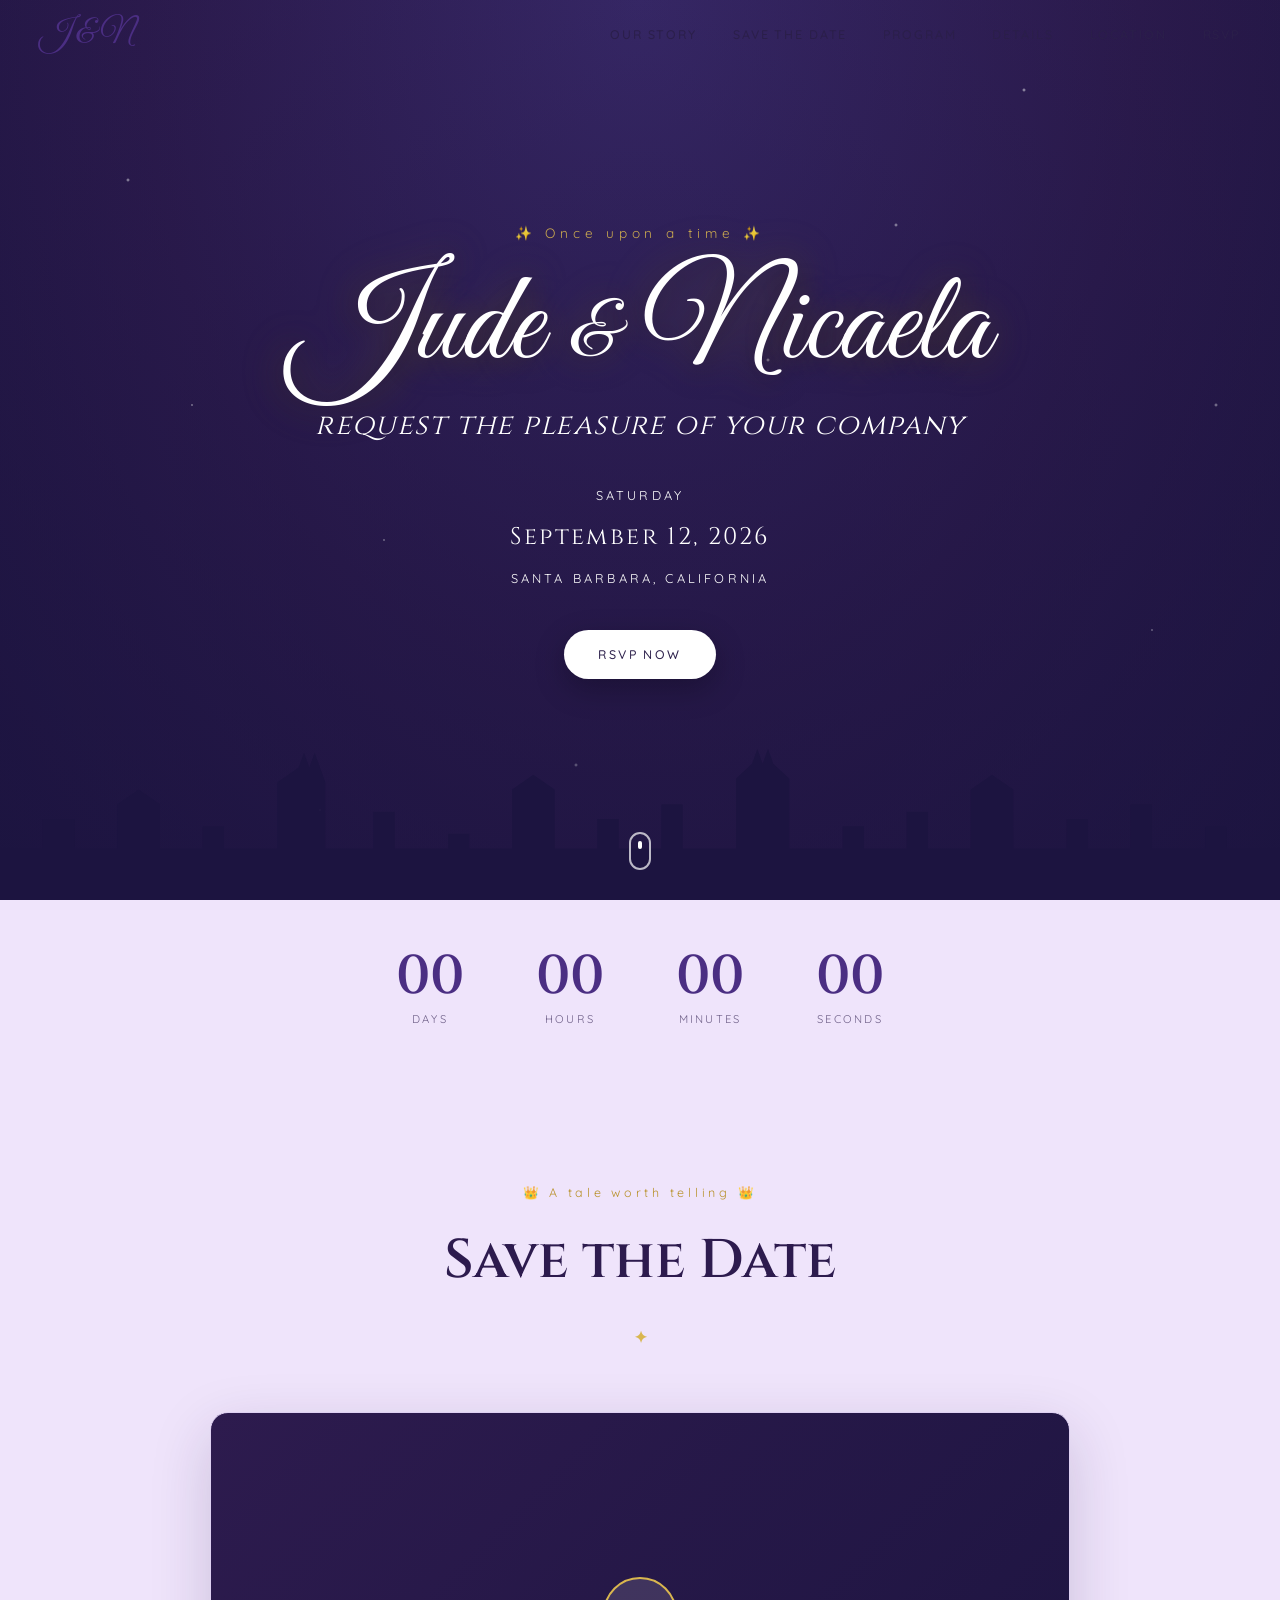
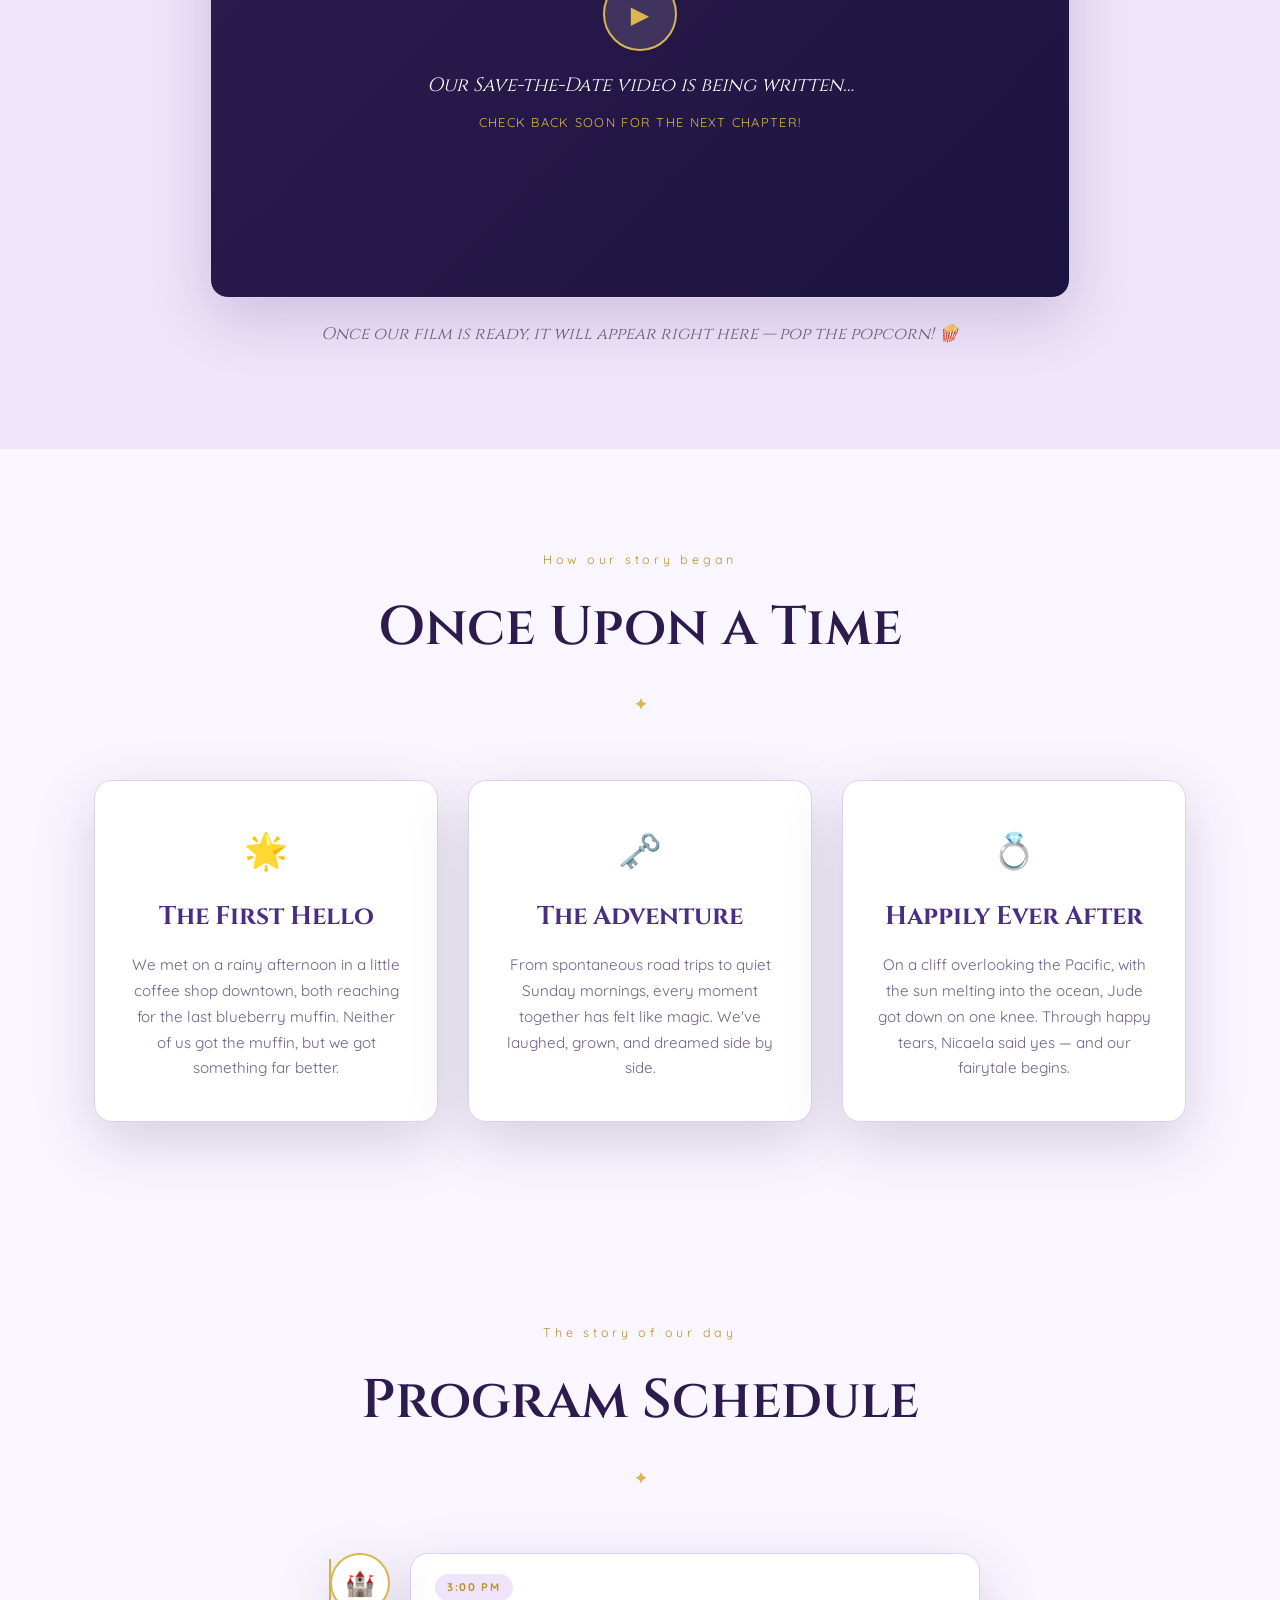
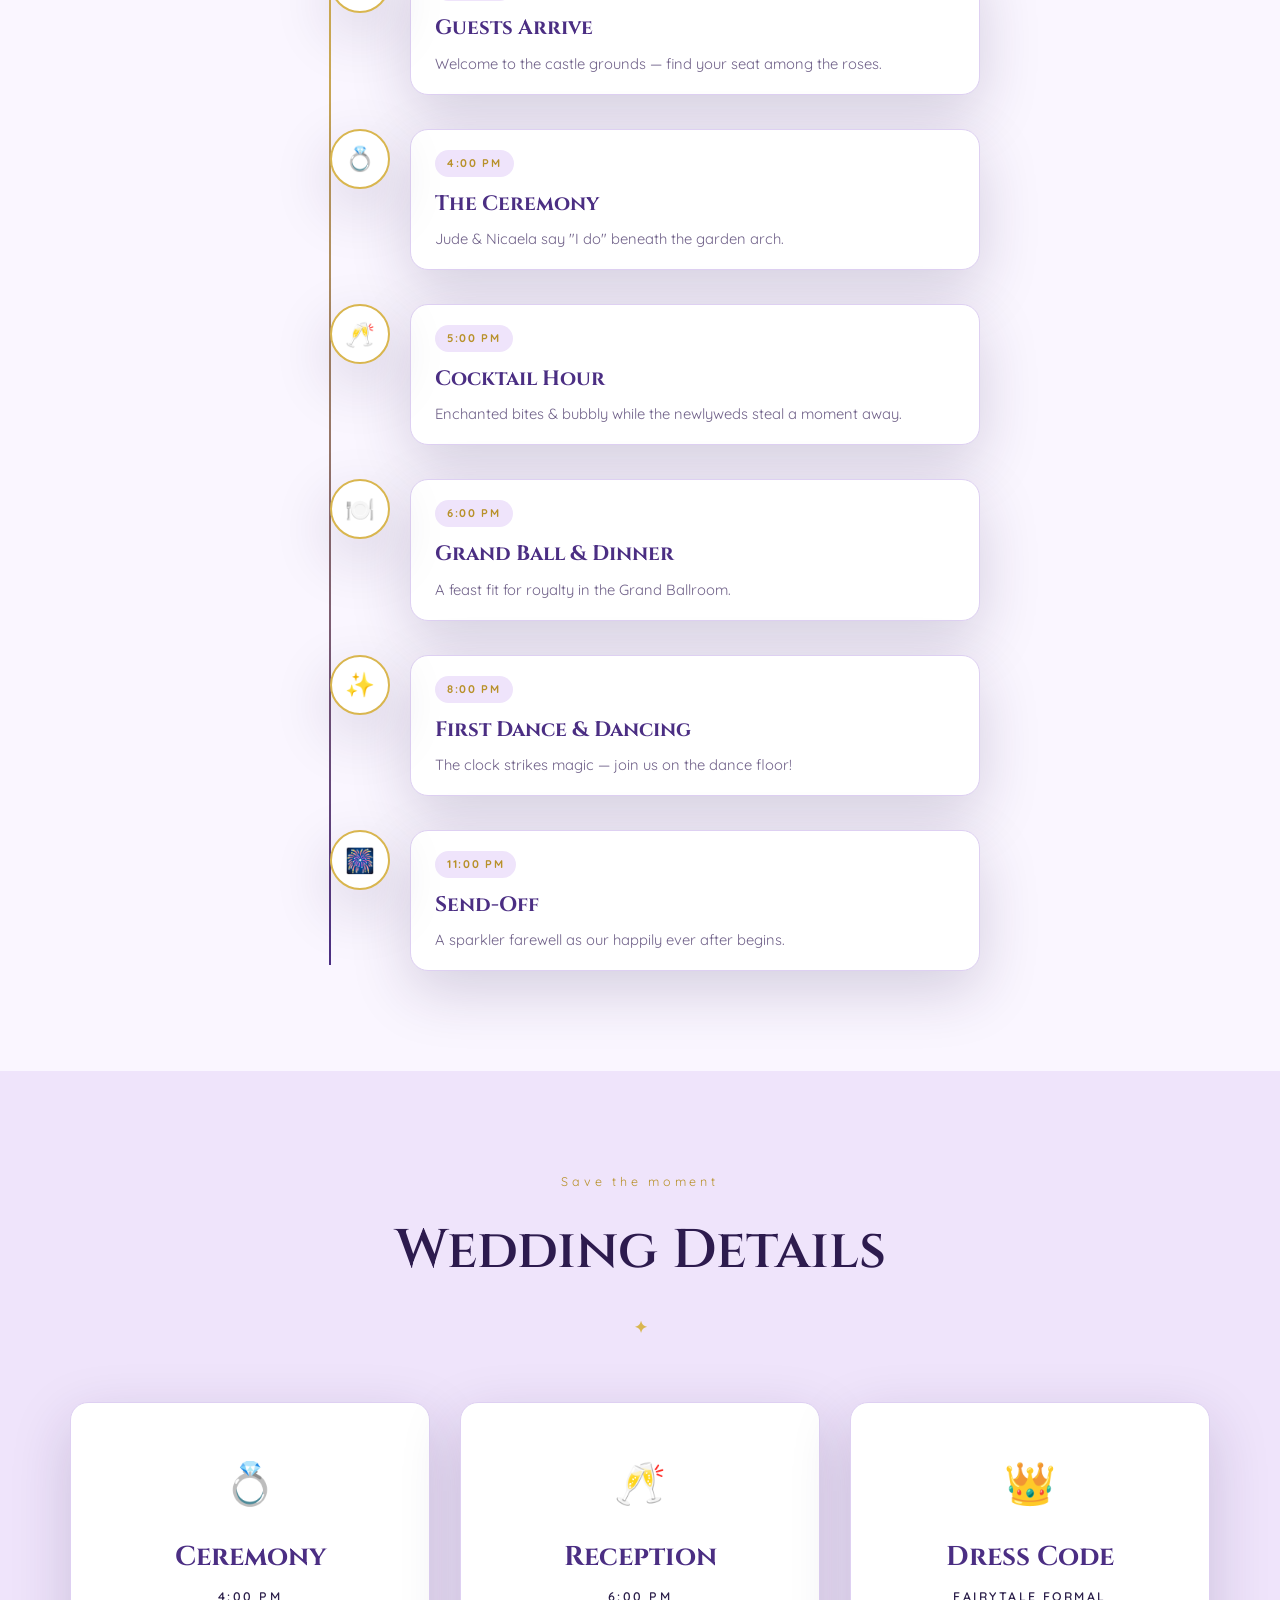
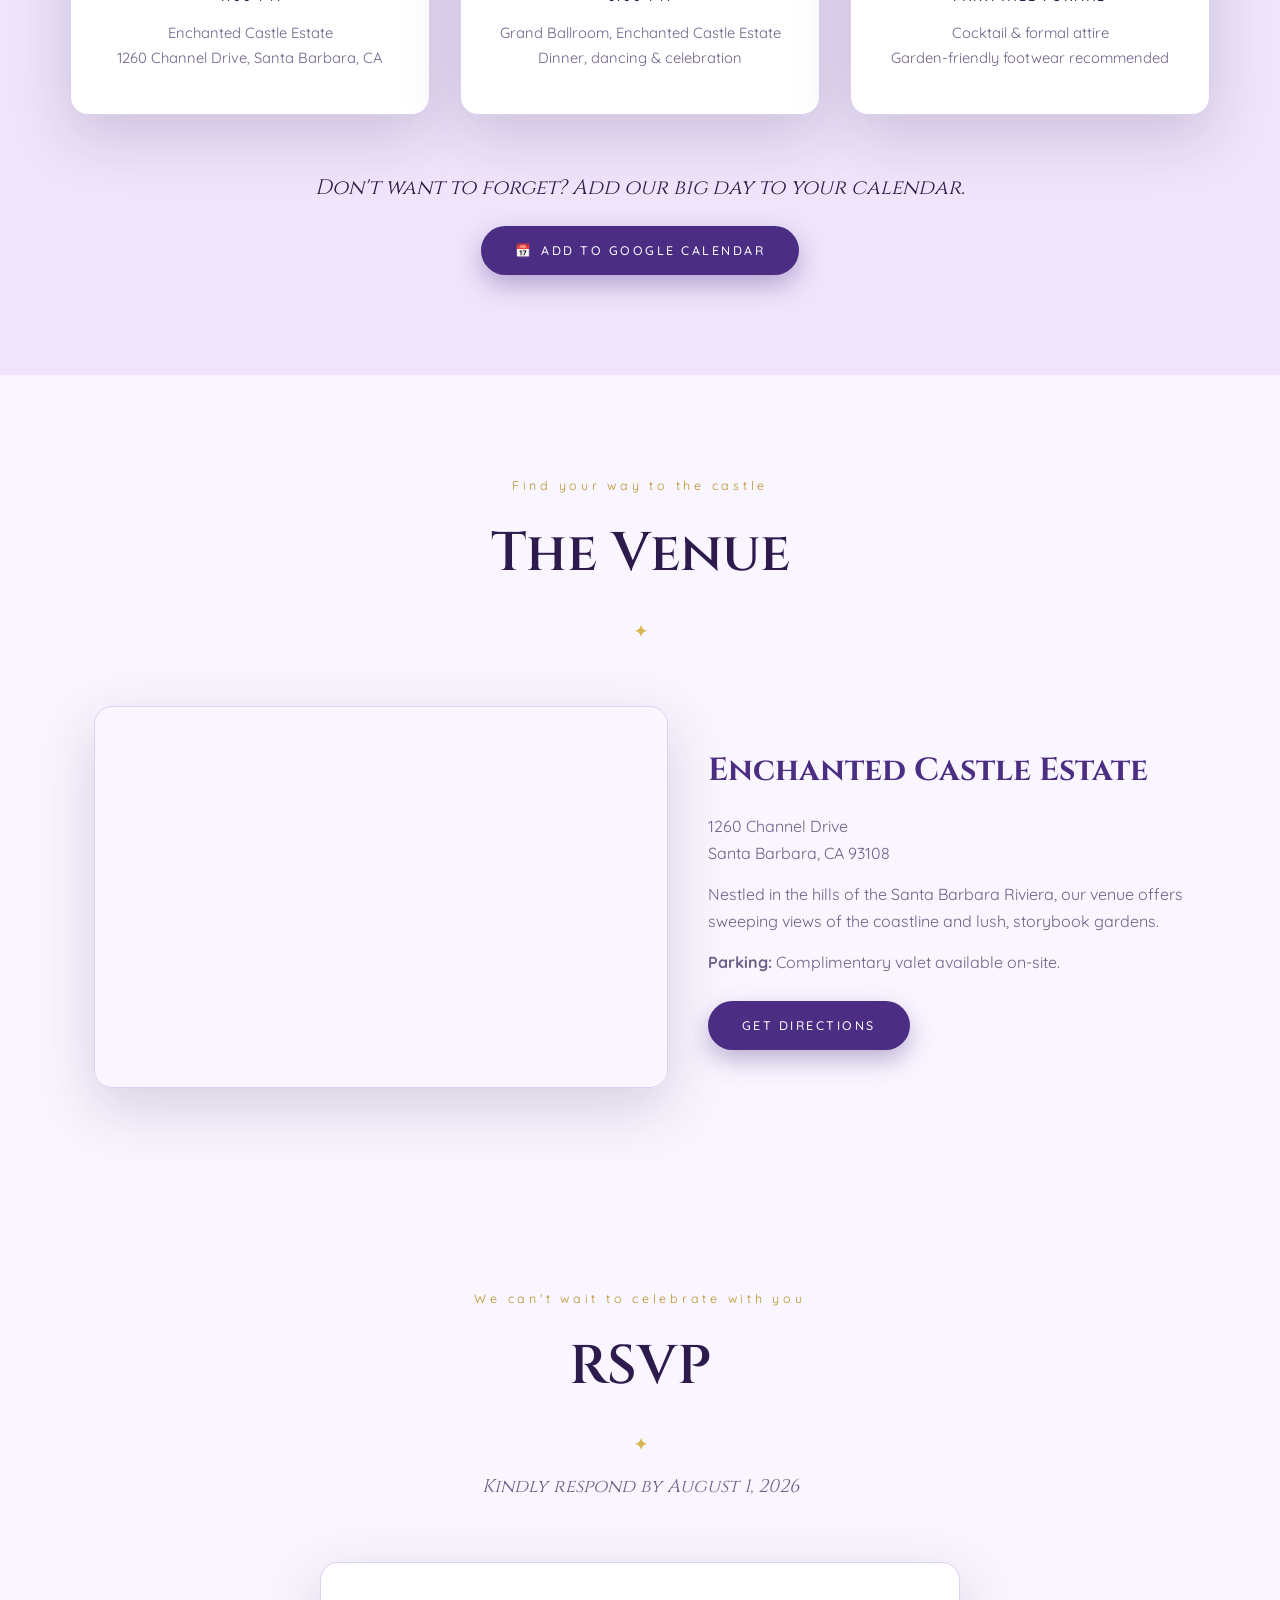
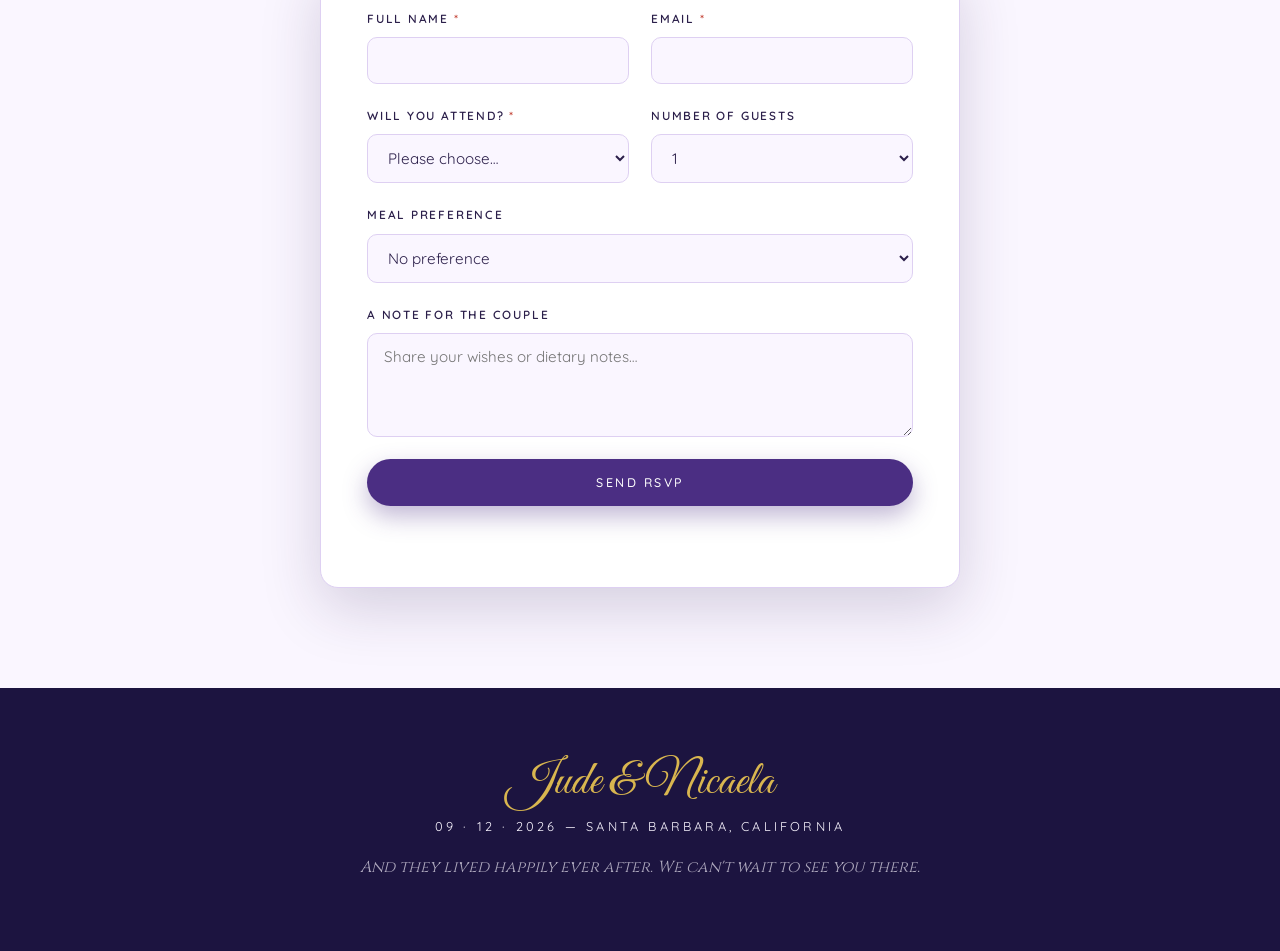
==== index.html @ 2d13038d "Add Jude & Nicaela fairytale wedding invitation site" ====
<!DOCTYPE html>
<html lang="en">
<head>
    <meta charset="UTF-8" />
    <meta name="viewport" content="width=device-width, initial-scale=1.0" />
    <meta name="description" content="Join us for the fairytale wedding of Jude & Nicaela." />
    <title>Jude &amp; Nicaela — A Fairytale Wedding</title>

    <!-- Google Fonts -->
    <link rel="preconnect" href="https://fonts.googleapis.com" />
    <link rel="preconnect" href="https://fonts.gstatic.com" crossorigin />
    <link
        href="https://fonts.googleapis.com/css2?family=Cinzel+Decorative:wght@400;700;900&family=Cinzel:wght@400;500;600&family=Great+Vibes&family=Quicksand:wght@300;400;500;600;700&display=swap"
        rel="stylesheet"
    />

    <link rel="stylesheet" href="css/style.css" />
</head>
<body>
    <!-- Navigation -->
    <nav class="nav" id="nav">
        <a href="#top" class="nav__brand">J &amp; N</a>
        <button class="nav__toggle" id="navToggle" aria-label="Toggle menu">
            <span></span><span></span><span></span>
        </button>
        <ul class="nav__links" id="navLinks">
            <li><a href="#story">Our Story</a></li>
            <li><a href="#savethedate">Save the Date</a></li>
            <li><a href="#program">Program</a></li>
            <li><a href="#details">Details</a></li>
            <li><a href="#location">Location</a></li>
            <li><a href="#rsvp">RSVP</a></li>
        </ul>
    </nav>

    <!-- Hero -->
    <header class="hero" id="top">
        <div class="hero__stars" aria-hidden="true"></div>
        <div class="hero__overlay"></div>
        <div class="hero__content">
            <p class="hero__eyebrow">✨ Once upon a time ✨</p>
            <h1 class="hero__names">Jude <span>&amp;</span> Nicaela</h1>
            <p class="hero__tagline">request the pleasure of your company</p>
            <div class="hero__date">
                <span>Saturday</span>
                <span class="hero__date-main">September 12, 2026</span>
                <span>Santa Barbara, California</span>
            </div>
            <a href="#rsvp" class="btn btn--light">RSVP Now</a>
        </div>
        <svg class="hero__castle" viewBox="0 0 1200 220" preserveAspectRatio="none" aria-hidden="true">
            <path
                fill="#1c1440"
                d="M0,220 L0,150 L40,150 L40,110 L70,110 L70,150 L110,150 L110,90 L130,70 L150,90 L150,150 L190,150
                   L190,120 L210,120 L210,150 L260,150 L260,60 L280,40 L285,20 L290,40 L295,20 L300,40 L305,60
                   L305,150 L350,150 L350,100 L370,100 L370,150 L420,150 L420,130 L440,130 L440,150 L480,150
                   L480,70 L500,50 L520,70 L520,150 L560,150 L560,110 L580,110 L580,150 L620,150 L620,90 L640,90
                   L640,150 L690,150 L690,55 L705,35 L710,15 L715,35 L720,15 L725,35 L740,55 L740,150 L790,150
                   L790,120 L810,120 L810,150 L850,150 L850,100 L870,100 L870,150 L910,150 L910,70 L930,50
                   L950,70 L950,150 L1000,150 L1000,110 L1020,110 L1020,150 L1060,150 L1060,90 L1080,90 L1080,150
                   L1130,150 L1130,120 L1150,120 L1150,150 L1200,150 L1200,220 Z"
            ></path>
        </svg>
        <div class="hero__scroll" aria-hidden="true">
            <span></span>
        </div>
    </header>

    <!-- Countdown -->
    <section class="countdown" aria-label="Countdown to the wedding">
        <div class="countdown__item"><span id="cd-days">00</span><small>Days</small></div>
        <div class="countdown__item"><span id="cd-hours">00</span><small>Hours</small></div>
        <div class="countdown__item"><span id="cd-mins">00</span><small>Minutes</small></div>
        <div class="countdown__item"><span id="cd-secs">00</span><small>Seconds</small></div>
    </section>

    <!-- Save the Date Video -->
    <section class="section savethedate" id="savethedate">
        <div class="section__head reveal">
            <p class="section__eyebrow">👑 A tale worth telling 👑</p>
            <h2 class="section__title">Save the Date</h2>
        </div>
        <div class="savethedate__wrap reveal">
            <div class="savethedate__frame" id="videoFrame">
                <!-- Placeholder shown until js/config.js#saveTheDateVideoUrl is set -->
                <div class="savethedate__placeholder" id="videoPlaceholder">
                    <div class="savethedate__play">▶</div>
                    <p>Our Save-the-Date video is being written…</p>
                    <span>Check back soon for the next chapter!</span>
                </div>
            </div>
            <p class="savethedate__caption">
                Once our film is ready, it will appear right here — pop the popcorn! 🍿
            </p>
        </div>
    </section>

    <!-- Story -->
    <section class="section story" id="story">
        <div class="section__head reveal">
            <p class="section__eyebrow">How our story began</p>
            <h2 class="section__title">Once Upon a Time</h2>
        </div>
        <div class="story__grid">
            <div class="story__card reveal">
                <div class="story__icon">🌟</div>
                <h3>The First Hello</h3>
                <p>
                    We met on a rainy afternoon in a little coffee shop downtown, both
                    reaching for the last blueberry muffin. Neither of us got the muffin,
                    but we got something far better.
                </p>
            </div>
            <div class="story__card reveal">
                <div class="story__icon">🗝️</div>
                <h3>The Adventure</h3>
                <p>
                    From spontaneous road trips to quiet Sunday mornings, every moment
                    together has felt like magic. We've laughed, grown, and dreamed side
                    by side.
                </p>
            </div>
            <div class="story__card reveal">
                <div class="story__icon">💍</div>
                <h3>Happily Ever After</h3>
                <p>
                    On a cliff overlooking the Pacific, with the sun melting into the
                    ocean, Jude got down on one knee. Through happy tears, Nicaela said
                    yes — and our fairytale begins.
                </p>
            </div>
        </div>
    </section>

    <!-- Program Schedule -->
    <section class="section program" id="program">
        <div class="section__head reveal">
            <p class="section__eyebrow">The story of our day</p>
            <h2 class="section__title">Program Schedule</h2>
        </div>
        <div class="program__timeline">
            <div class="program__item reveal">
                <div class="program__dot" aria-hidden="true">🏰</div>
                <div class="program__body">
                    <span class="program__time">3:00 PM</span>
                    <h3>Guests Arrive</h3>
                    <p>Welcome to the castle grounds — find your seat among the roses.</p>
                </div>
            </div>
            <div class="program__item reveal">
                <div class="program__dot" aria-hidden="true">💍</div>
                <div class="program__body">
                    <span class="program__time">4:00 PM</span>
                    <h3>The Ceremony</h3>
                    <p>Jude &amp; Nicaela say "I do" beneath the garden arch.</p>
                </div>
            </div>
            <div class="program__item reveal">
                <div class="program__dot" aria-hidden="true">🥂</div>
                <div class="program__body">
                    <span class="program__time">5:00 PM</span>
                    <h3>Cocktail Hour</h3>
                    <p>Enchanted bites &amp; bubbly while the newlyweds steal a moment away.</p>
                </div>
            </div>
            <div class="program__item reveal">
                <div class="program__dot" aria-hidden="true">🍽️</div>
                <div class="program__body">
                    <span class="program__time">6:00 PM</span>
                    <h3>Grand Ball &amp; Dinner</h3>
                    <p>A feast fit for royalty in the Grand Ballroom.</p>
                </div>
            </div>
            <div class="program__item reveal">
                <div class="program__dot" aria-hidden="true">✨</div>
                <div class="program__body">
                    <span class="program__time">8:00 PM</span>
                    <h3>First Dance &amp; Dancing</h3>
                    <p>The clock strikes magic — join us on the dance floor!</p>
                </div>
            </div>
            <div class="program__item reveal">
                <div class="program__dot" aria-hidden="true">🎆</div>
                <div class="program__body">
                    <span class="program__time">11:00 PM</span>
                    <h3>Send-Off</h3>
                    <p>A sparkler farewell as our happily ever after begins.</p>
                </div>
            </div>
        </div>
    </section>

    <!-- Details -->
    <section class="section details" id="details">
        <div class="section__head reveal">
            <p class="section__eyebrow">Save the moment</p>
            <h2 class="section__title">Wedding Details</h2>
        </div>
        <div class="details__grid">
            <div class="details__card reveal">
                <div class="details__icon">💍</div>
                <h3>Ceremony</h3>
                <p class="details__time">4:00 PM</p>
                <p>Enchanted Castle Estate<br />1260 Channel Drive, Santa Barbara, CA</p>
            </div>
            <div class="details__card reveal">
                <div class="details__icon">🥂</div>
                <h3>Reception</h3>
                <p class="details__time">6:00 PM</p>
                <p>Grand Ballroom, Enchanted Castle Estate<br />Dinner, dancing &amp; celebration</p>
            </div>
            <div class="details__card reveal">
                <div class="details__icon">👑</div>
                <h3>Dress Code</h3>
                <p class="details__time">Fairytale Formal</p>
                <p>Cocktail &amp; formal attire<br />Garden-friendly footwear recommended</p>
            </div>
        </div>

        <div class="details__calendar reveal">
            <p>Don't want to forget? Add our big day to your calendar.</p>
            <a href="#" id="addToCalendar" class="btn btn--dark" target="_blank" rel="noopener">
                <span class="btn__gcal">📅</span> Add to Google Calendar
            </a>
        </div>
    </section>

    <!-- Location / Google Maps -->
    <section class="section location" id="location">
        <div class="section__head reveal">
            <p class="section__eyebrow">Find your way to the castle</p>
            <h2 class="section__title">The Venue</h2>
        </div>
        <div class="location__wrap reveal">
            <div class="location__map">
                <!-- Google Maps embed. Replace the query with your exact venue. -->
                <iframe
                    title="Wedding venue map"
                    src="https://www.google.com/maps?q=Santa+Barbara+Riviera,+Santa+Barbara,+CA&output=embed"
                    width="100%"
                    height="100%"
                    style="border:0;"
                    allowfullscreen=""
                    loading="lazy"
                    referrerpolicy="no-referrer-when-downgrade"
                ></iframe>
            </div>
            <div class="location__info">
                <h3>Enchanted Castle Estate</h3>
                <p>1260 Channel Drive<br />Santa Barbara, CA 93108</p>
                <p>
                    Nestled in the hills of the Santa Barbara Riviera, our venue offers
                    sweeping views of the coastline and lush, storybook gardens.
                </p>
                <p><strong>Parking:</strong> Complimentary valet available on-site.</p>
                <a
                    href="https://www.google.com/maps/dir/?api=1&destination=Santa+Barbara+Riviera+Santa+Barbara+CA"
                    class="btn btn--dark"
                    target="_blank"
                    rel="noopener"
                >
                    Get Directions
                </a>
            </div>
        </div>
    </section>

    <!-- RSVP -->
    <section class="section rsvp" id="rsvp">
        <div class="section__head reveal">
            <p class="section__eyebrow">We can't wait to celebrate with you</p>
            <h2 class="section__title">RSVP</h2>
            <p class="rsvp__deadline">Kindly respond by August 1, 2026</p>
        </div>

        <form class="rsvp__form reveal" id="rsvpForm" novalidate>
            <div class="form__row">
                <div class="form__group">
                    <label for="name">Full Name <span>*</span></label>
                    <input type="text" id="name" name="name" required autocomplete="name" />
                </div>
                <div class="form__group">
                    <label for="email">Email <span>*</span></label>
                    <input type="email" id="email" name="email" required autocomplete="email" />
                </div>
            </div>

            <div class="form__row">
                <div class="form__group">
                    <label for="attending">Will you attend? <span>*</span></label>
                    <select id="attending" name="attending" required>
                        <option value="" disabled selected>Please choose…</option>
                        <option value="Joyfully accepts">Joyfully accepts</option>
                        <option value="Regretfully declines">Regretfully declines</option>
                    </select>
                </div>
                <div class="form__group">
                    <label for="guests">Number of Guests</label>
                    <select id="guests" name="guests">
                        <option value="1">1</option>
                        <option value="2">2</option>
                        <option value="3">3</option>
                        <option value="4">4</option>
                    </select>
                </div>
            </div>

            <div class="form__group">
                <label for="meal">Meal Preference</label>
                <select id="meal" name="meal">
                    <option value="No preference" selected>No preference</option>
                    <option value="Beef">Beef</option>
                    <option value="Chicken">Chicken</option>
                    <option value="Fish">Fish</option>
                    <option value="Vegetarian">Vegetarian</option>
                    <option value="Vegan">Vegan</option>
                </select>
            </div>

            <div class="form__group">
                <label for="message">A note for the couple</label>
                <textarea id="message" name="message" rows="4" placeholder="Share your wishes or dietary notes…"></textarea>
            </div>

            <button type="submit" class="btn btn--dark btn--full" id="rsvpSubmit">
                Send RSVP
            </button>

            <p class="form__status" id="formStatus" role="status" aria-live="polite"></p>
        </form>
    </section>

    <!-- Footer -->
    <footer class="footer">
        <p class="footer__names">Jude &amp; Nicaela</p>
        <p class="footer__date">09 · 12 · 2026 — Santa Barbara, California</p>
        <p class="footer__note">And they lived happily ever after. We can't wait to see you there.</p>
    </footer>

    <script src="js/config.js"></script>
    <script src="js/main.js"></script>
</body>
</html>
---- css/style.css ----
:root {
    --bg: #faf6ff;
    --bg-alt: #efe4fb;
    --ink: #2b1f4a;
    --muted: #6f6088;
    --gold: #d9b64f;
    --gold-dark: #b8912a;
    --royal: #4b2e83;
    --royal-dark: #2d1b4e;
    --midnight: #1c1440;
    --rose: #d88ca0;
    --line: #ded0f2;
    --white: #ffffff;
    --shadow: 0 20px 60px rgba(45, 27, 78, 0.18);
    --radius: 18px;
    --serif: "Cinzel", Georgia, serif;
    --script: "Great Vibes", cursive;
    --sans: "Quicksand", system-ui, sans-serif;
}

* {
    margin: 0;
    padding: 0;
    box-sizing: border-box;
}

html {
    scroll-behavior: smooth;
}

body {
    font-family: var(--sans);
    color: var(--ink);
    background: var(--bg);
    line-height: 1.7;
    -webkit-font-smoothing: antialiased;
}

img {
    max-width: 100%;
    display: block;
}

/* ---------- Navigation ---------- */
.nav {
    position: fixed;
    top: 0;
    left: 0;
    right: 0;
    z-index: 100;
    display: flex;
    align-items: center;
    justify-content: space-between;
    padding: 18px 40px;
    transition: background 0.4s ease, box-shadow 0.4s ease, padding 0.4s ease;
}

.nav.scrolled {
    background: rgba(250, 247, 242, 0.95);
    backdrop-filter: blur(8px);
    box-shadow: 0 2px 20px rgba(80, 66, 45, 0.08);
    padding: 12px 40px;
}

.nav__brand {
    font-family: var(--script);
    font-size: 2rem;
    color: var(--royal);
    text-decoration: none;
    line-height: 1;
}

.nav__links {
    list-style: none;
    display: flex;
    gap: 36px;
}

.nav__links a {
    text-decoration: none;
    color: var(--ink);
    font-size: 0.78rem;
    letter-spacing: 0.15em;
    text-transform: uppercase;
    font-weight: 500;
    transition: color 0.25s ease;
}

.nav.scrolled .nav__links a {
    color: var(--ink);
}

.nav__links a:hover {
    color: var(--gold-dark);
}

.nav__toggle {
    display: none;
    flex-direction: column;
    gap: 5px;
    background: none;
    border: none;
    cursor: pointer;
    padding: 6px;
}

.nav__toggle span {
    width: 26px;
    height: 2px;
    background: var(--ink);
    transition: 0.3s ease;
}

/* ---------- Hero ---------- */
.hero {
    position: relative;
    min-height: 100vh;
    display: flex;
    align-items: center;
    justify-content: center;
    text-align: center;
    color: var(--white);
    overflow: hidden;
    background: radial-gradient(ellipse at top, #3a2a6b 0%, var(--royal-dark) 55%, var(--midnight) 100%);
}

.hero__stars {
    position: absolute;
    inset: 0;
    background-image:
        radial-gradient(2px 2px at 10% 20%, #fff, transparent),
        radial-gradient(2px 2px at 80% 10%, #fff, transparent),
        radial-gradient(1.5px 1.5px at 30% 60%, #fff, transparent),
        radial-gradient(2px 2px at 60% 40%, #fff, transparent),
        radial-gradient(1.5px 1.5px at 90% 70%, #fff, transparent),
        radial-gradient(2px 2px at 45% 85%, #fff, transparent),
        radial-gradient(1.5px 1.5px at 15% 45%, #fff, transparent),
        radial-gradient(2px 2px at 70% 25%, #fff, transparent),
        radial-gradient(1.5px 1.5px at 25% 90%, #fff, transparent),
        radial-gradient(2px 2px at 95% 45%, #fff, transparent);
    background-repeat: repeat;
    opacity: 0.85;
    animation: twinkle 4s ease-in-out infinite alternate;
}

.hero__overlay {
    position: absolute;
    inset: 0;
    background: linear-gradient(
        to bottom,
        rgba(28, 20, 64, 0.15),
        rgba(28, 20, 64, 0.6)
    );
}

.hero__castle {
    position: absolute;
    bottom: 0;
    left: 0;
    width: 100%;
    height: 18vh;
    min-height: 130px;
    z-index: 1;
    opacity: 0.9;
}

.hero__content {
    position: relative;
    z-index: 2;
    padding: 0 20px;
    animation: fadeUp 1.2s ease both;
}

.hero__eyebrow {
    letter-spacing: 0.35em;
    font-size: 0.85rem;
    margin-bottom: 20px;
    opacity: 0.9;
    color: var(--gold);
}

.hero__names {
    font-family: var(--script);
    font-size: clamp(3.5rem, 12vw, 8rem);
    font-weight: 400;
    line-height: 1;
    margin-bottom: 10px;
    color: var(--white);
    text-shadow: 0 4px 30px rgba(0, 0, 0, 0.45), 0 0 40px rgba(217, 182, 79, 0.35);
}

.hero__names span {
    display: inline-block;
    margin: 0 6px;
    font-size: 0.6em;
    vertical-align: middle;
}

.hero__tagline {
    font-family: var(--serif);
    font-size: clamp(1.2rem, 3vw, 1.8rem);
    font-style: italic;
    letter-spacing: 0.05em;
    margin-bottom: 34px;
}

.hero__date {
    display: flex;
    flex-direction: column;
    gap: 4px;
    margin-bottom: 40px;
    font-size: 0.8rem;
    letter-spacing: 0.25em;
    text-transform: uppercase;
}

.hero__date-main {
    font-family: var(--serif);
    font-size: 1.5rem;
    letter-spacing: 0.1em;
    text-transform: none;
    margin: 6px 0;
}

.hero__scroll {
    position: absolute;
    bottom: 30px;
    left: 50%;
    transform: translateX(-50%);
    z-index: 2;
}

.hero__scroll span {
    display: block;
    width: 22px;
    height: 38px;
    border: 2px solid rgba(255, 255, 255, 0.7);
    border-radius: 12px;
    position: relative;
}

.hero__scroll span::after {
    content: "";
    position: absolute;
    top: 7px;
    left: 50%;
    transform: translateX(-50%);
    width: 4px;
    height: 8px;
    background: var(--white);
    border-radius: 2px;
    animation: scrollDot 1.6s infinite;
}

/* ---------- Buttons ---------- */
.btn {
    display: inline-flex;
    align-items: center;
    gap: 8px;
    padding: 14px 34px;
    font-family: var(--sans);
    font-size: 0.78rem;
    letter-spacing: 0.2em;
    text-transform: uppercase;
    font-weight: 500;
    text-decoration: none;
    border: none;
    border-radius: 40px;
    cursor: pointer;
    transition: transform 0.25s ease, box-shadow 0.25s ease, background 0.25s ease;
}

.btn:hover {
    transform: translateY(-3px);
}

.btn--light {
    background: var(--white);
    color: var(--ink);
    box-shadow: 0 10px 30px rgba(0, 0, 0, 0.25);
}

.btn--dark {
    background: var(--royal);
    color: var(--white);
    box-shadow: 0 10px 25px rgba(75, 46, 131, 0.35);
}

.btn--dark:hover {
    background: var(--royal-dark);
}

.btn--full {
    width: 100%;
    justify-content: center;
    padding: 16px;
}

/* ---------- Countdown ---------- */
.countdown {
    display: flex;
    justify-content: center;
    gap: clamp(20px, 6vw, 70px);
    padding: 50px 20px;
    background: var(--bg-alt);
    flex-wrap: wrap;
}

.countdown__item {
    text-align: center;
    min-width: 70px;
}

.countdown__item span {
    display: block;
    font-family: var(--serif);
    font-size: clamp(2.2rem, 6vw, 3.4rem);
    font-weight: 600;
    color: var(--royal);
    line-height: 1;
}

.countdown__item small {
    text-transform: uppercase;
    letter-spacing: 0.2em;
    font-size: 0.7rem;
    color: var(--muted);
}

/* ---------- Sections ---------- */
.section {
    padding: 100px 24px;
    max-width: 1140px;
    margin: 0 auto;
}

.section__head {
    text-align: center;
    margin-bottom: 60px;
}

.section__eyebrow {
    letter-spacing: 0.3em;
    font-size: 0.78rem;
    color: var(--gold-dark);
    margin-bottom: 12px;
}

.section__title {
    font-family: var(--serif);
    font-size: clamp(2.2rem, 6vw, 3.4rem);
    font-weight: 600;
    color: var(--royal-dark);
    position: relative;
    display: inline-block;
}

.section__title::after {
    content: "✦";
    display: block;
    font-size: 1rem;
    color: var(--gold);
    margin: 18px auto 0;
}

/* ---------- Story ---------- */
.story {
    background: var(--bg);
}

.story__grid {
    display: grid;
    grid-template-columns: repeat(auto-fit, minmax(260px, 1fr));
    gap: 30px;
}

.story__card {
    background: var(--white);
    padding: 40px 34px;
    border-radius: var(--radius);
    box-shadow: var(--shadow);
    border: 1px solid var(--line);
    text-align: center;
    transition: transform 0.3s ease;
}

.story__card:hover {
    transform: translateY(-6px);
}

.story__icon {
    font-size: 2.2rem;
    margin-bottom: 14px;
}

.story__card h3 {
    font-family: var(--serif);
    font-size: 1.6rem;
    margin-bottom: 14px;
    color: var(--royal);
}

.story__card p {
    color: var(--muted);
    font-size: 0.95rem;
}

/* ---------- Save the Date video ---------- */
.savethedate {
    background: var(--bg-alt);
    max-width: none;
}

.savethedate__wrap {
    max-width: 860px;
    margin: 0 auto;
    text-align: center;
}

.savethedate__frame {
    position: relative;
    width: 100%;
    padding-top: 56.25%;
    border-radius: var(--radius);
    overflow: hidden;
    box-shadow: var(--shadow);
    border: 1px solid var(--line);
    background: linear-gradient(135deg, var(--royal-dark), var(--midnight));
}

.savethedate__frame iframe {
    position: absolute;
    inset: 0;
    width: 100%;
    height: 100%;
    border: 0;
}

.savethedate__placeholder {
    position: absolute;
    inset: 0;
    display: flex;
    flex-direction: column;
    align-items: center;
    justify-content: center;
    color: var(--white);
    gap: 10px;
    padding: 20px;
    text-align: center;
}

.savethedate__play {
    width: 74px;
    height: 74px;
    border-radius: 50%;
    background: rgba(255, 255, 255, 0.12);
    border: 2px solid var(--gold);
    display: flex;
    align-items: center;
    justify-content: center;
    font-size: 1.5rem;
    color: var(--gold);
    margin-bottom: 8px;
}

.savethedate__placeholder p {
    font-family: var(--serif);
    font-size: 1.2rem;
    font-style: italic;
}

.savethedate__placeholder span {
    font-size: 0.8rem;
    letter-spacing: 0.1em;
    text-transform: uppercase;
    color: var(--gold);
}

.savethedate__caption {
    margin-top: 22px;
    color: var(--muted);
    font-family: var(--serif);
    font-style: italic;
    font-size: 1.05rem;
}

/* ---------- Program Schedule ---------- */
.program {
    background: var(--bg);
}

.program__timeline {
    position: relative;
    max-width: 680px;
    margin: 0 auto;
    padding-left: 30px;
}

.program__timeline::before {
    content: "";
    position: absolute;
    left: 29px;
    top: 6px;
    bottom: 6px;
    width: 2px;
    background: linear-gradient(to bottom, var(--gold), var(--royal));
}

.program__item {
    position: relative;
    display: grid;
    grid-template-columns: 60px 1fr;
    gap: 20px;
    align-items: start;
    margin-bottom: 34px;
}

.program__item:last-child {
    margin-bottom: 0;
}

.program__dot {
    position: relative;
    flex-shrink: 0;
    width: 60px;
    height: 60px;
    border-radius: 50%;
    background: var(--white);
    border: 2px solid var(--gold);
    display: flex;
    align-items: center;
    justify-content: center;
    font-size: 1.5rem;
    box-shadow: var(--shadow);
    z-index: 1;
}

.program__body {
    background: var(--white);
    border: 1px solid var(--line);
    border-radius: var(--radius);
    padding: 18px 24px;
    box-shadow: var(--shadow);
}

.program__time {
    display: inline-block;
    font-family: var(--sans);
    font-size: 0.7rem;
    font-weight: 700;
    letter-spacing: 0.15em;
    text-transform: uppercase;
    color: var(--gold-dark);
    background: var(--bg-alt);
    padding: 4px 12px;
    border-radius: 20px;
    margin-bottom: 10px;
}

.program__body h3 {
    font-family: var(--serif);
    color: var(--royal);
    font-size: 1.3rem;
    margin-bottom: 4px;
}

.program__body p {
    color: var(--muted);
    font-size: 0.92rem;
}

/* ---------- Details ---------- */
.details {
    background: var(--bg-alt);
    max-width: none;
    border-radius: 0;
}

.details__grid {
    display: grid;
    grid-template-columns: repeat(auto-fit, minmax(240px, 1fr));
    gap: 30px;
    max-width: 1140px;
    margin: 0 auto;
}

.details__card {
    background: var(--white);
    text-align: center;
    padding: 44px 30px;
    border-radius: var(--radius);
    box-shadow: var(--shadow);
    border: 1px solid var(--line);
}

.details__icon {
    font-size: 2.6rem;
    margin-bottom: 16px;
}

.details__card h3 {
    font-family: var(--serif);
    font-size: 1.7rem;
    color: var(--royal);
    margin-bottom: 6px;
}

.details__time {
    text-transform: uppercase;
    letter-spacing: 0.2em;
    font-size: 0.78rem;
    color: var(--ink);
    font-weight: 600;
    margin-bottom: 12px;
}

.details__card p:last-child {
    color: var(--muted);
    font-size: 0.92rem;
}

.details__calendar {
    text-align: center;
    margin-top: 56px;
}

.details__calendar p {
    font-family: var(--serif);
    font-size: 1.3rem;
    font-style: italic;
    margin-bottom: 20px;
    color: var(--ink);
}

/* ---------- Location ---------- */
.location__wrap {
    display: grid;
    grid-template-columns: 1.2fr 1fr;
    gap: 40px;
    align-items: stretch;
}

.location__map {
    min-height: 380px;
    border-radius: var(--radius);
    overflow: hidden;
    box-shadow: var(--shadow);
    border: 1px solid var(--line);
}

.location__map iframe {
    display: block;
    width: 100%;
    height: 100%;
    min-height: 380px;
}

.location__info {
    display: flex;
    flex-direction: column;
    justify-content: center;
    gap: 14px;
}

.location__info h3 {
    font-family: var(--serif);
    font-size: 2rem;
    color: var(--royal);
}

.location__info p {
    color: var(--muted);
}

.location__info .btn {
    align-self: flex-start;
    margin-top: 10px;
}

/* ---------- RSVP ---------- */
.rsvp {
    background: var(--bg);
}

.rsvp__deadline {
    font-family: var(--serif);
    font-style: italic;
    font-size: 1.15rem;
    color: var(--muted);
    margin-top: 12px;
}

.rsvp__form {
    max-width: 640px;
    margin: 0 auto;
    background: var(--white);
    padding: 46px;
    border-radius: var(--radius);
    box-shadow: var(--shadow);
    border: 1px solid var(--line);
}

.form__row {
    display: grid;
    grid-template-columns: 1fr 1fr;
    gap: 22px;
}

.form__group {
    margin-bottom: 22px;
    display: flex;
    flex-direction: column;
}

.form__group label {
    font-size: 0.74rem;
    letter-spacing: 0.15em;
    text-transform: uppercase;
    font-weight: 600;
    margin-bottom: 8px;
    color: var(--ink);
}

.form__group label span {
    color: #c0392b;
}

.form__group input,
.form__group select,
.form__group textarea {
    font-family: var(--sans);
    font-size: 0.95rem;
    padding: 13px 16px;
    border: 1px solid var(--line);
    border-radius: 10px;
    background: var(--bg);
    color: var(--ink);
    transition: border-color 0.25s ease, box-shadow 0.25s ease;
    resize: vertical;
}

.form__group input:focus,
.form__group select:focus,
.form__group textarea:focus {
    outline: none;
    border-color: var(--gold);
    box-shadow: 0 0 0 3px rgba(183, 154, 107, 0.18);
}

.form__status {
    text-align: center;
    margin-top: 18px;
    font-size: 0.92rem;
    min-height: 1.2em;
    font-weight: 500;
}

.form__status.success {
    color: #2e7d32;
}

.form__status.error {
    color: #c0392b;
}

/* ---------- Footer ---------- */
.footer {
    text-align: center;
    padding: 70px 24px;
    background: var(--midnight);
    color: var(--bg);
}

.footer__names {
    font-family: var(--script);
    font-size: 3rem;
    color: var(--gold);
    line-height: 1;
    margin-bottom: 10px;
}

.footer__date {
    letter-spacing: 0.25em;
    font-size: 0.8rem;
    text-transform: uppercase;
    margin-bottom: 16px;
}

.footer__note {
    font-family: var(--serif);
    font-style: italic;
    color: rgba(250, 246, 255, 0.65);
}

/* ---------- Reveal animation ---------- */
.reveal {
    opacity: 0;
    transform: translateY(40px);
    transition: opacity 0.8s ease, transform 0.8s ease;
}

.reveal.visible {
    opacity: 1;
    transform: translateY(0);
}

/* ---------- Keyframes ---------- */
@keyframes fadeUp {
    from {
        opacity: 0;
        transform: translateY(40px);
    }
    to {
        opacity: 1;
        transform: translateY(0);
    }
}

@keyframes scrollDot {
    0% {
        opacity: 0;
        transform: translate(-50%, 0);
    }
    50% {
        opacity: 1;
    }
    100% {
        opacity: 0;
        transform: translate(-50%, 14px);
    }
}

@keyframes twinkle {
    0% {
        opacity: 0.5;
    }
    50% {
        opacity: 1;
    }
    100% {
        opacity: 0.6;
    }
}

/* ---------- Responsive ---------- */
@media (max-width: 860px) {
    .location__wrap {
        grid-template-columns: 1fr;
    }
}

@media (max-width: 680px) {
    .nav {
        padding: 16px 22px;
    }

    .nav.scrolled {
        padding: 12px 22px;
    }

    .nav__toggle {
        display: flex;
        z-index: 101;
    }

    .nav__links {
        position: fixed;
        inset: 0;
        background: rgba(250, 246, 255, 0.98);
        backdrop-filter: blur(10px);
        flex-direction: column;
        align-items: center;
        justify-content: center;
        gap: 30px;
        transform: translateX(100%);
        transition: transform 0.4s ease;
    }

    .nav__links.open {
        transform: translateX(0);
    }

    .nav__links a {
        font-size: 1rem;
    }

    .nav__toggle.open span:nth-child(1) {
        transform: translateY(7px) rotate(45deg);
    }

    .nav__toggle.open span:nth-child(2) {
        opacity: 0;
    }

    .nav__toggle.open span:nth-child(3) {
        transform: translateY(-7px) rotate(-45deg);
    }

    .hero {
        background-attachment: scroll;
    }

    .form__row {
        grid-template-columns: 1fr;
        gap: 0;
    }

    .rsvp__form {
        padding: 32px 24px;
    }

    .section {
        padding: 70px 20px;
    }

    .program__item {
        grid-template-columns: 46px 1fr;
        gap: 14px;
    }

    .program__dot {
        width: 46px;
        height: 46px;
        font-size: 1.1rem;
    }

    .hero__castle {
        height: 12vh;
        min-height: 90px;
    }
}
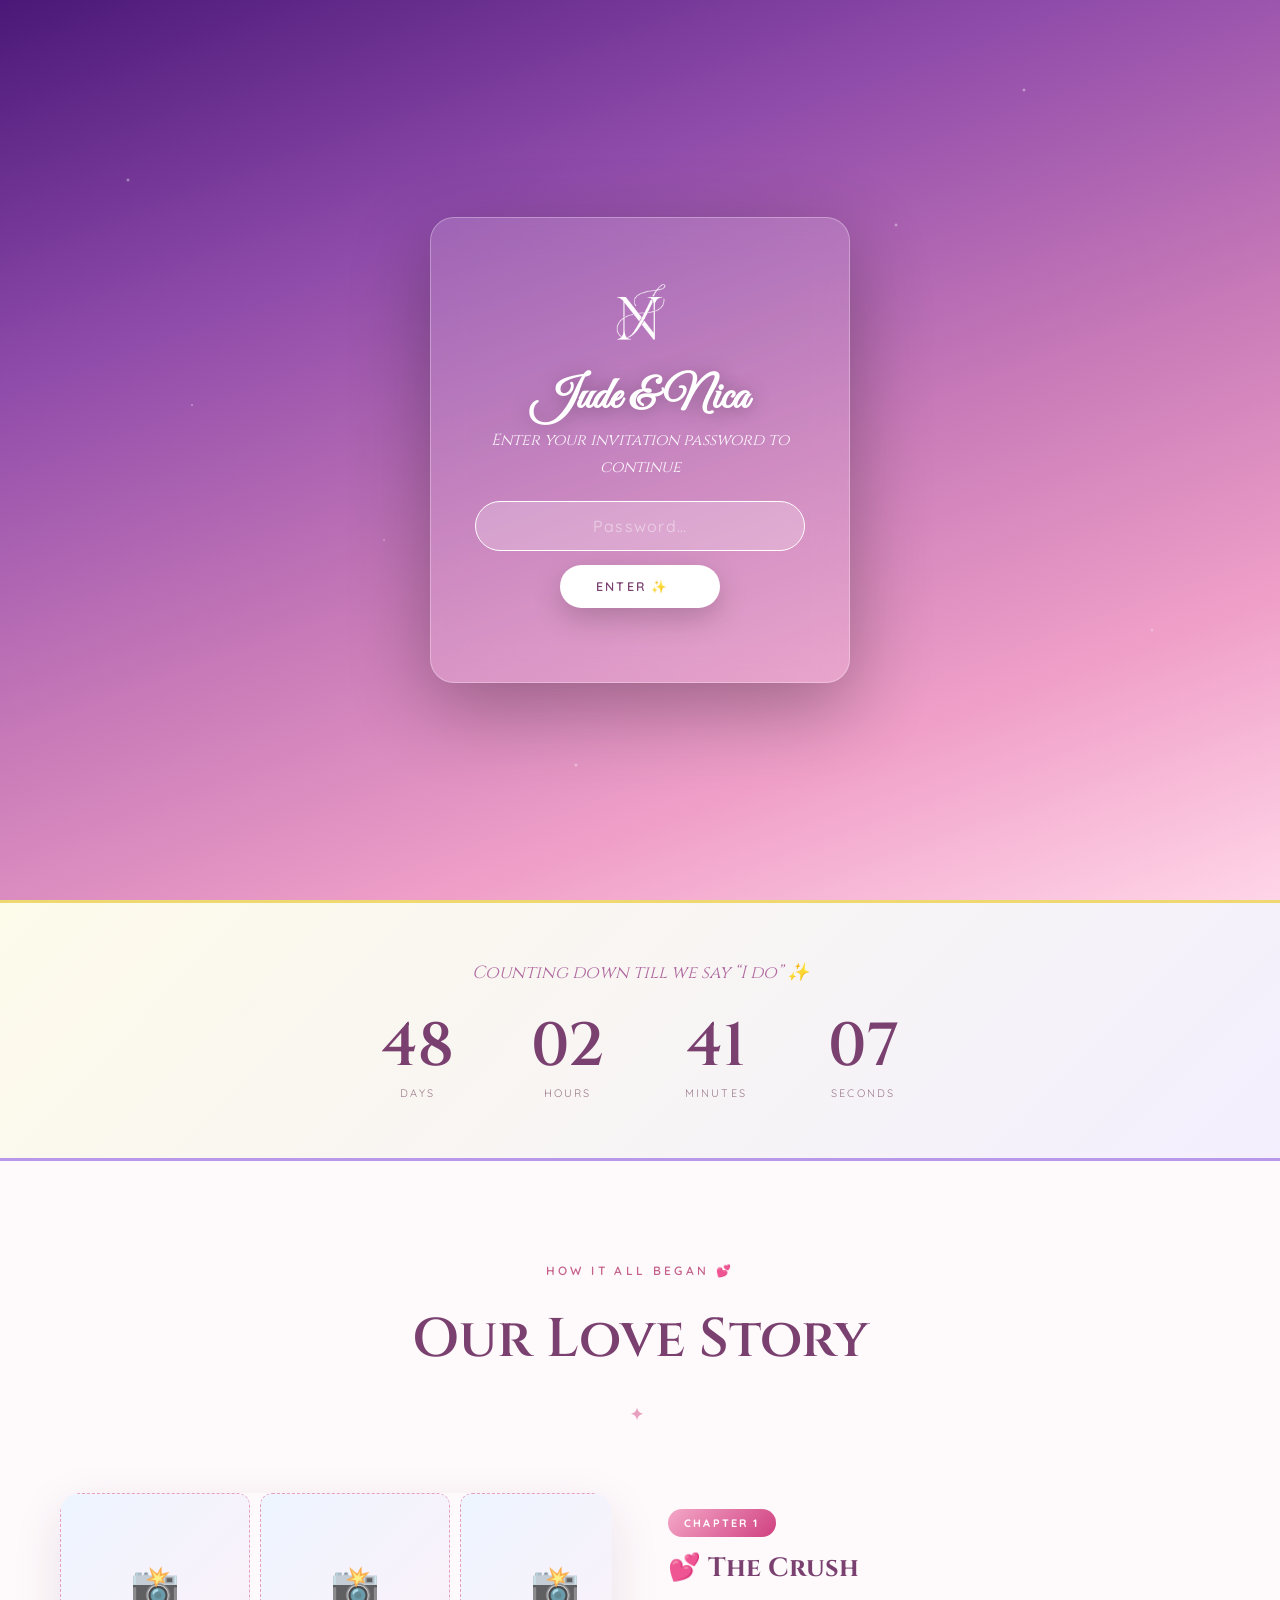
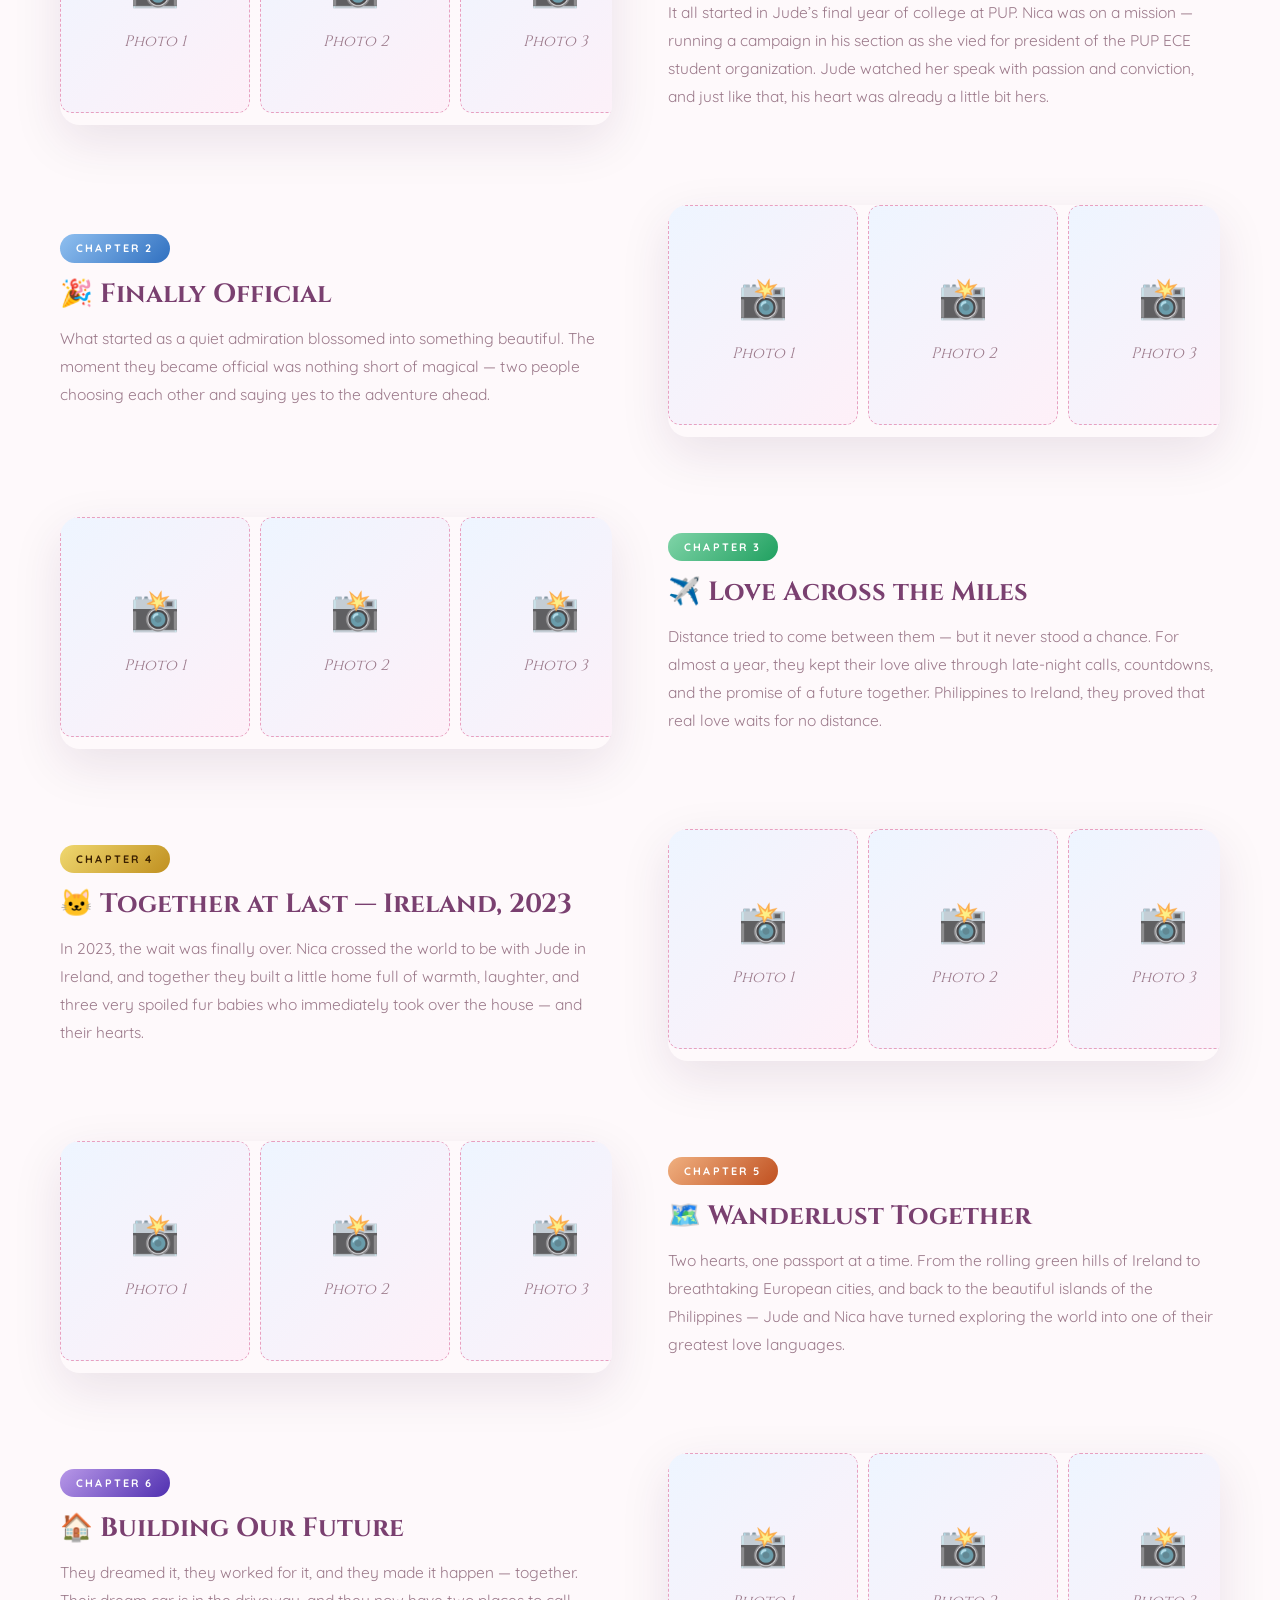
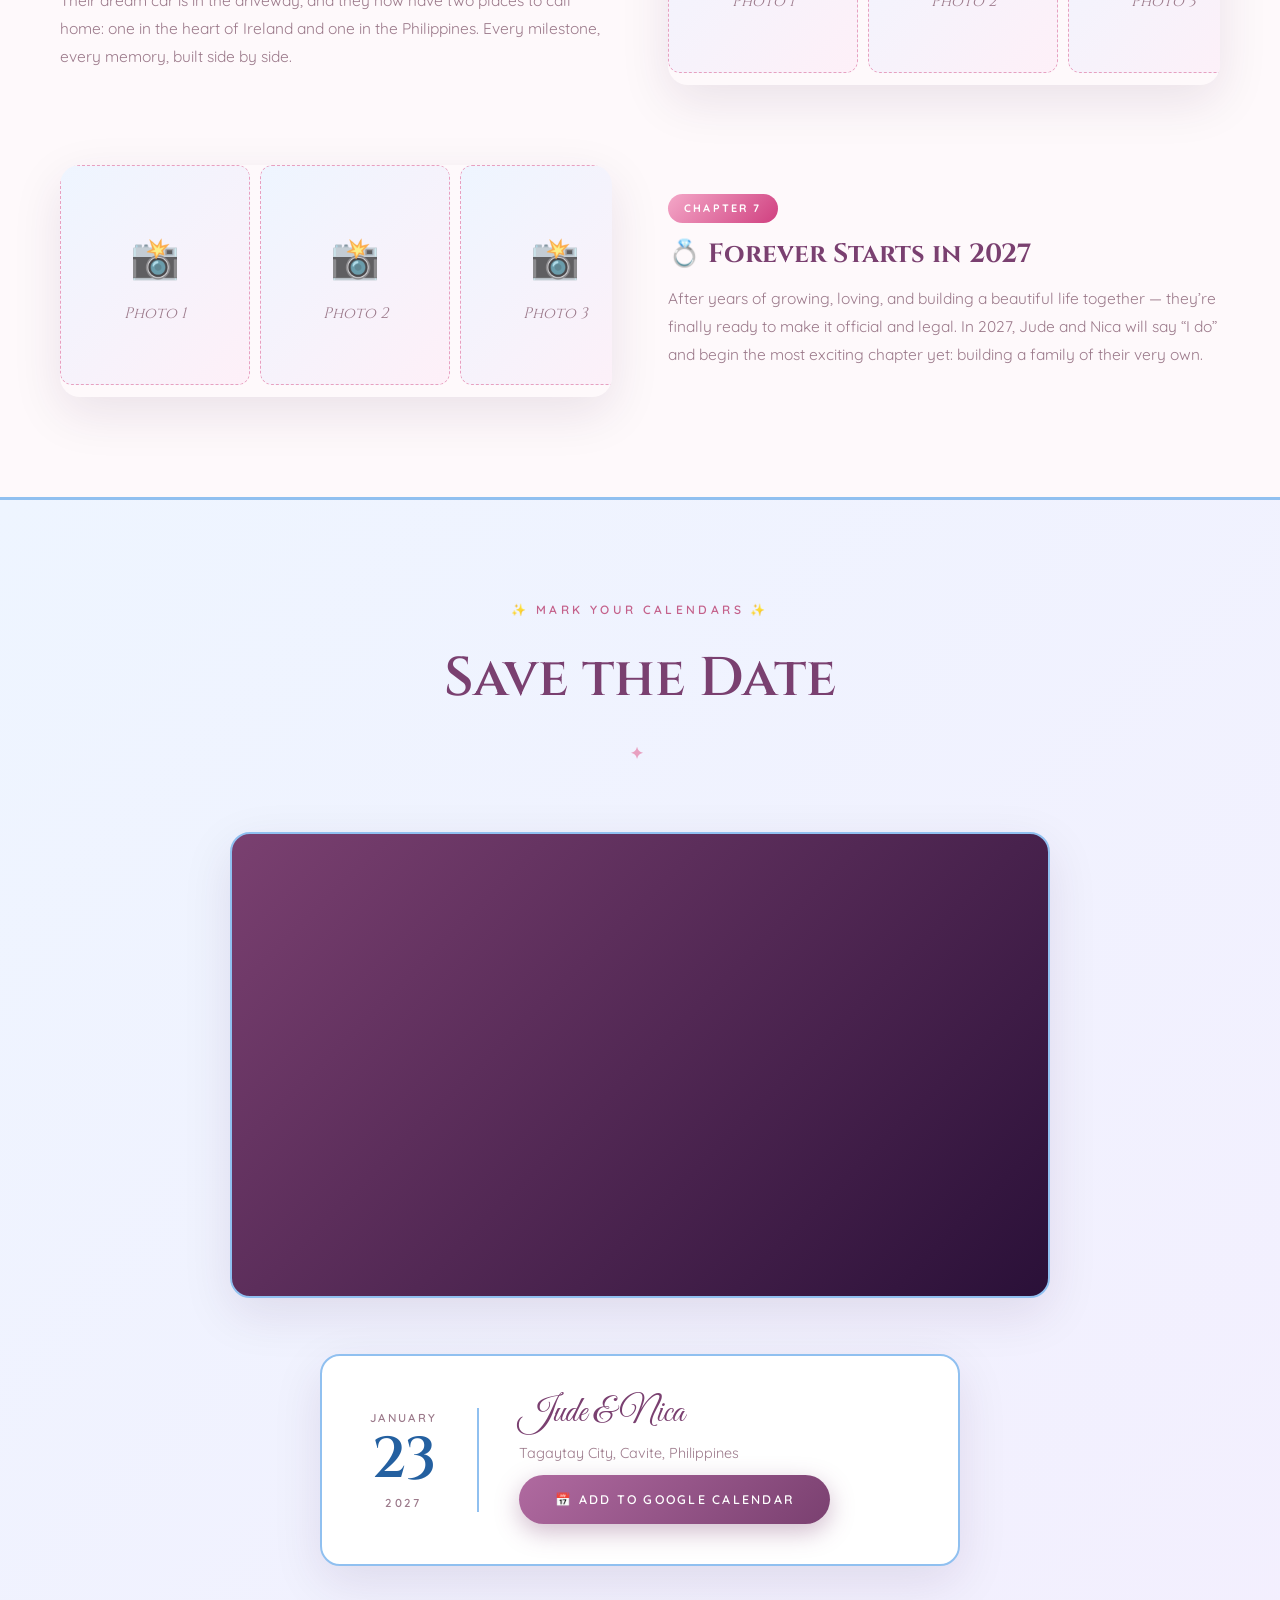
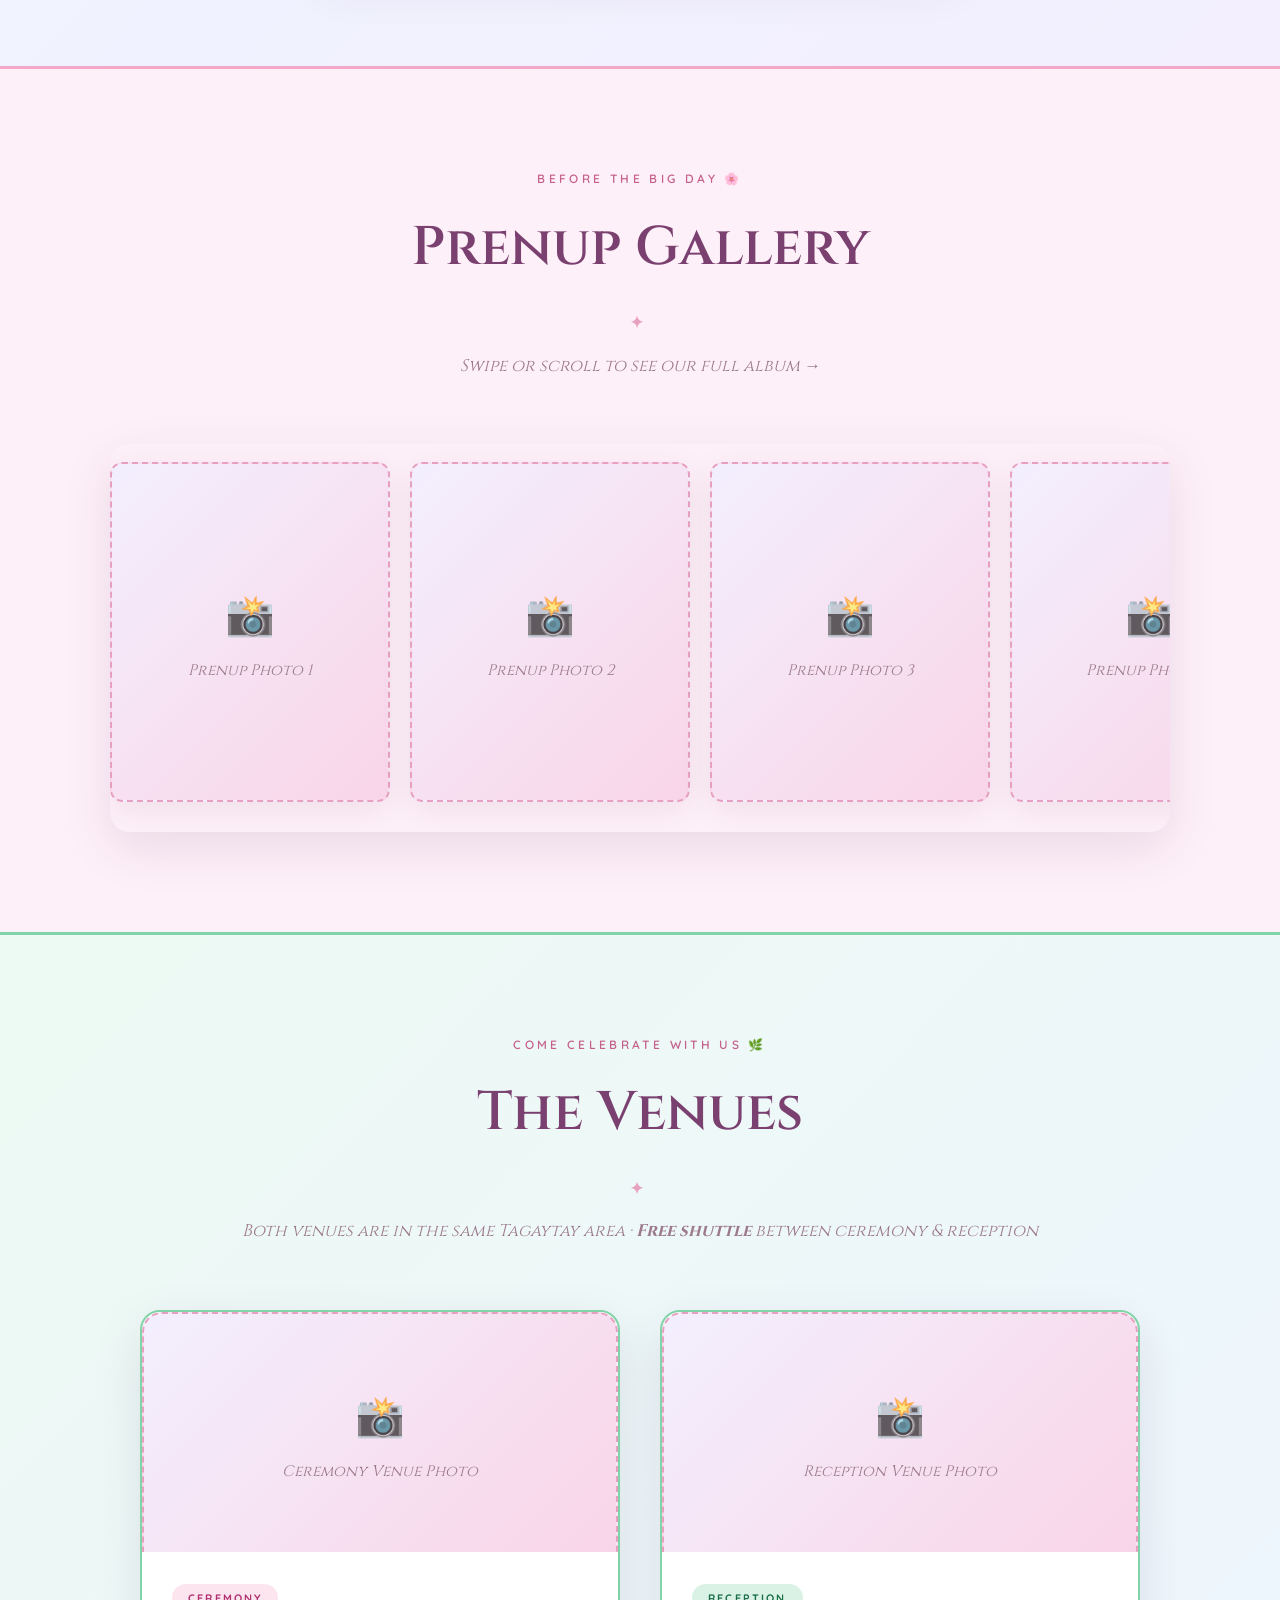
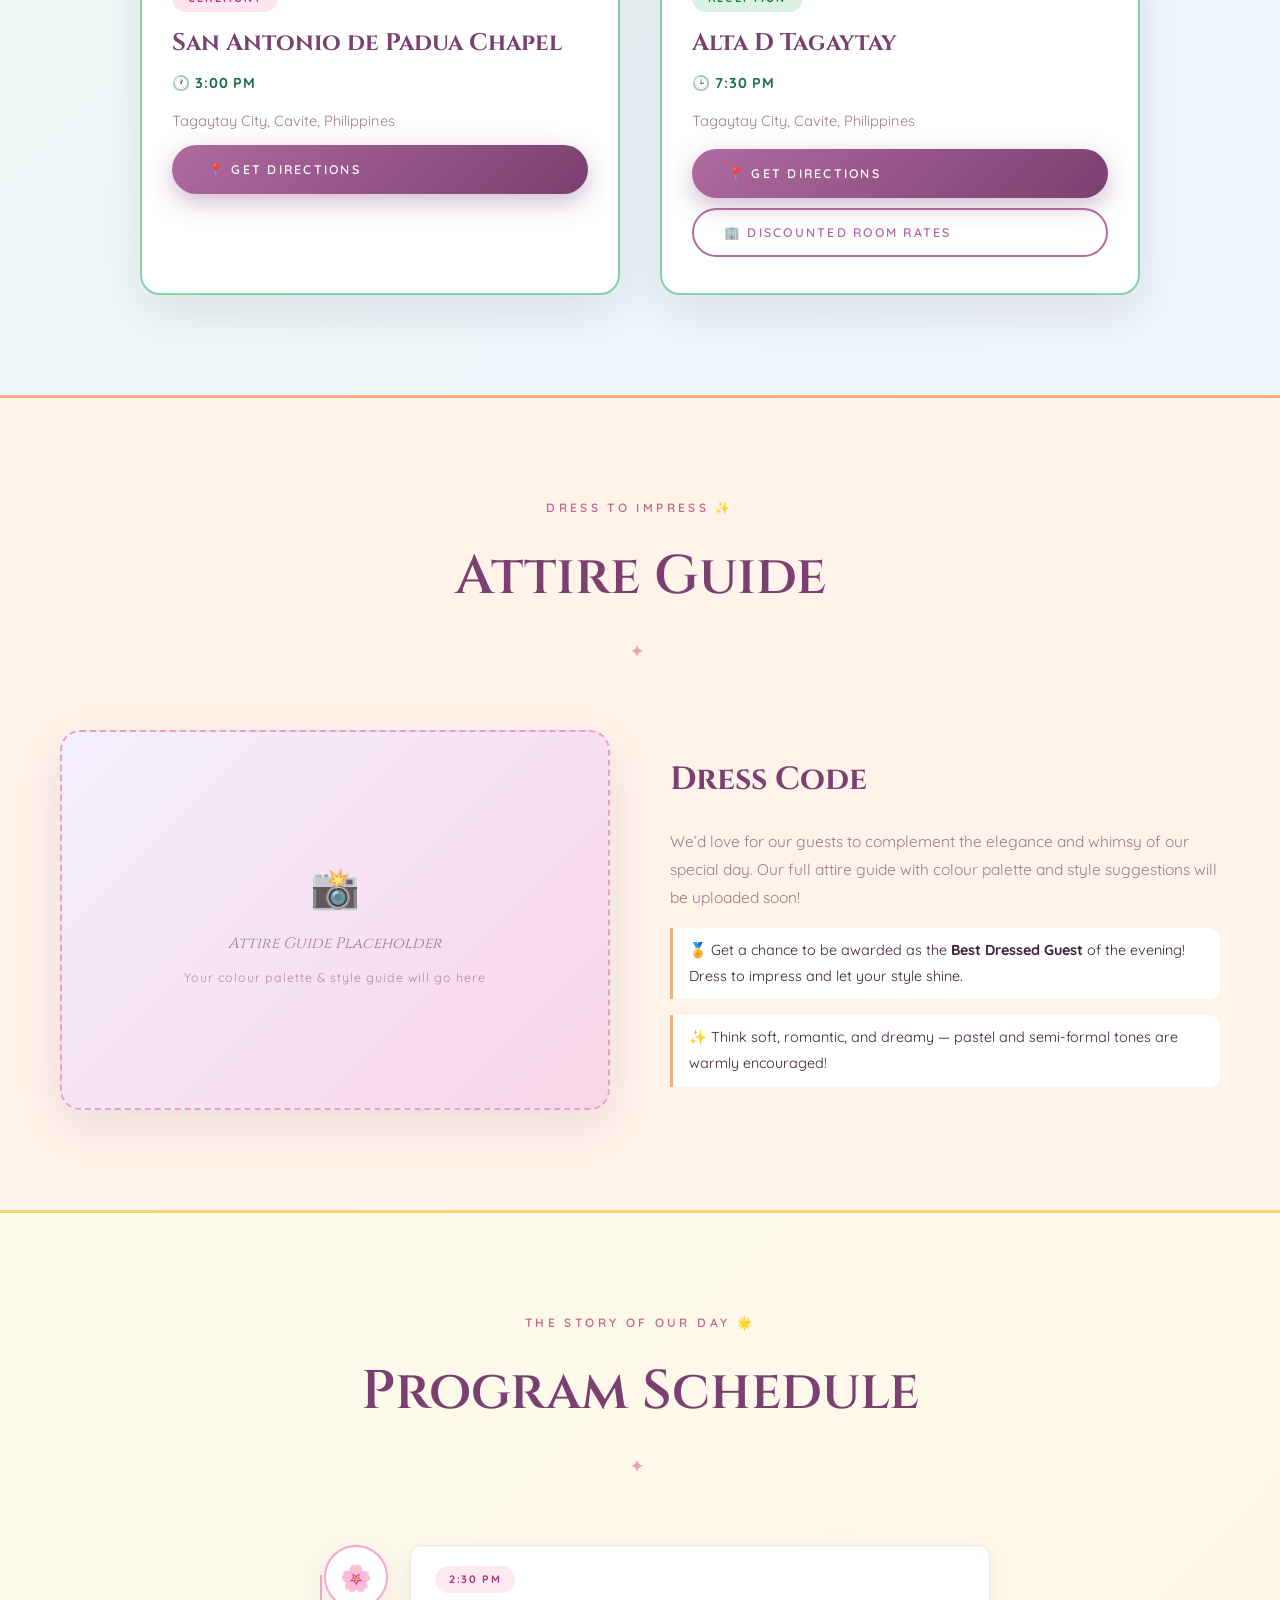
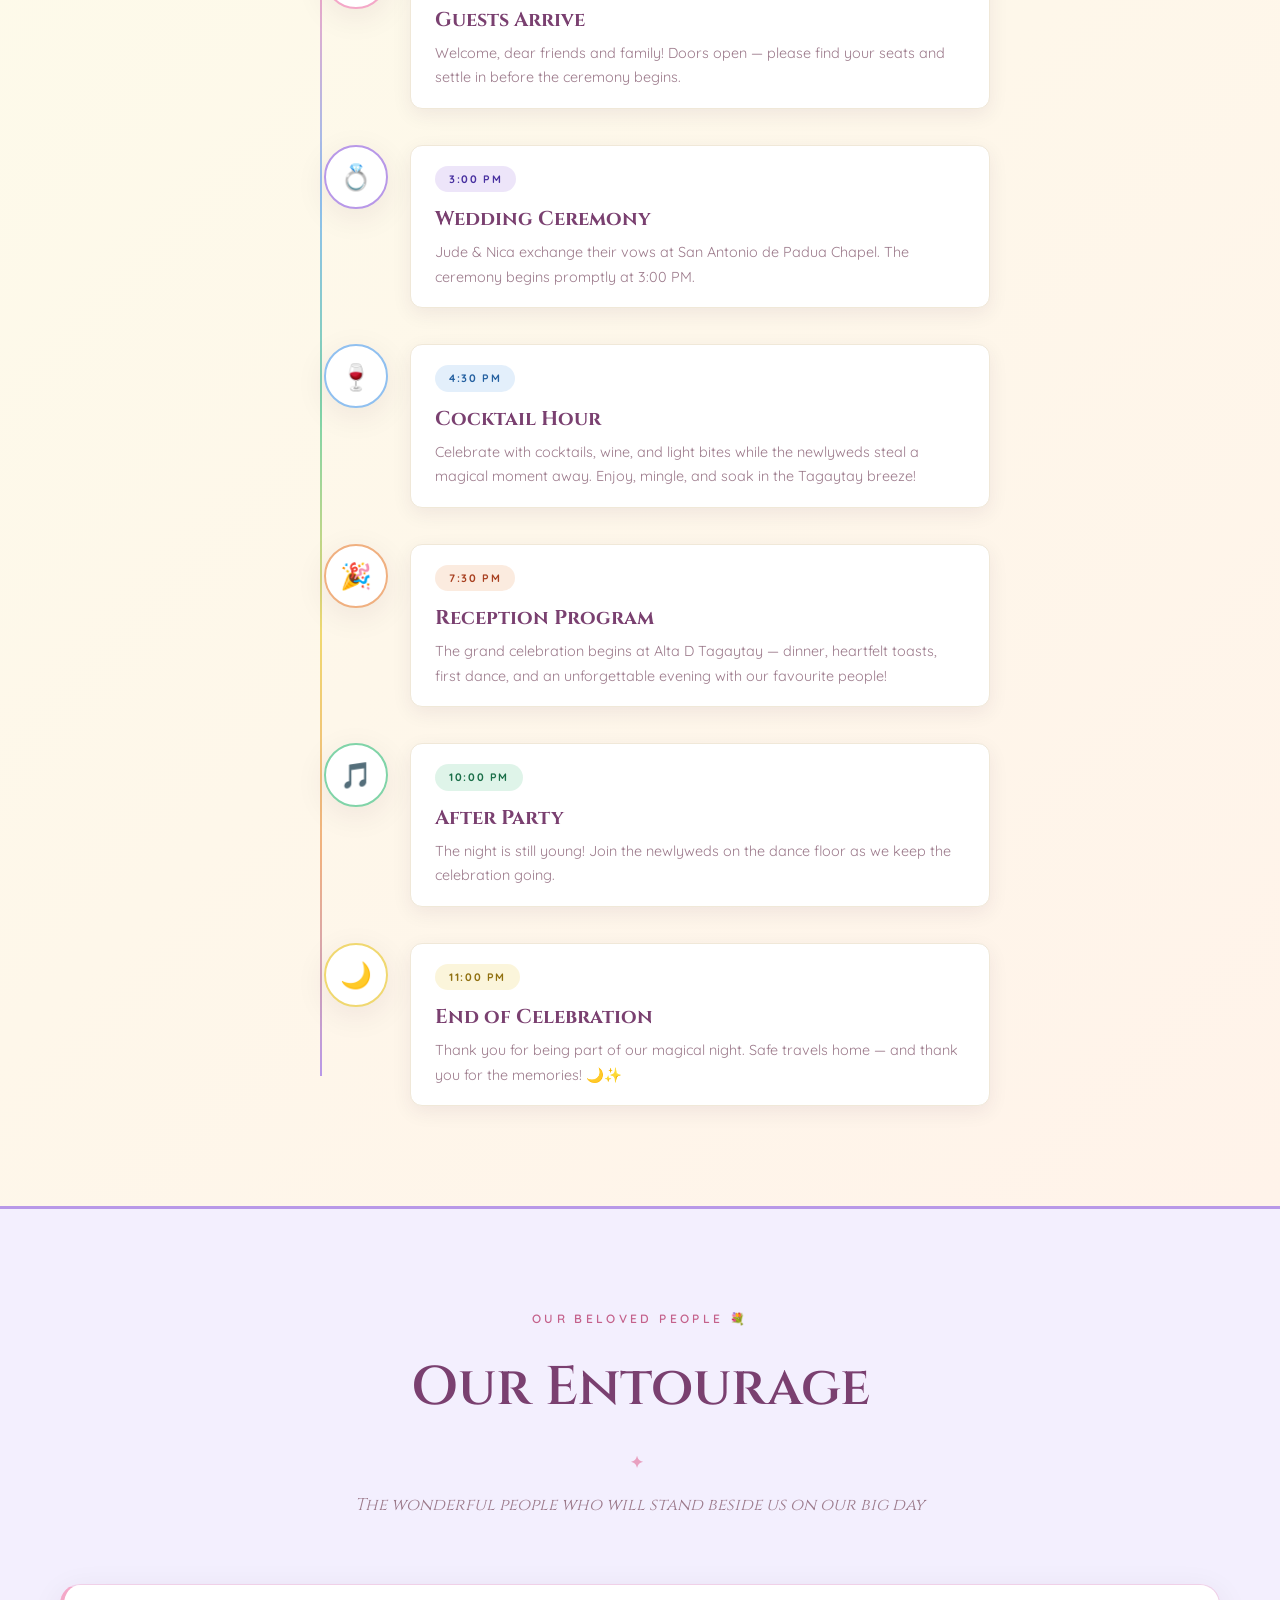
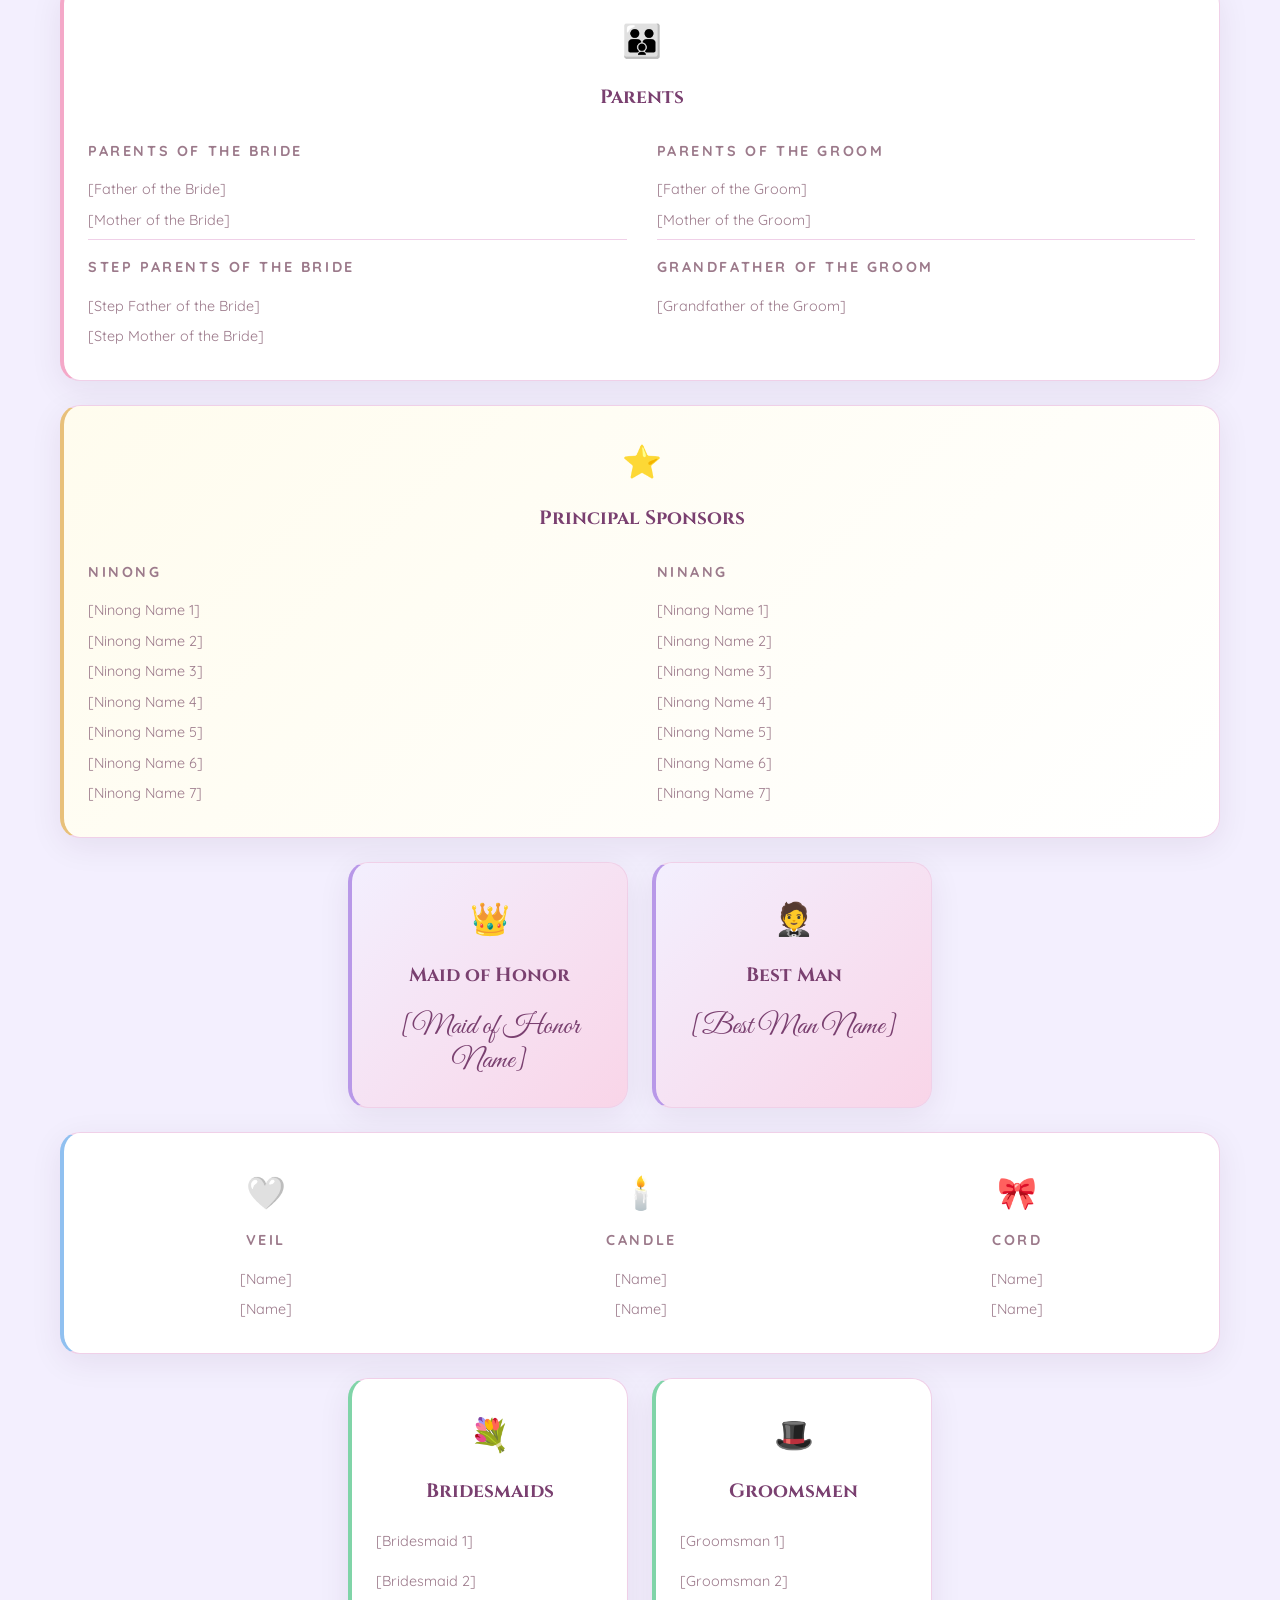
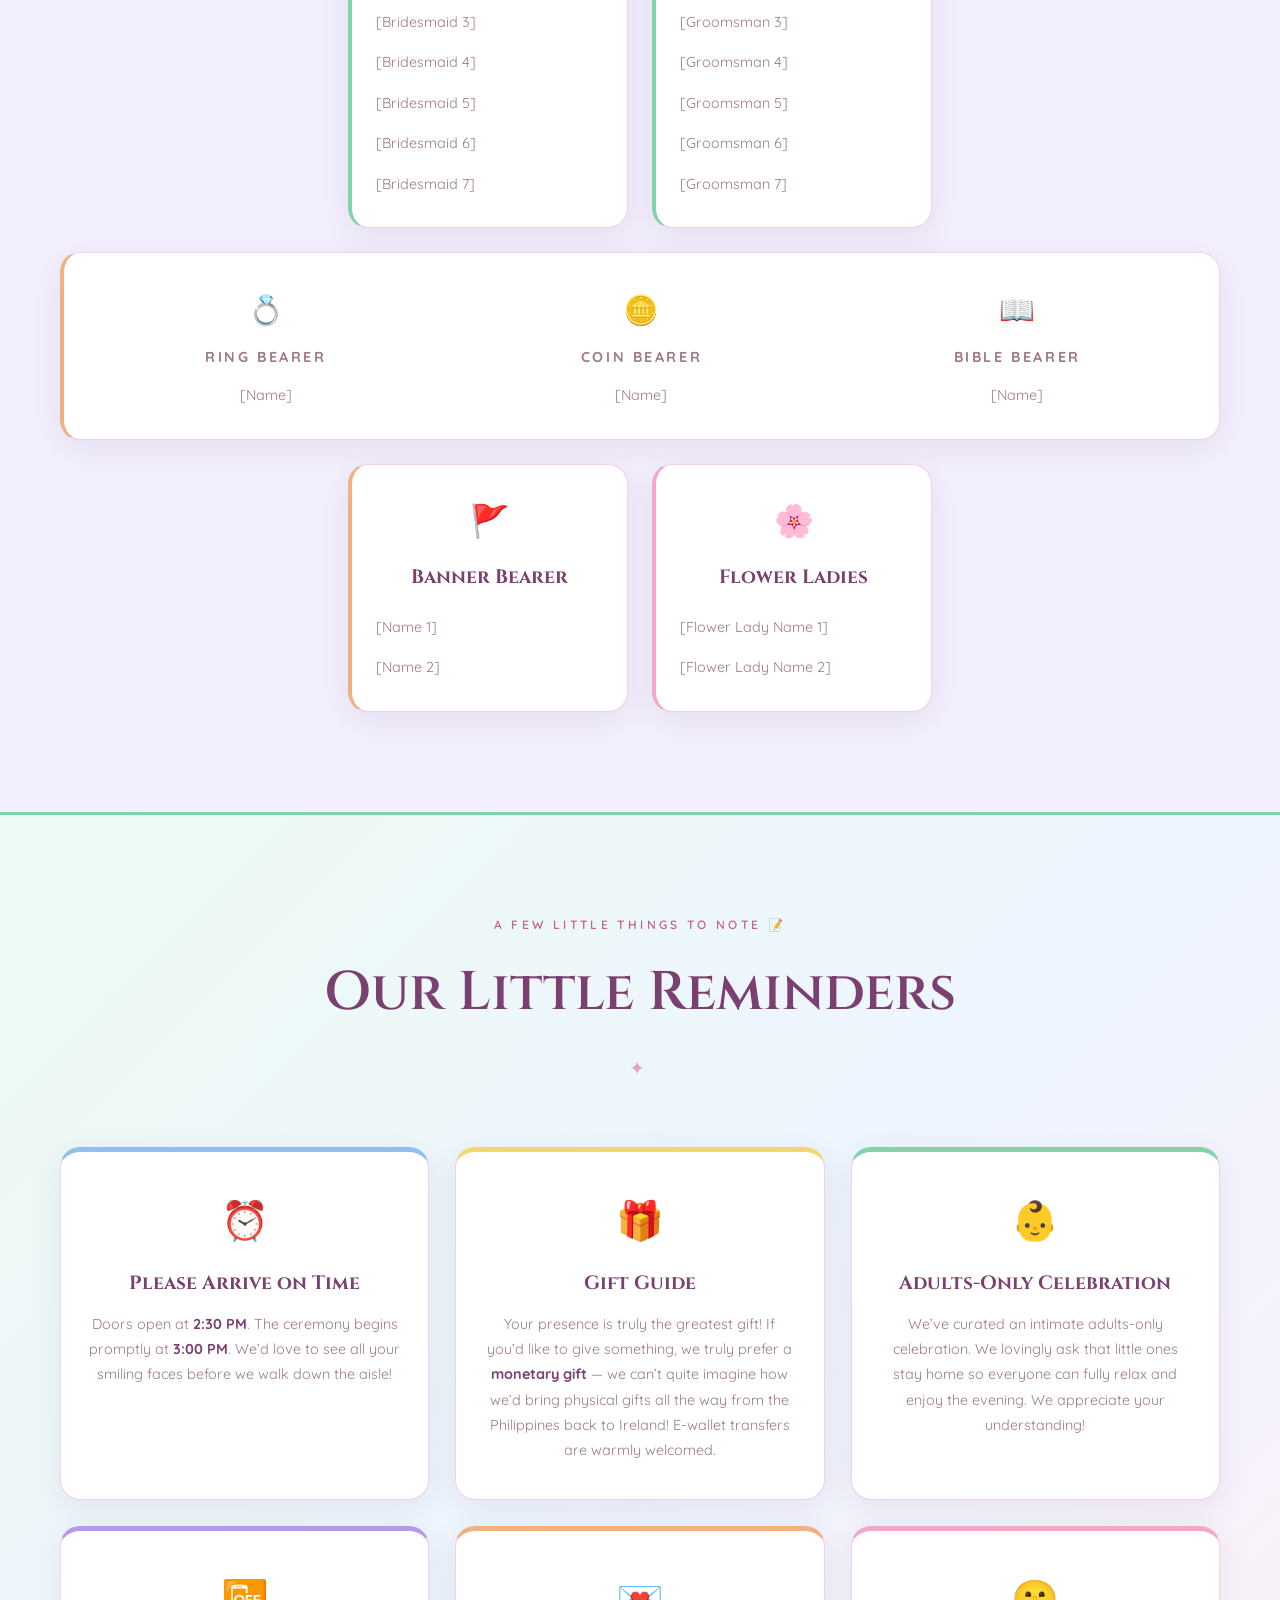
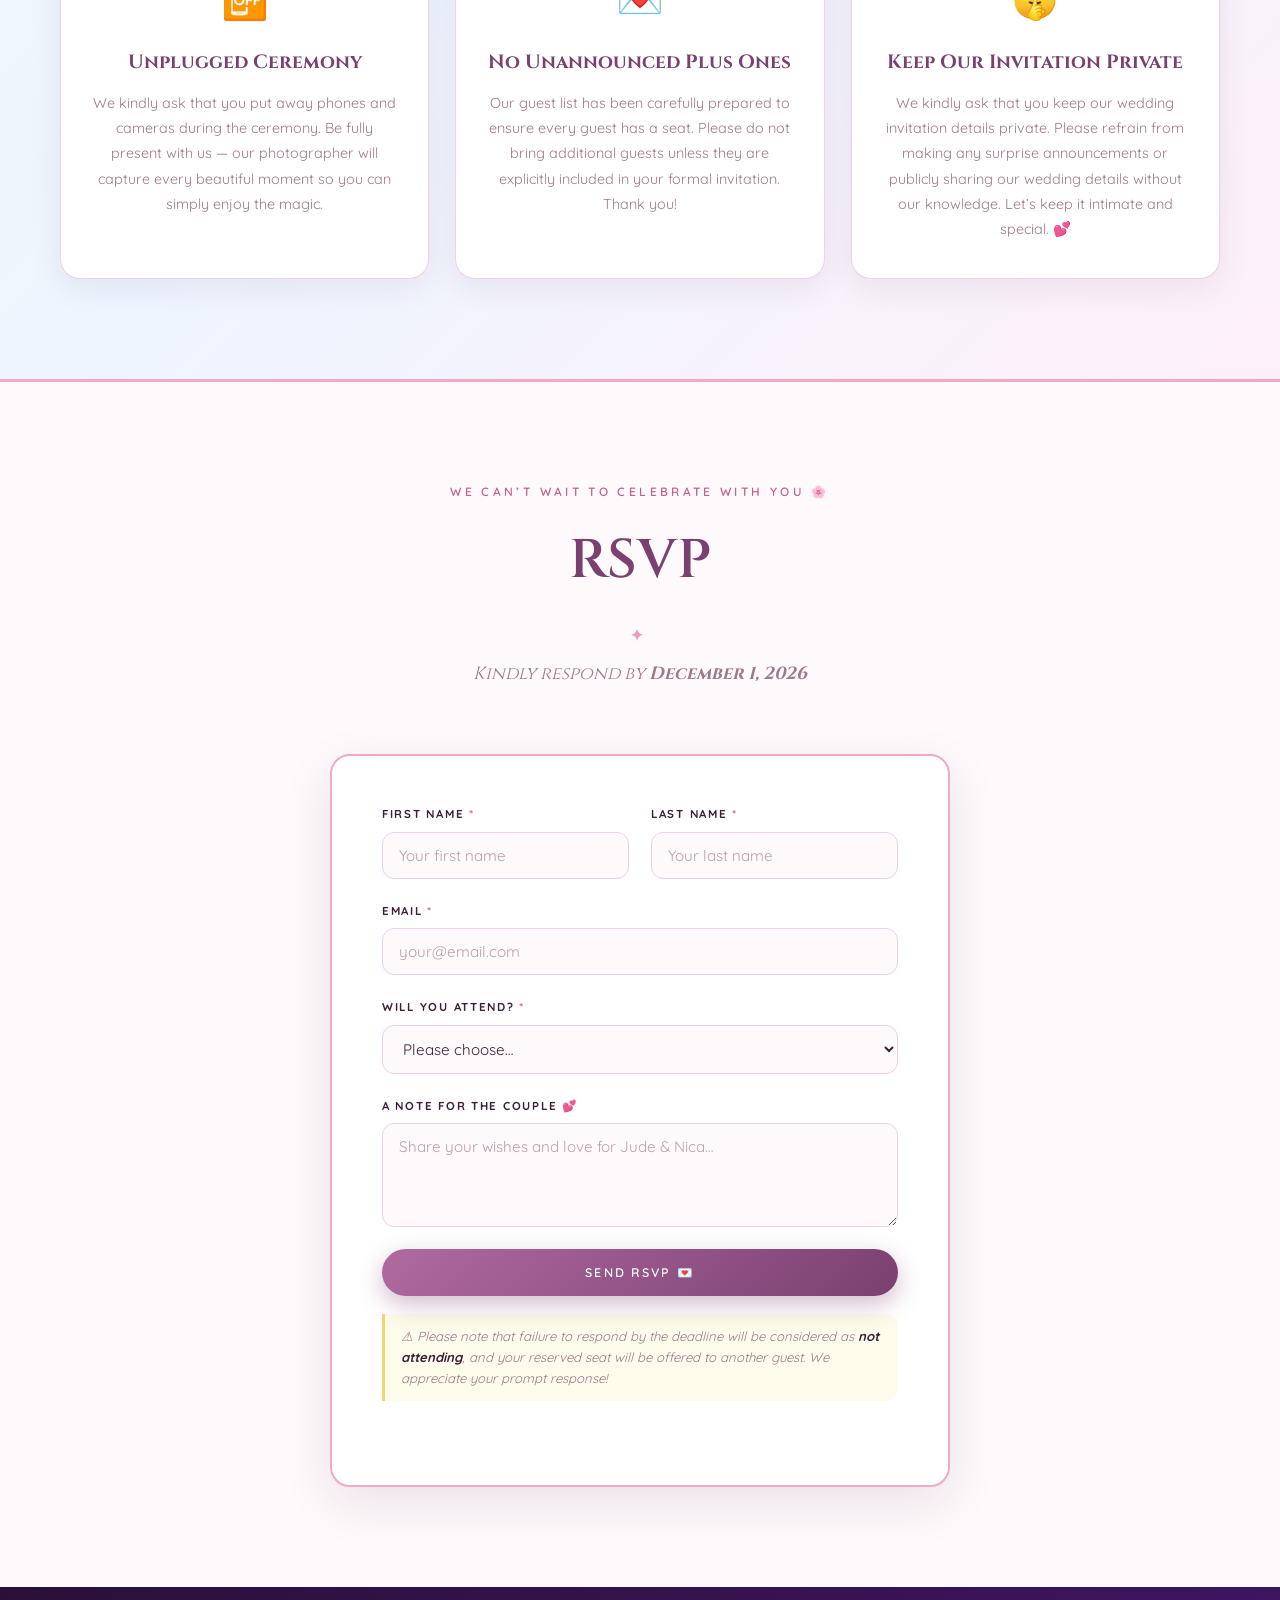
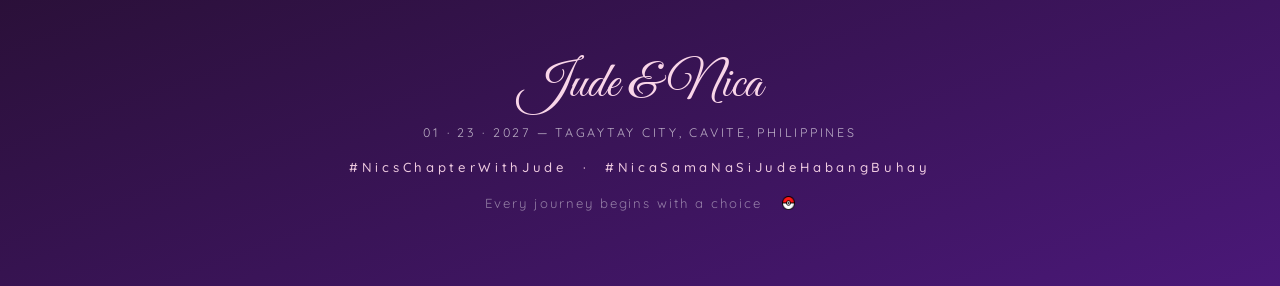
==== commit b7b6635a: "Add wedding assets and update site content/styles - Add logo images, pokeball icon, and background m" ====
--- a/index.html
+++ b/index.html
@@ -3,341 +3,697 @@
 <head>
     <meta charset="UTF-8" />
     <meta name="viewport" content="width=device-width, initial-scale=1.0" />
-    <meta name="description" content="Join us for the fairytale wedding of Jude & Nicaela." />
-    <title>Jude &amp; Nicaela — A Fairytale Wedding</title>
-
-    <!-- Google Fonts -->
+    <meta name="description" content="You are invited to the wedding of Jude &amp; Nica &#8212; January 23, 2027, Tagaytay City, Cavite, Philippines." />
+    <title>Jude &amp; Nica &#8212; January 23, 2027</title>
     <link rel="preconnect" href="https://fonts.googleapis.com" />
     <link rel="preconnect" href="https://fonts.gstatic.com" crossorigin />
-    <link
-        href="https://fonts.googleapis.com/css2?family=Cinzel+Decorative:wght@400;700;900&family=Cinzel:wght@400;500;600&family=Great+Vibes&family=Quicksand:wght@300;400;500;600;700&display=swap"
-        rel="stylesheet"
-    />
-
+    <link href="https://fonts.googleapis.com/css2?family=Cinzel+Decorative:wght@400;700&family=Cinzel:wght@400;500;600&family=Great+Vibes&family=Quicksand:wght@300;400;500;600;700&display=swap" rel="stylesheet" />
     <link rel="stylesheet" href="css/style.css" />
 </head>
 <body>
-    <!-- Navigation -->
-    <nav class="nav" id="nav">
-        <a href="#top" class="nav__brand">J &amp; N</a>
-        <button class="nav__toggle" id="navToggle" aria-label="Toggle menu">
-            <span></span><span></span><span></span>
-        </button>
-        <ul class="nav__links" id="navLinks">
-            <li><a href="#story">Our Story</a></li>
-            <li><a href="#savethedate">Save the Date</a></li>
-            <li><a href="#program">Program</a></li>
-            <li><a href="#details">Details</a></li>
-            <li><a href="#location">Location</a></li>
-            <li><a href="#rsvp">RSVP</a></li>
-        </ul>
-    </nav>
-
-    <!-- Hero -->
-    <header class="hero" id="top">
-        <div class="hero__stars" aria-hidden="true"></div>
-        <div class="hero__overlay"></div>
-        <div class="hero__content">
-            <p class="hero__eyebrow">✨ Once upon a time ✨</p>
-            <h1 class="hero__names">Jude <span>&amp;</span> Nicaela</h1>
-            <p class="hero__tagline">request the pleasure of your company</p>
-            <div class="hero__date">
-                <span>Saturday</span>
-                <span class="hero__date-main">September 12, 2026</span>
-                <span>Santa Barbara, California</span>
-            </div>
-            <a href="#rsvp" class="btn btn--light">RSVP Now</a>
-        </div>
-        <svg class="hero__castle" viewBox="0 0 1200 220" preserveAspectRatio="none" aria-hidden="true">
-            <path
-                fill="#1c1440"
-                d="M0,220 L0,150 L40,150 L40,110 L70,110 L70,150 L110,150 L110,90 L130,70 L150,90 L150,150 L190,150
-                   L190,120 L210,120 L210,150 L260,150 L260,60 L280,40 L285,20 L290,40 L295,20 L300,40 L305,60
-                   L305,150 L350,150 L350,100 L370,100 L370,150 L420,150 L420,130 L440,130 L440,150 L480,150
-                   L480,70 L500,50 L520,70 L520,150 L560,150 L560,110 L580,110 L580,150 L620,150 L620,90 L640,90
-                   L640,150 L690,150 L690,55 L705,35 L710,15 L715,35 L720,15 L725,35 L740,55 L740,150 L790,150
-                   L790,120 L810,120 L810,150 L850,150 L850,100 L870,100 L870,150 L910,150 L910,70 L930,50
-                   L950,70 L950,150 L1000,150 L1000,110 L1020,110 L1020,150 L1060,150 L1060,90 L1080,90 L1080,150
-                   L1130,150 L1130,120 L1150,120 L1150,150 L1200,150 L1200,220 Z"
-            ></path>
+
+<!-- PASSWORD GATE -->
+<div class="pw-gate" id="pwGate" role="dialog" aria-modal="true" aria-label="Invitation password required">
+    <div class="pw-gate__stars" aria-hidden="true"></div>
+    <div class="pw-gate__card">
+        <img src="wedding_logo_transparent.png" alt="Jude &amp; Nica" class="pw-gate__logo">
+        <h1 class="pw-gate__names">Jude &amp; Nica</h1>
+        <p class="pw-gate__label">Enter your invitation password to continue</p>
+        <form class="pw-gate__form" id="pwForm" novalidate>
+            <input
+                type="password"
+                id="pwInput"
+                class="pw-gate__input"
+                placeholder="Password&hellip;"
+                autocomplete="off"
+                required
+            />
+            <button type="submit" class="btn btn--light pw-gate__btn">Enter &#10024;</button>
+        </form>
+        <p class="pw-gate__error" id="pwError" role="alert" aria-live="polite"></p>
+    </div>
+</div>
+
+<!-- BACKGROUND MUSIC (source set via js/config.js → bgMusicUrl) -->
+<audio id="bgMusic" loop preload="none" aria-hidden="true"></audio>
+
+<!-- MUSIC TOGGLE BUTTON (shown only when bgMusicUrl is set) -->
+<button class="music-btn" id="musicBtn" aria-label="Play background music" title="Toggle music" hidden>
+    <span id="musicIcon">&#127925;</span>
+</button>
+
+<!-- NAVIGATION -->
+<nav class="nav" id="nav">
+    <a href="#top" class="nav__brand">
+        <img src="wedding_logo_transparent.png" alt="Jude &amp; Nica" class="nav__logo-img">
+    </a>
+    <button class="nav__toggle" id="navToggle" aria-label="Toggle menu">
+        <span></span><span></span><span></span>
+    </button>
+    <ul class="nav__links" id="navLinks">
+        <li><a href="#story">Our Story</a></li>
+        <li><a href="#savethedate">Save the Date</a></li>
+        <li><a href="#prenup">Prenup</a></li>
+        <li><a href="#venue">Venue</a></li>
+        <li><a href="#attire">Attire</a></li>
+        <li><a href="#program">Program</a></li>
+        <li><a href="#entourage">Entourage</a></li>
+        <li><a href="#reminders">Reminders</a></li>
+        <li><a href="#rsvp">RSVP</a></li>
+    </ul>
+</nav>
+
+<!-- HERO -->
+<header class="hero" id="top">
+    <div class="hero__stars" aria-hidden="true"></div>
+    <!-- COUPLE PHOTO PLACEHOLDER: Replace div.hero__bg-photo with <img src="img/couple-hero.jpg" alt="Jude &amp; Nica" class="hero__photo-img"> -->
+    <div class="hero__bg-photo">
+        <div class="hero__bg-placeholder">
+            <span>&#128248;</span>
+            <p>Your Couple Photo Here</p>
+        </div>
+    </div>
+    <div class="hero__overlay"></div>
+    <div class="hero__content">
+        <p class="hero__eyebrow">&#10024; You are invited! &#10024;</p>
+        <h1 class="hero__names">Jude <span>&amp;</span> Nica</h1>
+        <p class="hero__tagline">is getting married</p>
+        <div class="hero__date">
+            <span class="hero__date-main">January 23, 2027</span>
+            <span>Tagaytay City, Cavite, Philippines</span>
+        </div>
+        <a href="#rsvp" class="btn btn--light">RSVP Now &#128140;</a>
+    </div>
+    <div class="hero__floral" aria-hidden="true">
+        <svg viewBox="0 0 1200 80" preserveAspectRatio="none" xmlns="http://www.w3.org/2000/svg">
+            <path d="M0,80 L0,40 Q150,0 300,40 Q450,80 600,40 Q750,0 900,40 Q1050,80 1200,40 L1200,80 Z" fill="#fef9fb"/>
         </svg>
-        <div class="hero__scroll" aria-hidden="true">
-            <span></span>
-        </div>
-    </header>
-
-    <!-- Countdown -->
-    <section class="countdown" aria-label="Countdown to the wedding">
+    </div>
+</header>
+
+<!-- COUNTDOWN -->
+<section class="countdown" aria-label="Countdown to the wedding">
+    <p class="countdown__label">Counting down till we say &#8220;I do&#8221; &#10024;</p>
+    <div class="countdown__items">
         <div class="countdown__item"><span id="cd-days">00</span><small>Days</small></div>
         <div class="countdown__item"><span id="cd-hours">00</span><small>Hours</small></div>
         <div class="countdown__item"><span id="cd-mins">00</span><small>Minutes</small></div>
         <div class="countdown__item"><span id="cd-secs">00</span><small>Seconds</small></div>
-    </section>
-
-    <!-- Save the Date Video -->
-    <section class="section savethedate" id="savethedate">
-        <div class="section__head reveal">
-            <p class="section__eyebrow">👑 A tale worth telling 👑</p>
-            <h2 class="section__title">Save the Date</h2>
-        </div>
-        <div class="savethedate__wrap reveal">
-            <div class="savethedate__frame" id="videoFrame">
-                <!-- Placeholder shown until js/config.js#saveTheDateVideoUrl is set -->
-                <div class="savethedate__placeholder" id="videoPlaceholder">
-                    <div class="savethedate__play">▶</div>
-                    <p>Our Save-the-Date video is being written…</p>
-                    <span>Check back soon for the next chapter!</span>
-                </div>
-            </div>
-            <p class="savethedate__caption">
-                Once our film is ready, it will appear right here — pop the popcorn! 🍿
-            </p>
-        </div>
-    </section>
-
-    <!-- Story -->
-    <section class="section story" id="story">
-        <div class="section__head reveal">
-            <p class="section__eyebrow">How our story began</p>
-            <h2 class="section__title">Once Upon a Time</h2>
-        </div>
-        <div class="story__grid">
-            <div class="story__card reveal">
-                <div class="story__icon">🌟</div>
-                <h3>The First Hello</h3>
-                <p>
-                    We met on a rainy afternoon in a little coffee shop downtown, both
-                    reaching for the last blueberry muffin. Neither of us got the muffin,
-                    but we got something far better.
-                </p>
-            </div>
-            <div class="story__card reveal">
-                <div class="story__icon">🗝️</div>
-                <h3>The Adventure</h3>
-                <p>
-                    From spontaneous road trips to quiet Sunday mornings, every moment
-                    together has felt like magic. We've laughed, grown, and dreamed side
-                    by side.
-                </p>
-            </div>
-            <div class="story__card reveal">
-                <div class="story__icon">💍</div>
-                <h3>Happily Ever After</h3>
-                <p>
-                    On a cliff overlooking the Pacific, with the sun melting into the
-                    ocean, Jude got down on one knee. Through happy tears, Nicaela said
-                    yes — and our fairytale begins.
-                </p>
-            </div>
-        </div>
-    </section>
-
-    <!-- Program Schedule -->
-    <section class="section program" id="program">
-        <div class="section__head reveal">
-            <p class="section__eyebrow">The story of our day</p>
-            <h2 class="section__title">Program Schedule</h2>
-        </div>
-        <div class="program__timeline">
-            <div class="program__item reveal">
-                <div class="program__dot" aria-hidden="true">🏰</div>
-                <div class="program__body">
-                    <span class="program__time">3:00 PM</span>
-                    <h3>Guests Arrive</h3>
-                    <p>Welcome to the castle grounds — find your seat among the roses.</p>
-                </div>
-            </div>
-            <div class="program__item reveal">
-                <div class="program__dot" aria-hidden="true">💍</div>
-                <div class="program__body">
-                    <span class="program__time">4:00 PM</span>
-                    <h3>The Ceremony</h3>
-                    <p>Jude &amp; Nicaela say "I do" beneath the garden arch.</p>
-                </div>
-            </div>
-            <div class="program__item reveal">
-                <div class="program__dot" aria-hidden="true">🥂</div>
-                <div class="program__body">
-                    <span class="program__time">5:00 PM</span>
-                    <h3>Cocktail Hour</h3>
-                    <p>Enchanted bites &amp; bubbly while the newlyweds steal a moment away.</p>
-                </div>
-            </div>
-            <div class="program__item reveal">
-                <div class="program__dot" aria-hidden="true">🍽️</div>
-                <div class="program__body">
-                    <span class="program__time">6:00 PM</span>
-                    <h3>Grand Ball &amp; Dinner</h3>
-                    <p>A feast fit for royalty in the Grand Ballroom.</p>
-                </div>
-            </div>
-            <div class="program__item reveal">
-                <div class="program__dot" aria-hidden="true">✨</div>
-                <div class="program__body">
-                    <span class="program__time">8:00 PM</span>
-                    <h3>First Dance &amp; Dancing</h3>
-                    <p>The clock strikes magic — join us on the dance floor!</p>
-                </div>
-            </div>
-            <div class="program__item reveal">
-                <div class="program__dot" aria-hidden="true">🎆</div>
-                <div class="program__body">
-                    <span class="program__time">11:00 PM</span>
-                    <h3>Send-Off</h3>
-                    <p>A sparkler farewell as our happily ever after begins.</p>
-                </div>
-            </div>
-        </div>
-    </section>
-
-    <!-- Details -->
-    <section class="section details" id="details">
-        <div class="section__head reveal">
-            <p class="section__eyebrow">Save the moment</p>
-            <h2 class="section__title">Wedding Details</h2>
-        </div>
-        <div class="details__grid">
-            <div class="details__card reveal">
-                <div class="details__icon">💍</div>
-                <h3>Ceremony</h3>
-                <p class="details__time">4:00 PM</p>
-                <p>Enchanted Castle Estate<br />1260 Channel Drive, Santa Barbara, CA</p>
-            </div>
-            <div class="details__card reveal">
-                <div class="details__icon">🥂</div>
-                <h3>Reception</h3>
-                <p class="details__time">6:00 PM</p>
-                <p>Grand Ballroom, Enchanted Castle Estate<br />Dinner, dancing &amp; celebration</p>
-            </div>
-            <div class="details__card reveal">
-                <div class="details__icon">👑</div>
-                <h3>Dress Code</h3>
-                <p class="details__time">Fairytale Formal</p>
-                <p>Cocktail &amp; formal attire<br />Garden-friendly footwear recommended</p>
-            </div>
-        </div>
-
-        <div class="details__calendar reveal">
-            <p>Don't want to forget? Add our big day to your calendar.</p>
-            <a href="#" id="addToCalendar" class="btn btn--dark" target="_blank" rel="noopener">
-                <span class="btn__gcal">📅</span> Add to Google Calendar
-            </a>
-        </div>
-    </section>
-
-    <!-- Location / Google Maps -->
-    <section class="section location" id="location">
-        <div class="section__head reveal">
-            <p class="section__eyebrow">Find your way to the castle</p>
-            <h2 class="section__title">The Venue</h2>
-        </div>
-        <div class="location__wrap reveal">
-            <div class="location__map">
-                <!-- Google Maps embed. Replace the query with your exact venue. -->
-                <iframe
-                    title="Wedding venue map"
-                    src="https://www.google.com/maps?q=Santa+Barbara+Riviera,+Santa+Barbara,+CA&output=embed"
-                    width="100%"
-                    height="100%"
-                    style="border:0;"
-                    allowfullscreen=""
-                    loading="lazy"
-                    referrerpolicy="no-referrer-when-downgrade"
-                ></iframe>
-            </div>
-            <div class="location__info">
-                <h3>Enchanted Castle Estate</h3>
-                <p>1260 Channel Drive<br />Santa Barbara, CA 93108</p>
-                <p>
-                    Nestled in the hills of the Santa Barbara Riviera, our venue offers
-                    sweeping views of the coastline and lush, storybook gardens.
-                </p>
-                <p><strong>Parking:</strong> Complimentary valet available on-site.</p>
-                <a
-                    href="https://www.google.com/maps/dir/?api=1&destination=Santa+Barbara+Riviera+Santa+Barbara+CA"
-                    class="btn btn--dark"
-                    target="_blank"
-                    rel="noopener"
-                >
-                    Get Directions
-                </a>
-            </div>
-        </div>
-    </section>
-
-    <!-- RSVP -->
-    <section class="section rsvp" id="rsvp">
-        <div class="section__head reveal">
-            <p class="section__eyebrow">We can't wait to celebrate with you</p>
-            <h2 class="section__title">RSVP</h2>
-            <p class="rsvp__deadline">Kindly respond by August 1, 2026</p>
-        </div>
-
-        <form class="rsvp__form reveal" id="rsvpForm" novalidate>
-            <div class="form__row">
-                <div class="form__group">
-                    <label for="name">Full Name <span>*</span></label>
-                    <input type="text" id="name" name="name" required autocomplete="name" />
-                </div>
-                <div class="form__group">
-                    <label for="email">Email <span>*</span></label>
-                    <input type="email" id="email" name="email" required autocomplete="email" />
-                </div>
-            </div>
-
-            <div class="form__row">
-                <div class="form__group">
-                    <label for="attending">Will you attend? <span>*</span></label>
-                    <select id="attending" name="attending" required>
-                        <option value="" disabled selected>Please choose…</option>
-                        <option value="Joyfully accepts">Joyfully accepts</option>
-                        <option value="Regretfully declines">Regretfully declines</option>
-                    </select>
-                </div>
-                <div class="form__group">
-                    <label for="guests">Number of Guests</label>
-                    <select id="guests" name="guests">
-                        <option value="1">1</option>
-                        <option value="2">2</option>
-                        <option value="3">3</option>
-                        <option value="4">4</option>
-                    </select>
-                </div>
-            </div>
-
+    </div>
+</section>
+
+<!-- OUR LOVE STORY -->
+<section class="section story" id="story">
+    <div class="section__head reveal">
+        <p class="section__eyebrow">How it all began &#128149;</p>
+        <h2 class="section__title">Our Love Story</h2>
+    </div>
+    <div class="story__timeline">
+
+        <!-- Chapter 1: 4 photos -->
+        <div class="story__chapter reveal">
+            <div class="story__chapter-album">
+                <div class="story__album-track">
+                    <div class="story__album-photo"><div class="img-placeholder img-placeholder--mini"><span>&#128248;</span><p>Photo 1</p></div></div>
+                    <div class="story__album-photo"><div class="img-placeholder img-placeholder--mini"><span>&#128248;</span><p>Photo 2</p></div></div>
+                    <div class="story__album-photo"><div class="img-placeholder img-placeholder--mini"><span>&#128248;</span><p>Photo 3</p></div></div>
+                    <div class="story__album-photo"><div class="img-placeholder img-placeholder--mini"><span>&#128248;</span><p>Photo 4</p></div></div>
+                </div>
+            </div>
+            <div class="story__chapter-body">
+                <div class="story__chapter-tag story__chapter-tag--1">Chapter 1</div>
+                <h3>&#128149; The Crush</h3>
+                <p>It all started in Jude&#8217;s final year of college at PUP. Nica was on a mission &#8212; running a campaign in his section as she vied for president of the PUP ECE student organization. Jude watched her speak with passion and conviction, and just like that, his heart was already a little bit hers.</p>
+            </div>
+        </div>
+
+        <!-- Chapter 2: 4 photos -->
+        <div class="story__chapter story__chapter--reverse reveal">
+            <div class="story__chapter-album">
+                <div class="story__album-track">
+                    <div class="story__album-photo"><div class="img-placeholder img-placeholder--mini"><span>&#128248;</span><p>Photo 1</p></div></div>
+                    <div class="story__album-photo"><div class="img-placeholder img-placeholder--mini"><span>&#128248;</span><p>Photo 2</p></div></div>
+                    <div class="story__album-photo"><div class="img-placeholder img-placeholder--mini"><span>&#128248;</span><p>Photo 3</p></div></div>
+                    <div class="story__album-photo"><div class="img-placeholder img-placeholder--mini"><span>&#128248;</span><p>Photo 4</p></div></div>
+                </div>
+            </div>
+            <div class="story__chapter-body">
+                <div class="story__chapter-tag story__chapter-tag--2">Chapter 2</div>
+                <h3>&#127881; Finally Official</h3>
+                <p>What started as a quiet admiration blossomed into something beautiful. The moment they became official was nothing short of magical &#8212; two people choosing each other and saying yes to the adventure ahead.</p>
+            </div>
+        </div>
+
+        <!-- Chapter 3: 4 photos -->
+        <div class="story__chapter reveal">
+            <div class="story__chapter-album">
+                <div class="story__album-track">
+                    <div class="story__album-photo"><div class="img-placeholder img-placeholder--mini"><span>&#128248;</span><p>Photo 1</p></div></div>
+                    <div class="story__album-photo"><div class="img-placeholder img-placeholder--mini"><span>&#128248;</span><p>Photo 2</p></div></div>
+                    <div class="story__album-photo"><div class="img-placeholder img-placeholder--mini"><span>&#128248;</span><p>Photo 3</p></div></div>
+                    <div class="story__album-photo"><div class="img-placeholder img-placeholder--mini"><span>&#128248;</span><p>Photo 4</p></div></div>
+                </div>
+            </div>
+            <div class="story__chapter-body">
+                <div class="story__chapter-tag story__chapter-tag--3">Chapter 3</div>
+                <h3>&#9992;&#65039; Love Across the Miles</h3>
+                <p>Distance tried to come between them &#8212; but it never stood a chance. For almost a year, they kept their love alive through late-night calls, countdowns, and the promise of a future together. Philippines to Ireland, they proved that real love waits for no distance.</p>
+            </div>
+        </div>
+
+        <!-- Chapter 4: 4 photos -->
+        <div class="story__chapter story__chapter--reverse reveal">
+            <div class="story__chapter-album">
+                <div class="story__album-track">
+                    <div class="story__album-photo"><div class="img-placeholder img-placeholder--mini"><span>&#128248;</span><p>Photo 1</p></div></div>
+                    <div class="story__album-photo"><div class="img-placeholder img-placeholder--mini"><span>&#128248;</span><p>Photo 2</p></div></div>
+                    <div class="story__album-photo"><div class="img-placeholder img-placeholder--mini"><span>&#128248;</span><p>Photo 3</p></div></div>
+                    <div class="story__album-photo"><div class="img-placeholder img-placeholder--mini"><span>&#128248;</span><p>Photo 4</p></div></div>
+                </div>
+            </div>
+            <div class="story__chapter-body">
+                <div class="story__chapter-tag story__chapter-tag--4">Chapter 4</div>
+                <h3>&#128049; Together at Last &#8212; Ireland, 2023</h3>
+                <p>In 2023, the wait was finally over. Nica crossed the world to be with Jude in Ireland, and together they built a little home full of warmth, laughter, and three very spoiled fur babies who immediately took over the house &#8212; and their hearts.</p>
+            </div>
+        </div>
+
+        <!-- Chapter 5: Wanderlust — 12 photos -->
+        <div class="story__chapter reveal">
+            <div class="story__chapter-album">
+                <div class="story__album-track">
+                    <div class="story__album-photo"><div class="img-placeholder img-placeholder--mini"><span>&#128248;</span><p>Photo 1</p></div></div>
+                    <div class="story__album-photo"><div class="img-placeholder img-placeholder--mini"><span>&#128248;</span><p>Photo 2</p></div></div>
+                    <div class="story__album-photo"><div class="img-placeholder img-placeholder--mini"><span>&#128248;</span><p>Photo 3</p></div></div>
+                    <div class="story__album-photo"><div class="img-placeholder img-placeholder--mini"><span>&#128248;</span><p>Photo 4</p></div></div>
+                    <div class="story__album-photo"><div class="img-placeholder img-placeholder--mini"><span>&#128248;</span><p>Photo 5</p></div></div>
+                    <div class="story__album-photo"><div class="img-placeholder img-placeholder--mini"><span>&#128248;</span><p>Photo 6</p></div></div>
+                    <div class="story__album-photo"><div class="img-placeholder img-placeholder--mini"><span>&#128248;</span><p>Photo 7</p></div></div>
+                    <div class="story__album-photo"><div class="img-placeholder img-placeholder--mini"><span>&#128248;</span><p>Photo 8</p></div></div>
+                    <div class="story__album-photo"><div class="img-placeholder img-placeholder--mini"><span>&#128248;</span><p>Photo 9</p></div></div>
+                    <div class="story__album-photo"><div class="img-placeholder img-placeholder--mini"><span>&#128248;</span><p>Photo 10</p></div></div>
+                    <div class="story__album-photo"><div class="img-placeholder img-placeholder--mini"><span>&#128248;</span><p>Photo 11</p></div></div>
+                    <div class="story__album-photo"><div class="img-placeholder img-placeholder--mini"><span>&#128248;</span><p>Photo 12</p></div></div>
+                </div>
+            </div>
+            <div class="story__chapter-body">
+                <div class="story__chapter-tag story__chapter-tag--5">Chapter 5</div>
+                <h3>&#128506;&#65039; Wanderlust Together</h3>
+                <p>Two hearts, one passport at a time. From the rolling green hills of Ireland to breathtaking European cities, and back to the beautiful islands of the Philippines &#8212; Jude and Nica have turned exploring the world into one of their greatest love languages.</p>
+            </div>
+        </div>
+
+        <!-- Chapter 6: 4 photos -->
+        <div class="story__chapter story__chapter--reverse reveal">
+            <div class="story__chapter-album">
+                <div class="story__album-track">
+                    <div class="story__album-photo"><div class="img-placeholder img-placeholder--mini"><span>&#128248;</span><p>Photo 1</p></div></div>
+                    <div class="story__album-photo"><div class="img-placeholder img-placeholder--mini"><span>&#128248;</span><p>Photo 2</p></div></div>
+                    <div class="story__album-photo"><div class="img-placeholder img-placeholder--mini"><span>&#128248;</span><p>Photo 3</p></div></div>
+                    <div class="story__album-photo"><div class="img-placeholder img-placeholder--mini"><span>&#128248;</span><p>Photo 4</p></div></div>
+                </div>
+            </div>
+            <div class="story__chapter-body">
+                <div class="story__chapter-tag story__chapter-tag--6">Chapter 6</div>
+                <h3>&#127968; Building Our Future</h3>
+                <p>They dreamed it, they worked for it, and they made it happen &#8212; together. Their dream car is in the driveway, and they now have two places to call home: one in the heart of Ireland and one in the Philippines. Every milestone, every memory, built side by side.</p>
+            </div>
+        </div>
+
+        <!-- Chapter 7: Forever — 4 photos -->
+        <div class="story__chapter reveal">
+            <div class="story__chapter-album">
+                <div class="story__album-track">
+                    <div class="story__album-photo"><div class="img-placeholder img-placeholder--mini"><span>&#128248;</span><p>Photo 1</p></div></div>
+                    <div class="story__album-photo"><div class="img-placeholder img-placeholder--mini"><span>&#128248;</span><p>Photo 2</p></div></div>
+                    <div class="story__album-photo"><div class="img-placeholder img-placeholder--mini"><span>&#128248;</span><p>Photo 3</p></div></div>
+                    <div class="story__album-photo"><div class="img-placeholder img-placeholder--mini"><span>&#128248;</span><p>Photo 4</p></div></div>
+                </div>
+            </div>
+            <div class="story__chapter-body">
+                <div class="story__chapter-tag story__chapter-tag--7">Chapter 7</div>
+                <h3>&#128141; Forever Starts in 2027</h3>
+                <p>After years of growing, loving, and building a beautiful life together &#8212; they&#8217;re finally ready to make it official and legal. In 2027, Jude and Nica will say &#8220;I do&#8221; and begin the most exciting chapter yet: building a family of their very own.</p>
+            </div>
+        </div>
+
+    </div>
+</section>
+
+<!-- SAVE THE DATE -->
+<section class="section savethedate" id="savethedate">
+    <div class="section__head reveal">
+        <p class="section__eyebrow">&#10024; Mark your calendars &#10024;</p>
+        <h2 class="section__title">Save the Date</h2>
+    </div>
+    <div class="savethedate__video-wrap reveal">
+        <div class="savethedate__frame" id="videoFrame">
+            <div class="savethedate__placeholder" id="videoPlaceholder">
+                <div class="savethedate__play">&#9654;</div>
+                <p>Our Save-the-Date video is coming soon&hellip;</p>
+                <span>Check back here for the next chapter!</span>
+            </div>
+        </div>
+    </div>
+    <div class="savethedate__card reveal">
+        <div class="savethedate__date-badge">
+            <span class="savethedate__month">January</span>
+            <span class="savethedate__day">23</span>
+            <span class="savethedate__year">2027</span>
+        </div>
+        <div class="savethedate__info">
+            <p class="savethedate__couple">Jude &amp; Nica</p>
+            <p>Tagaytay City, Cavite, Philippines</p>
+            <a href="#" id="addToCalendar" class="btn btn--dark" target="_blank" rel="noopener">&#128197; Add to Google Calendar</a>
+        </div>
+    </div>
+</section>
+
+<!-- PRENUP GALLERY -->
+<section class="section prenup" id="prenup">
+    <div class="section__head reveal">
+        <p class="section__eyebrow">Before the big day &#127800;</p>
+        <h2 class="section__title">Prenup Gallery</h2>
+        <p class="section__sub">Swipe or scroll to see our full album &rarr;</p>
+    </div>
+    <div class="prenup__gallery-wrap">
+        <div class="prenup__scroll-wrap">
+            <div class="prenup__track">
+                <div class="prenup__photo"><div class="img-placeholder img-placeholder--photo"><span>&#128248;</span><p>Prenup Photo 1</p></div></div>
+                <div class="prenup__photo"><div class="img-placeholder img-placeholder--photo"><span>&#128248;</span><p>Prenup Photo 2</p></div></div>
+                <div class="prenup__photo"><div class="img-placeholder img-placeholder--photo"><span>&#128248;</span><p>Prenup Photo 3</p></div></div>
+                <div class="prenup__photo"><div class="img-placeholder img-placeholder--photo"><span>&#128248;</span><p>Prenup Photo 4</p></div></div>
+                <div class="prenup__photo"><div class="img-placeholder img-placeholder--photo"><span>&#128248;</span><p>Prenup Photo 5</p></div></div>
+                <div class="prenup__photo"><div class="img-placeholder img-placeholder--photo"><span>&#128248;</span><p>Prenup Photo 6</p></div></div>
+                <div class="prenup__photo"><div class="img-placeholder img-placeholder--photo"><span>&#128248;</span><p>Prenup Photo 7</p></div></div>
+                <div class="prenup__photo"><div class="img-placeholder img-placeholder--photo"><span>&#128248;</span><p>Prenup Photo 8</p></div></div>
+                <div class="prenup__photo"><div class="img-placeholder img-placeholder--photo"><span>&#128248;</span><p>Prenup Photo 9</p></div></div>
+                <div class="prenup__photo"><div class="img-placeholder img-placeholder--photo"><span>&#128248;</span><p>Prenup Photo 10</p></div></div>
+                <div class="prenup__photo"><div class="img-placeholder img-placeholder--photo"><span>&#128248;</span><p>Prenup Photo 11</p></div></div>
+                <div class="prenup__photo"><div class="img-placeholder img-placeholder--photo"><span>&#128248;</span><p>Prenup Photo 12</p></div></div>
+            </div>
+        </div>
+    </div>
+</section>
+
+<!-- VENUE -->
+<section class="section venue" id="venue">
+    <div class="section__head reveal">
+        <p class="section__eyebrow">Come celebrate with us &#127807;</p>
+        <h2 class="section__title">The Venues</h2>
+        <p class="venue__location-note">Both venues are in the same Tagaytay area &middot; <strong>Free shuttle</strong> between ceremony &amp; reception</p>
+    </div>
+    <div class="venue__grid">
+
+        <!-- Ceremony -->
+        <div class="venue__card reveal">
+            <div class="venue__img">
+                <div class="img-placeholder img-placeholder--venue"><span>&#128248;</span><p>Ceremony Venue Photo</p></div>
+            </div>
+            <div class="venue__body">
+                <div class="venue__badge venue__badge--ceremony">Ceremony</div>
+                <h3>San Antonio de Padua Chapel</h3>
+                <p class="venue__time">&#128336; 3:00 PM</p>
+                <p>Tagaytay City, Cavite, Philippines</p>
+                <a href="https://www.google.com/maps/dir/?api=1&amp;destination=San+Antonio+de+Padua+Parish+Tagaytay+Cavite" class="btn btn--dark" target="_blank" rel="noopener">&#128205; Get Directions</a>
+            </div>
+        </div>
+
+        <!-- Reception -->
+        <div class="venue__card reveal">
+            <div class="venue__img">
+                <div class="img-placeholder img-placeholder--venue"><span>&#128248;</span><p>Reception Venue Photo</p></div>
+            </div>
+            <div class="venue__body">
+                <div class="venue__badge venue__badge--reception">Reception</div>
+                <h3>Alta D Tagaytay</h3>
+                <p class="venue__time">&#128338; 7:30 PM</p>
+                <p>Tagaytay City, Cavite, Philippines</p>
+                <div class="venue__btns">
+                    <a href="https://www.google.com/maps/dir/?api=1&amp;destination=Alta+D+Tagaytay" class="btn btn--dark" target="_blank" rel="noopener">&#128205; Get Directions</a>
+                    <!-- HOTEL ROOM RATES: Replace # with the actual booking link from Alta D Tagaytay -->
+                    <a href="#" class="btn btn--outline" id="hotelRoomLink" target="_blank" rel="noopener">&#127970; Discounted Room Rates</a>
+                </div>
+            </div>
+        </div>
+
+    </div>
+
+</section>
+
+<!-- ATTIRE GUIDE -->
+<section class="section attire" id="attire">
+    <div class="section__head reveal">
+        <p class="section__eyebrow">Dress to impress &#10024;</p>
+        <h2 class="section__title">Attire Guide</h2>
+    </div>
+    <div class="attire__wrap reveal">
+        <div class="attire__img">
+            <!-- ATTIRE GUIDE PLACEHOLDER: Replace with <img src="img/attire-guide.jpg" alt="Attire Guide" class="attire__guide-img"> -->
+            <div class="img-placeholder img-placeholder--attire">
+                <span>&#128248;</span>
+                <p>Attire Guide Placeholder</p>
+                <small>Your colour palette &amp; style guide will go here</small>
+            </div>
+        </div>
+        <div class="attire__body">
+            <h3>Dress Code</h3>
+            <p>We&#8217;d love for our guests to complement the elegance and whimsy of our special day. Our full attire guide with colour palette and style suggestions will be uploaded soon!</p>
+            <p class="attire__note">&#127941; Get a chance to be awarded as the <strong>Best Dressed Guest</strong> of the evening! Dress to impress and let your style shine.</p>
+            <p class="attire__note">&#10024; Think soft, romantic, and dreamy &#8212; pastel and semi-formal tones are warmly encouraged!</p>
+        </div>
+    </div>
+</section>
+
+<!-- PROGRAM SCHEDULE -->
+<section class="section program" id="program">
+    <div class="section__head reveal">
+        <p class="section__eyebrow">The story of our day &#127775;</p>
+        <h2 class="section__title">Program Schedule</h2>
+    </div>
+    <div class="program__timeline">
+
+        <div class="program__item reveal">
+            <div class="program__dot" aria-hidden="true">&#127800;</div>
+            <div class="program__body">
+                <span class="program__time">2:30 PM</span>
+                <h3>Guests Arrive</h3>
+                <p>Welcome, dear friends and family! Doors open &#8212; please find your seats and settle in before the ceremony begins.</p>
+            </div>
+        </div>
+
+        <div class="program__item reveal">
+            <div class="program__dot" aria-hidden="true">&#128141;</div>
+            <div class="program__body">
+                <span class="program__time">3:00 PM</span>
+                <h3>Wedding Ceremony</h3>
+                <p>Jude &amp; Nica exchange their vows at San Antonio de Padua Chapel. The ceremony begins promptly at 3:00 PM.</p>
+            </div>
+        </div>
+
+        <div class="program__item reveal">
+            <div class="program__dot" aria-hidden="true">&#127863;</div>
+            <div class="program__body">
+                <span class="program__time">4:30 PM</span>
+                <h3>Cocktail Hour</h3>
+                <p>Celebrate with cocktails, wine, and light bites while the newlyweds steal a magical moment away. Enjoy, mingle, and soak in the Tagaytay breeze!</p>
+            </div>
+        </div>
+
+        <div class="program__item reveal">
+            <div class="program__dot" aria-hidden="true">&#127881;</div>
+            <div class="program__body">
+                <span class="program__time">7:30 PM</span>
+                <h3>Reception Program</h3>
+                <p>The grand celebration begins at Alta D Tagaytay &#8212; dinner, heartfelt toasts, first dance, and an unforgettable evening with our favourite people!</p>
+            </div>
+        </div>
+
+        <div class="program__item reveal">
+            <div class="program__dot" aria-hidden="true">&#127925;</div>
+            <div class="program__body">
+                <span class="program__time">10:00 PM</span>
+                <h3>After Party</h3>
+                <p>The night is still young! Join the newlyweds on the dance floor as we keep the celebration going.</p>
+            </div>
+        </div>
+
+        <div class="program__item reveal">
+            <div class="program__dot" aria-hidden="true">&#127769;</div>
+            <div class="program__body">
+                <span class="program__time">11:00 PM</span>
+                <h3>End of Celebration</h3>
+                <p>Thank you for being part of our magical night. Safe travels home &#8212; and thank you for the memories! &#127769;&#10024;</p>
+            </div>
+        </div>
+
+    </div>
+</section>
+
+<!-- ENTOURAGE -->
+<section class="section entourage" id="entourage">
+    <div class="section__head reveal">
+        <p class="section__eyebrow">Our beloved people &#128144;</p>
+        <h2 class="section__title">Our Entourage</h2>
+        <p class="section__sub">The wonderful people who will stand beside us on our big day</p>
+    </div>
+    <div class="entourage__grid">
+
+        <!-- Parents (wide, pink) -->
+        <div class="entourage__group entourage__group--wide entourage__group--pink reveal">
+            <div class="entourage__group-icon">&#128106;</div>
+            <h3 class="entourage__group-title">Parents</h3>
+            <div class="entourage__two-col">
+                <div>
+                    <p class="entourage__sublabel">Parents of the Bride</p>
+                    <p>[Father of the Bride]</p>
+                    <p>[Mother of the Bride]</p>
+                    <div class="entourage__subgroup">
+                        <p class="entourage__sublabel">Step Parents of the Bride</p>
+                        <p>[Step Father of the Bride]</p>
+                        <p>[Step Mother of the Bride]</p>
+                    </div>
+                </div>
+                <div>
+                    <p class="entourage__sublabel">Parents of the Groom</p>
+                    <p>[Father of the Groom]</p>
+                    <p>[Mother of the Groom]</p>
+                    <div class="entourage__subgroup">
+                        <p class="entourage__sublabel">Grandfather of the Groom</p>
+                        <p>[Grandfather of the Groom]</p>
+                    </div>
+                </div>
+            </div>
+        </div>
+
+        <!-- Principal Sponsors (wide, gold, 7 each) -->
+        <div class="entourage__group entourage__group--wide entourage__group--gold reveal">
+            <div class="entourage__group-icon">&#11088;</div>
+            <h3 class="entourage__group-title">Principal Sponsors</h3>
+            <div class="entourage__two-col">
+                <div>
+                    <p class="entourage__sublabel">Ninong</p>
+                    <p>[Ninong Name 1]</p>
+                    <p>[Ninong Name 2]</p>
+                    <p>[Ninong Name 3]</p>
+                    <p>[Ninong Name 4]</p>
+                    <p>[Ninong Name 5]</p>
+                    <p>[Ninong Name 6]</p>
+                    <p>[Ninong Name 7]</p>
+                </div>
+                <div>
+                    <p class="entourage__sublabel">Ninang</p>
+                    <p>[Ninang Name 1]</p>
+                    <p>[Ninang Name 2]</p>
+                    <p>[Ninang Name 3]</p>
+                    <p>[Ninang Name 4]</p>
+                    <p>[Ninang Name 5]</p>
+                    <p>[Ninang Name 6]</p>
+                    <p>[Ninang Name 7]</p>
+                </div>
+            </div>
+        </div>
+
+        <!-- Maid of Honor + Best Man — centered -->
+        <div class="entourage__center-row">
+            <div class="entourage__group entourage__group--featured entourage__group--violet reveal">
+                <div class="entourage__group-icon">&#128081;</div>
+                <h3 class="entourage__group-title">Maid of Honor</h3>
+                <p class="entourage__featured-name">[Maid of Honor Name]</p>
+            </div>
+            <div class="entourage__group entourage__group--featured entourage__group--violet reveal">
+                <div class="entourage__group-icon">&#129333;</div>
+                <h3 class="entourage__group-title">Best Man</h3>
+                <p class="entourage__featured-name">[Best Man Name]</p>
+            </div>
+        </div>
+
+        <!-- Secondary Sponsors — icons above each heading (wide, blue) -->
+        <div class="entourage__group entourage__group--wide entourage__group--blue reveal">
+            <div class="entourage__three-col entourage__three-col--icons">
+                <div>
+                    <div class="entourage__sponsor-icon">&#129293;</div>
+                    <p class="entourage__sublabel">Veil</p>
+                    <p>[Name]</p>
+                    <p>[Name]</p>
+                </div>
+                <div>
+                    <div class="entourage__sponsor-icon">🕯️</div>
+                    <p class="entourage__sublabel">Candle</p>
+                    <p>[Name]</p>
+                    <p>[Name]</p>
+                </div>
+                <div>
+                    <div class="entourage__sponsor-icon">&#127872;</div>
+                    <p class="entourage__sublabel">Cord</p>
+                    <p>[Name]</p>
+                    <p>[Name]</p>
+                </div>
+            </div>
+        </div>
+
+        <!-- Bridesmaids + Groomsmen — centered (7 each) -->
+        <div class="entourage__center-row">
+            <div class="entourage__group entourage__group--green reveal">
+                <div class="entourage__group-icon">&#128144;</div>
+                <h3 class="entourage__group-title">Bridesmaids</h3>
+                <p>[Bridesmaid 1]</p>
+                <p>[Bridesmaid 2]</p>
+                <p>[Bridesmaid 3]</p>
+                <p>[Bridesmaid 4]</p>
+                <p>[Bridesmaid 5]</p>
+                <p>[Bridesmaid 6]</p>
+                <p>[Bridesmaid 7]</p>
+            </div>
+            <div class="entourage__group entourage__group--green reveal">
+                <div class="entourage__group-icon">&#127913;</div>
+                <h3 class="entourage__group-title">Groomsmen</h3>
+                <p>[Groomsman 1]</p>
+                <p>[Groomsman 2]</p>
+                <p>[Groomsman 3]</p>
+                <p>[Groomsman 4]</p>
+                <p>[Groomsman 5]</p>
+                <p>[Groomsman 6]</p>
+                <p>[Groomsman 7]</p>
+            </div>
+        </div>
+
+        <!-- Bearers (wide, with individual emojis, no section title) -->
+        <div class="entourage__group entourage__group--wide entourage__group--orange reveal">
+            <div class="entourage__three-col">
+                <div class="entourage__bearer">
+                    <div class="entourage__bearer-icon">&#128141;</div>
+                    <p class="entourage__sublabel">Ring Bearer</p>
+                    <p>[Name]</p>
+                </div>
+                <div class="entourage__bearer">
+                    <div class="entourage__bearer-icon">&#129689;</div>
+                    <p class="entourage__sublabel">Coin Bearer</p>
+                    <p>[Name]</p>
+                </div>
+                <div class="entourage__bearer">
+                    <div class="entourage__bearer-icon">&#128214;</div>
+                    <p class="entourage__sublabel">Bible Bearer</p>
+                    <p>[Name]</p>
+                </div>
+            </div>
+        </div>
+
+        <!-- Banner Bearer + Flower Ladies — same alignment, centered -->
+        <div class="entourage__center-row">
+            <div class="entourage__group entourage__group--orange reveal">
+                <div class="entourage__group-icon">&#128681;</div>
+                <h3 class="entourage__group-title">Banner Bearer</h3>
+                <p>[Name 1]</p>
+                <p>[Name 2]</p>
+            </div>
+            <div class="entourage__group entourage__group--pink reveal">
+                <div class="entourage__group-icon">&#127800;</div>
+                <h3 class="entourage__group-title">Flower Ladies</h3>
+                <p>[Flower Lady Name 1]</p>
+                <p>[Flower Lady Name 2]</p>
+            </div>
+        </div>
+
+    </div>
+</section>
+
+<!-- OUR LITTLE REMINDERS -->
+<section class="section reminders" id="reminders">
+    <div class="section__head reveal">
+        <p class="section__eyebrow">A few little things to note &#128221;</p>
+        <h2 class="section__title">Our Little Reminders</h2>
+    </div>
+    <div class="reminders__grid">
+
+        <div class="reminders__card reminders__card--blue reveal">
+            <div class="reminders__icon">&#9200;</div>
+            <h3>Please Arrive on Time</h3>
+            <p>Doors open at <strong>2:30 PM</strong>. The ceremony begins promptly at <strong>3:00 PM</strong>. We&#8217;d love to see all your smiling faces before we walk down the aisle!</p>
+        </div>
+
+        <div class="reminders__card reminders__card--yellow reveal">
+            <div class="reminders__icon">&#127873;</div>
+            <h3>Gift Guide</h3>
+            <p>Your presence is truly the greatest gift! If you&#8217;d like to give something, we truly prefer a <strong>monetary gift</strong> &#8212; we can&#8217;t quite imagine how we&#8217;d bring physical gifts all the way from the Philippines back to Ireland! E-wallet transfers are warmly welcomed.</p>
+        </div>
+
+        <div class="reminders__card reminders__card--green reveal">
+            <div class="reminders__icon">&#128118;</div>
+            <h3>Adults-Only Celebration</h3>
+            <p>We&#8217;ve curated an intimate adults-only celebration. We lovingly ask that little ones stay home so everyone can fully relax and enjoy the evening. We appreciate your understanding!</p>
+        </div>
+
+        <div class="reminders__card reminders__card--violet reveal">
+            <div class="reminders__icon">&#128244;</div>
+            <h3>Unplugged Ceremony</h3>
+            <p>We kindly ask that you put away phones and cameras during the ceremony. Be fully present with us &#8212; our photographer will capture every beautiful moment so you can simply enjoy the magic.</p>
+        </div>
+
+        <div class="reminders__card reminders__card--orange reveal">
+            <div class="reminders__icon">&#128140;</div>
+            <h3>No Unannounced Plus Ones</h3>
+            <p>Our guest list has been carefully prepared to ensure every guest has a seat. Please do not bring additional guests unless they are explicitly included in your formal invitation. Thank you!</p>
+        </div>
+
+        <div class="reminders__card reminders__card--pink reveal">
+            <div class="reminders__icon">&#129323;</div>
+            <h3>Keep Our Invitation Private</h3>
+            <p>We kindly ask that you keep our wedding invitation details private. Please refrain from making any surprise announcements or publicly sharing our wedding details without our knowledge. Let&#8217;s keep it intimate and special. &#128149;</p>
+        </div>
+
+    </div>
+</section>
+
+<!-- RSVP -->
+<section class="section rsvp" id="rsvp">
+    <div class="section__head reveal">
+        <p class="section__eyebrow">We can&#8217;t wait to celebrate with you &#127800;</p>
+        <h2 class="section__title">RSVP</h2>
+        <p class="rsvp__deadline">Kindly respond by <strong>December 1, 2026</strong></p>
+    </div>
+    <form class="rsvp__form reveal" id="rsvpForm" novalidate>
+        <div class="form__row">
             <div class="form__group">
-                <label for="meal">Meal Preference</label>
-                <select id="meal" name="meal">
-                    <option value="No preference" selected>No preference</option>
-                    <option value="Beef">Beef</option>
-                    <option value="Chicken">Chicken</option>
-                    <option value="Fish">Fish</option>
-                    <option value="Vegetarian">Vegetarian</option>
-                    <option value="Vegan">Vegan</option>
-                </select>
-            </div>
-
+                <label for="firstname">First Name <span aria-hidden="true">*</span></label>
+                <input type="text" id="firstname" name="firstname" required autocomplete="given-name" placeholder="Your first name" />
+            </div>
             <div class="form__group">
-                <label for="message">A note for the couple</label>
-                <textarea id="message" name="message" rows="4" placeholder="Share your wishes or dietary notes…"></textarea>
-            </div>
-
-            <button type="submit" class="btn btn--dark btn--full" id="rsvpSubmit">
-                Send RSVP
-            </button>
-
-            <p class="form__status" id="formStatus" role="status" aria-live="polite"></p>
-        </form>
-    </section>
-
-    <!-- Footer -->
-    <footer class="footer">
-        <p class="footer__names">Jude &amp; Nicaela</p>
-        <p class="footer__date">09 · 12 · 2026 — Santa Barbara, California</p>
-        <p class="footer__note">And they lived happily ever after. We can't wait to see you there.</p>
-    </footer>
-
-    <script src="js/config.js"></script>
-    <script src="js/main.js"></script>
+                <label for="lastname">Last Name <span aria-hidden="true">*</span></label>
+                <input type="text" id="lastname" name="lastname" required autocomplete="family-name" placeholder="Your last name" />
+            </div>
+        </div>
+        <div class="form__group">
+            <label for="email">Email <span aria-hidden="true">*</span></label>
+            <input type="email" id="email" name="email" required autocomplete="email" placeholder="your@email.com" />
+        </div>
+        <div class="form__group">
+            <label for="attending">Will you attend? <span aria-hidden="true">*</span></label>
+            <select id="attending" name="attending" required>
+                <option value="" disabled selected>Please choose&hellip;</option>
+                <option value="Joyfully accepts">&#127881; Joyfully accepts</option>
+                <option value="Regretfully declines">&#128546; Regretfully declines</option>
+            </select>
+        </div>
+        <div class="form__group">
+            <label for="message">A note for the couple &#128149;</label>
+            <textarea id="message" name="message" rows="4" placeholder="Share your wishes and love for Jude &amp; Nica&hellip;"></textarea>
+        </div>
+        <button type="submit" class="btn btn--dark btn--full" id="rsvpSubmit">Send RSVP &#128140;</button>
+        <p class="rsvp__note">&#9888;&#65039; Please note that failure to respond by the deadline will be considered as <strong>not attending</strong>, and your reserved seat will be offered to another guest. We appreciate your prompt response!</p>
+        <p class="form__status" id="formStatus" role="status" aria-live="polite"></p>
+    </form>
+</section>
+
+<!-- FOOTER -->
+<footer class="footer">
+    <p class="footer__names">Jude &amp; Nica</p>
+    <p class="footer__date">01 &middot; 23 &middot; 2027 &mdash; Tagaytay City, Cavite, Philippines</p>
+    <p class="footer__hashtags">#NicsChapterWithJude &nbsp;&middot;&nbsp; #NicaSamaNaSiJudeHabangBuhay</p>
+    <p class="footer__quote">Every journey begins with a choice &nbsp;<img src="pokeball (1).png" alt="Pok&#233;ball" class="footer__pokeball"></p>
+</footer>
+
+<script src="js/config.js"></script>
+<script src="js/main.js"></script>
 </body>
-</html>
+</html>
--- a/css/style.css
+++ b/css/style.css
@@ -1,931 +1,683 @@
+/* ================================================================
+   Jude & Nica Wedding — Pastel Rainbow Fairytale Theme
+   ================================================================ */
+
 :root {
-    --bg: #faf6ff;
-    --bg-alt: #efe4fb;
-    --ink: #2b1f4a;
-    --muted: #6f6088;
-    --gold: #d9b64f;
-    --gold-dark: #b8912a;
-    --royal: #4b2e83;
-    --royal-dark: #2d1b4e;
-    --midnight: #1c1440;
-    --rose: #d88ca0;
-    --line: #ded0f2;
-    --white: #ffffff;
-    --shadow: 0 20px 60px rgba(45, 27, 78, 0.18);
-    --radius: 18px;
-    --serif: "Cinzel", Georgia, serif;
+    /* Base palette */
+    --bg:          #fef9fb;
+    --bg-alt:      #fce8f5;
+    --ink:         #3b1f38;
+    --muted:       #9c7a8b;
+    --white:       #ffffff;
+    --line:        #f0d0e8;
+
+    /* Main brand */
+    --royal:       #b06aa0;
+    --royal-dark:  #7a4070;
+    --midnight:    #2a1038;
+    --rose:        #e8a0c0;
+    --rose-light:  #f9d5e8;
+    --rose-dark:   #c4608a;
+
+    /* Rainbow accent set — subtle pastels */
+    --c-pink:    #f4a8c8;   --c-pink-bg:  #fef0f8;   --c-pink-d:   #b03070;
+    --c-blue:    #90c0f0;   --c-blue-bg:  #eef5ff;   --c-blue-d:   #2460a0;
+    --c-yellow:  #f0d870;   --c-yel-bg:   #fdfbea;   --c-yel-d:    #907010;
+    --c-green:   #80d4a8;   --c-grn-bg:   #edfaf3;   --c-grn-d:    #1a6e48;
+    --c-violet:  #b898e8;   --c-vio-bg:   #f3effe;   --c-vio-d:    #4830a0;
+    --c-orange:  #f0b080;   --c-orn-bg:   #fff3ea;   --c-orn-d:    #a84020;
+
+    /* Gold */
+    --gold:        #e8c07a;
+    --gold-dark:   #c4924a;
+
+    /* Shadows */
+    --shadow:      0 16px 50px rgba(60,20,70,0.10);
+    --shadow-sm:   0 6px 20px rgba(60,20,70,0.07);
+    --shadow-card: 0 8px 32px rgba(60,20,70,0.08);
+
+    --radius:      20px;
+    --radius-sm:   12px;
+    --radius-full: 9999px;
+
+    --serif:  "Cinzel", Georgia, serif;
     --script: "Great Vibes", cursive;
-    --sans: "Quicksand", system-ui, sans-serif;
-}
-
-* {
-    margin: 0;
-    padding: 0;
-    box-sizing: border-box;
-}
-
-html {
-    scroll-behavior: smooth;
-}
-
-body {
-    font-family: var(--sans);
-    color: var(--ink);
-    background: var(--bg);
-    line-height: 1.7;
-    -webkit-font-smoothing: antialiased;
-}
-
-img {
-    max-width: 100%;
-    display: block;
-}
-
-/* ---------- Navigation ---------- */
+    --sans:   "Quicksand", system-ui, sans-serif;
+}
+
+/* ---- Reset ---- */
+*, *::before, *::after { margin:0; padding:0; box-sizing:border-box; }
+html { scroll-behavior: smooth; }
+body { font-family:var(--sans); color:var(--ink); background:var(--bg); line-height:1.7; -webkit-font-smoothing:antialiased; }
+img { max-width:100%; display:block; }
+
+/* ================================================================
+   NAVIGATION
+   ================================================================ */
 .nav {
-    position: fixed;
-    top: 0;
-    left: 0;
-    right: 0;
-    z-index: 100;
-    display: flex;
-    align-items: center;
-    justify-content: space-between;
-    padding: 18px 40px;
-    transition: background 0.4s ease, box-shadow 0.4s ease, padding 0.4s ease;
-}
-
+    position:fixed; top:0; left:0; right:0; z-index:100;
+    display:flex; align-items:center; justify-content:space-between;
+    padding:14px 32px;
+    transition: background .4s, box-shadow .4s, padding .4s;
+}
 .nav.scrolled {
-    background: rgba(250, 247, 242, 0.95);
-    backdrop-filter: blur(8px);
-    box-shadow: 0 2px 20px rgba(80, 66, 45, 0.08);
-    padding: 12px 40px;
-}
-
-.nav__brand {
-    font-family: var(--script);
-    font-size: 2rem;
-    color: var(--royal);
-    text-decoration: none;
-    line-height: 1;
-}
-
-.nav__links {
-    list-style: none;
-    display: flex;
-    gap: 36px;
-}
-
+    background: rgba(254,249,251,0.96);
+    backdrop-filter: blur(10px);
+    box-shadow: 0 2px 24px rgba(176,106,160,0.10);
+    padding: 10px 32px;
+}
+.nav__logo-placeholder {
+    font-family:var(--script); font-size:2rem; color:var(--white); line-height:1; transition:color .3s;
+}
+.nav.scrolled .nav__logo-placeholder { color:var(--royal); }
+.nav__logo-img { height:64px; width:auto; transition:filter .3s; }
+/* Dark hero: invert black monogram to white */
+.nav:not(.scrolled) .nav__logo-img { filter:invert(1); }
+/* Light nav: keep original black monogram */
+.nav.scrolled .nav__logo-img  { filter:none; }
+.nav__brand { text-decoration:none; line-height:1; }
+.nav__links { list-style:none; display:flex; gap:18px; }
 .nav__links a {
-    text-decoration: none;
-    color: var(--ink);
-    font-size: 0.78rem;
-    letter-spacing: 0.15em;
-    text-transform: uppercase;
-    font-weight: 500;
-    transition: color 0.25s ease;
-}
-
-.nav.scrolled .nav__links a {
-    color: var(--ink);
-}
-
-.nav__links a:hover {
-    color: var(--gold-dark);
-}
-
-.nav__toggle {
-    display: none;
-    flex-direction: column;
-    gap: 5px;
-    background: none;
-    border: none;
-    cursor: pointer;
-    padding: 6px;
-}
-
-.nav__toggle span {
-    width: 26px;
-    height: 2px;
-    background: var(--ink);
-    transition: 0.3s ease;
-}
-
-/* ---------- Hero ---------- */
+    text-decoration:none; color:rgba(255,255,255,0.9);
+    font-size:0.67rem; letter-spacing:0.12em; text-transform:uppercase; font-weight:600;
+    transition:color .25s;
+}
+.nav.scrolled .nav__links a { color:var(--ink); }
+.nav__links a:hover { color:var(--c-pink); }
+.nav.scrolled .nav__links a:hover { color:var(--royal); }
+.nav__toggle { display:none; flex-direction:column; gap:5px; background:none; border:none; cursor:pointer; padding:6px; }
+.nav__toggle span { width:26px; height:2px; background:var(--white); border-radius:2px; transition:.3s; }
+.nav.scrolled .nav__toggle span { background:var(--ink); }
+
+/* ================================================================
+   HERO
+   ================================================================ */
 .hero {
-    position: relative;
-    min-height: 100vh;
-    display: flex;
-    align-items: center;
-    justify-content: center;
-    text-align: center;
-    color: var(--white);
-    overflow: hidden;
-    background: radial-gradient(ellipse at top, #3a2a6b 0%, var(--royal-dark) 55%, var(--midnight) 100%);
-}
-
+    position:relative; min-height:100vh;
+    display:flex; align-items:center; justify-content:center;
+    text-align:center; color:var(--white); overflow:hidden;
+    background: linear-gradient(160deg, #4a1878 0%, #8f4baa 28%, #c87ab8 55%, #f0a0c8 78%, #ffd5e8 100%);
+}
 .hero__stars {
-    position: absolute;
-    inset: 0;
+    position:absolute; inset:0; opacity:.7; animation:twinkle 4s ease-in-out infinite alternate;
     background-image:
-        radial-gradient(2px 2px at 10% 20%, #fff, transparent),
-        radial-gradient(2px 2px at 80% 10%, #fff, transparent),
-        radial-gradient(1.5px 1.5px at 30% 60%, #fff, transparent),
-        radial-gradient(2px 2px at 60% 40%, #fff, transparent),
-        radial-gradient(1.5px 1.5px at 90% 70%, #fff, transparent),
-        radial-gradient(2px 2px at 45% 85%, #fff, transparent),
-        radial-gradient(1.5px 1.5px at 15% 45%, #fff, transparent),
-        radial-gradient(2px 2px at 70% 25%, #fff, transparent),
-        radial-gradient(1.5px 1.5px at 25% 90%, #fff, transparent),
-        radial-gradient(2px 2px at 95% 45%, #fff, transparent);
-    background-repeat: repeat;
-    opacity: 0.85;
-    animation: twinkle 4s ease-in-out infinite alternate;
-}
-
+        radial-gradient(2px 2px at 10% 20%,#fff,transparent),
+        radial-gradient(2px 2px at 80% 10%,#fff,transparent),
+        radial-gradient(1.5px 1.5px at 30% 60%,rgba(255,255,255,.8),transparent),
+        radial-gradient(2px 2px at 60% 35%,#fff,transparent),
+        radial-gradient(1.5px 1.5px at 90% 70%,rgba(255,255,255,.7),transparent),
+        radial-gradient(2px 2px at 45% 85%,#fff,transparent),
+        radial-gradient(1.5px 1.5px at 15% 45%,rgba(255,255,255,.9),transparent),
+        radial-gradient(2px 2px at 70% 25%,#fff,transparent),
+        radial-gradient(1.5px 1.5px at 25% 90%,rgba(255,255,255,.8),transparent),
+        radial-gradient(2px 2px at 95% 45%,#fff,transparent),
+        radial-gradient(1.5px 1.5px at 50% 15%,rgba(255,255,255,.9),transparent),
+        radial-gradient(2px 2px at 35% 75%,#fff,transparent);
+    background-repeat:repeat;
+}
+.hero__bg-photo { position:absolute; inset:0; z-index:0; }
+.hero__bg-placeholder {
+    width:100%; height:100%;
+    display:flex; flex-direction:column; align-items:center; justify-content:center;
+    gap:12px; border:3px dashed rgba(255,255,255,.35);
+    color:rgba(255,255,255,.6); font-size:.9rem; letter-spacing:.1em;
+}
+.hero__bg-placeholder span { font-size:3rem; opacity:.7; }
+.hero__photo-img { position:absolute; inset:0; width:100%; height:100%; object-fit:cover; }
 .hero__overlay {
-    position: absolute;
-    inset: 0;
-    background: linear-gradient(
-        to bottom,
-        rgba(28, 20, 64, 0.15),
-        rgba(28, 20, 64, 0.6)
-    );
-}
-
-.hero__castle {
-    position: absolute;
-    bottom: 0;
-    left: 0;
-    width: 100%;
-    height: 18vh;
-    min-height: 130px;
-    z-index: 1;
-    opacity: 0.9;
-}
-
-.hero__content {
-    position: relative;
-    z-index: 2;
-    padding: 0 20px;
-    animation: fadeUp 1.2s ease both;
-}
-
-.hero__eyebrow {
-    letter-spacing: 0.35em;
-    font-size: 0.85rem;
-    margin-bottom: 20px;
-    opacity: 0.9;
-    color: var(--gold);
-}
-
+    position:absolute; inset:0; z-index:1;
+    background: linear-gradient(to bottom, rgba(74,24,120,.28) 0%, rgba(42,16,56,.55) 100%);
+}
+.hero__content { position:relative; z-index:2; padding:0 20px; animation:fadeUp 1.2s ease both; }
+.hero__eyebrow { letter-spacing:.3em; font-size:.9rem; margin-bottom:18px; color:var(--rose-light); font-weight:500; }
 .hero__names {
-    font-family: var(--script);
-    font-size: clamp(3.5rem, 12vw, 8rem);
-    font-weight: 400;
-    line-height: 1;
-    margin-bottom: 10px;
-    color: var(--white);
-    text-shadow: 0 4px 30px rgba(0, 0, 0, 0.45), 0 0 40px rgba(217, 182, 79, 0.35);
-}
-
-.hero__names span {
-    display: inline-block;
-    margin: 0 6px;
-    font-size: 0.6em;
-    vertical-align: middle;
-}
-
-.hero__tagline {
-    font-family: var(--serif);
-    font-size: clamp(1.2rem, 3vw, 1.8rem);
-    font-style: italic;
-    letter-spacing: 0.05em;
-    margin-bottom: 34px;
-}
-
-.hero__date {
-    display: flex;
-    flex-direction: column;
-    gap: 4px;
-    margin-bottom: 40px;
-    font-size: 0.8rem;
-    letter-spacing: 0.25em;
-    text-transform: uppercase;
-}
-
-.hero__date-main {
-    font-family: var(--serif);
-    font-size: 1.5rem;
-    letter-spacing: 0.1em;
-    text-transform: none;
-    margin: 6px 0;
-}
-
-.hero__scroll {
-    position: absolute;
-    bottom: 30px;
-    left: 50%;
-    transform: translateX(-50%);
-    z-index: 2;
-}
-
-.hero__scroll span {
-    display: block;
-    width: 22px;
-    height: 38px;
-    border: 2px solid rgba(255, 255, 255, 0.7);
-    border-radius: 12px;
-    position: relative;
-}
-
-.hero__scroll span::after {
-    content: "";
-    position: absolute;
-    top: 7px;
-    left: 50%;
-    transform: translateX(-50%);
-    width: 4px;
-    height: 8px;
-    background: var(--white);
-    border-radius: 2px;
-    animation: scrollDot 1.6s infinite;
-}
-
-/* ---------- Buttons ---------- */
+    font-family:var(--script); font-size:clamp(4rem,13vw,9rem); font-weight:400;
+    line-height:1; margin-bottom:10px; color:var(--white);
+    text-shadow:0 4px 30px rgba(0,0,0,.3), 0 0 50px rgba(232,160,192,.4);
+}
+.hero__names span { display:inline-block; margin:0 6px; font-size:.6em; vertical-align:middle; color:var(--rose-light); }
+.hero__tagline { font-family:var(--serif); font-size:clamp(1.1rem,3vw,1.6rem); font-style:italic; letter-spacing:.06em; margin-bottom:30px; opacity:.9; }
+.hero__date { display:flex; flex-direction:column; gap:4px; margin-bottom:42px; font-size:.8rem; letter-spacing:.25em; text-transform:uppercase; }
+.hero__date-main { font-family:var(--serif); font-size:1.6rem; letter-spacing:.08em; text-transform:none; margin:6px 0; color:var(--rose-light); }
+.hero__floral { position:absolute; bottom:0; left:0; width:100%; z-index:2; line-height:0; }
+.hero__floral svg { display:block; width:100%; height:80px; }
+
+/* ================================================================
+   BUTTONS
+   ================================================================ */
 .btn {
-    display: inline-flex;
-    align-items: center;
-    gap: 8px;
-    padding: 14px 34px;
-    font-family: var(--sans);
-    font-size: 0.78rem;
-    letter-spacing: 0.2em;
-    text-transform: uppercase;
-    font-weight: 500;
-    text-decoration: none;
-    border: none;
-    border-radius: 40px;
-    cursor: pointer;
-    transition: transform 0.25s ease, box-shadow 0.25s ease, background 0.25s ease;
-}
-
-.btn:hover {
-    transform: translateY(-3px);
-}
-
-.btn--light {
-    background: var(--white);
-    color: var(--ink);
-    box-shadow: 0 10px 30px rgba(0, 0, 0, 0.25);
-}
-
-.btn--dark {
-    background: var(--royal);
-    color: var(--white);
-    box-shadow: 0 10px 25px rgba(75, 46, 131, 0.35);
-}
-
-.btn--dark:hover {
-    background: var(--royal-dark);
-}
-
-.btn--full {
-    width: 100%;
-    justify-content: center;
-    padding: 16px;
-}
-
-/* ---------- Countdown ---------- */
+    display:inline-flex; align-items:center; gap:8px;
+    padding:14px 36px; font-family:var(--sans); font-size:.78rem;
+    letter-spacing:.18em; text-transform:uppercase; font-weight:600;
+    text-decoration:none; border:none; border-radius:var(--radius-full);
+    cursor:pointer; transition:transform .25s, box-shadow .25s, background .25s;
+}
+.btn:hover { transform:translateY(-3px); }
+.btn--light { background:var(--white); color:var(--royal-dark); box-shadow:0 10px 30px rgba(0,0,0,.20); }
+.btn--light:hover { box-shadow:0 14px 40px rgba(0,0,0,.25); }
+.btn--dark { background:linear-gradient(135deg,var(--royal) 0%,var(--royal-dark) 100%); color:var(--white); box-shadow:0 8px 24px rgba(122,64,112,.35); }
+.btn--dark:hover { background:linear-gradient(135deg,var(--royal-dark) 0%,#5c2f55 100%); }
+.btn--outline { background:transparent; color:var(--royal); border:2px solid var(--royal); padding:12px 30px; }
+.btn--outline:hover { background:var(--royal); color:var(--white); }
+.btn--full { width:100%; justify-content:center; padding:16px; }
+
+/* ================================================================
+   COUNTDOWN  — yellow/golden
+   ================================================================ */
 .countdown {
-    display: flex;
-    justify-content: center;
-    gap: clamp(20px, 6vw, 70px);
-    padding: 50px 20px;
-    background: var(--bg-alt);
-    flex-wrap: wrap;
-}
-
-.countdown__item {
-    text-align: center;
-    min-width: 70px;
-}
-
-.countdown__item span {
-    display: block;
-    font-family: var(--serif);
-    font-size: clamp(2.2rem, 6vw, 3.4rem);
-    font-weight: 600;
-    color: var(--royal);
-    line-height: 1;
-}
-
-.countdown__item small {
-    text-transform: uppercase;
-    letter-spacing: 0.2em;
-    font-size: 0.7rem;
-    color: var(--muted);
-}
-
-/* ---------- Sections ---------- */
-.section {
-    padding: 100px 24px;
-    max-width: 1140px;
-    margin: 0 auto;
-}
-
-.section__head {
-    text-align: center;
-    margin-bottom: 60px;
-}
-
-.section__eyebrow {
-    letter-spacing: 0.3em;
-    font-size: 0.78rem;
-    color: var(--gold-dark);
-    margin-bottom: 12px;
-}
-
+    background: linear-gradient(135deg, var(--c-yel-bg) 0%, var(--c-vio-bg) 100%);
+    padding:56px 24px; text-align:center;
+    border-top: 3px solid var(--c-yellow);
+    border-bottom: 3px solid var(--c-violet);
+}
+.countdown__label { font-family:var(--serif); font-style:italic; font-size:1.1rem; color:var(--royal); margin-bottom:28px; }
+.countdown__items { display:flex; justify-content:center; gap:clamp(24px,6vw,80px); flex-wrap:wrap; }
+.countdown__item { text-align:center; min-width:70px; }
+.countdown__item span { display:block; font-family:var(--serif); font-size:clamp(2.4rem,6vw,3.8rem); font-weight:600; color:var(--royal-dark); line-height:1; }
+.countdown__item small { text-transform:uppercase; letter-spacing:.2em; font-size:.68rem; color:var(--muted); margin-top:6px; display:block; }
+
+/* ================================================================
+   SECTION BASE STYLES
+   ================================================================ */
+.section { padding:100px 24px; max-width:1160px; margin:0 auto; }
+.section__head { text-align:center; margin-bottom:64px; }
+.section__eyebrow { letter-spacing:.28em; font-size:.75rem; color:var(--rose-dark); margin-bottom:12px; font-weight:600; text-transform:uppercase; }
 .section__title {
-    font-family: var(--serif);
-    font-size: clamp(2.2rem, 6vw, 3.4rem);
-    font-weight: 600;
-    color: var(--royal-dark);
-    position: relative;
-    display: inline-block;
-}
-
-.section__title::after {
-    content: "✦";
-    display: block;
-    font-size: 1rem;
-    color: var(--gold);
-    margin: 18px auto 0;
-}
-
-/* ---------- Story ---------- */
-.story {
-    background: var(--bg);
-}
-
-.story__grid {
-    display: grid;
-    grid-template-columns: repeat(auto-fit, minmax(260px, 1fr));
-    gap: 30px;
-}
-
-.story__card {
-    background: var(--white);
-    padding: 40px 34px;
-    border-radius: var(--radius);
-    box-shadow: var(--shadow);
-    border: 1px solid var(--line);
-    text-align: center;
-    transition: transform 0.3s ease;
-}
-
-.story__card:hover {
-    transform: translateY(-6px);
-}
-
-.story__icon {
-    font-size: 2.2rem;
-    margin-bottom: 14px;
-}
-
-.story__card h3 {
-    font-family: var(--serif);
-    font-size: 1.6rem;
-    margin-bottom: 14px;
-    color: var(--royal);
-}
-
-.story__card p {
-    color: var(--muted);
-    font-size: 0.95rem;
-}
-
-/* ---------- Save the Date video ---------- */
+    font-family:var(--serif); font-size:clamp(2.2rem,5.5vw,3.4rem); font-weight:600;
+    color:var(--royal-dark); position:relative; display:inline-block;
+}
+.section__title::after { content:"✦"; display:block; font-size:1rem; color:var(--rose); margin:16px auto 0; letter-spacing:.5em; }
+.section__sub { font-family:var(--serif); font-style:italic; color:var(--muted); font-size:1.05rem; margin-top:14px; }
+
+/* ================================================================
+   IMAGE PLACEHOLDERS
+   ================================================================ */
+.img-placeholder {
+    background: linear-gradient(135deg, var(--c-vio-bg) 0%, var(--rose-light) 100%);
+    border:2px dashed var(--rose); border-radius:var(--radius);
+    display:flex; flex-direction:column; align-items:center; justify-content:center;
+    gap:10px; padding:30px 20px; text-align:center; min-height:200px; color:var(--muted); width:100%;
+}
+.img-placeholder span { font-size:2.5rem; opacity:.7; }
+.img-placeholder p { font-family:var(--serif); font-style:italic; font-size:.95rem; }
+.img-placeholder small { font-size:.78rem; letter-spacing:.08em; opacity:.8; }
+.img-placeholder--mini  { min-height:220px; min-width:190px; border-width:1.5px; border-radius:var(--radius-sm); background:linear-gradient(135deg,var(--c-blue-bg),var(--c-pink-bg)); }
+.img-placeholder--photo { min-height:340px; border-radius:var(--radius-sm); }
+.img-placeholder--venue { min-height:240px; border-radius:var(--radius) var(--radius) 0 0; border-bottom:none; }
+.img-placeholder--attire{ min-height:380px; }
+
+/* ================================================================
+   OUR LOVE STORY  — white bg, colourful chapter tags
+   ================================================================ */
+.story { background:var(--bg); max-width:none; }
+.story .section__head { max-width:1160px; margin-left:auto; margin-right:auto; }
+.story__timeline { max-width:1160px; margin-left:auto; margin-right:auto; }
+.story__timeline { display:flex; flex-direction:column; gap:80px; }
+.story__chapter {
+    display:grid; grid-template-columns:1fr 1fr; gap:56px; align-items:center;
+}
+.story__chapter--reverse .story__chapter-album { order:2; }
+.story__chapter--reverse .story__chapter-body  { order:1; }
+
+/* Mini scroll album inside each chapter */
+.story__chapter-album {
+    overflow-x:auto; -webkit-overflow-scrolling:touch; scroll-snap-type:x mandatory;
+    scrollbar-width:thin; scrollbar-color:var(--rose) var(--c-pink-bg);
+    border-radius:var(--radius); padding-bottom:12px;
+    box-shadow:var(--shadow);
+}
+.story__chapter-album::-webkit-scrollbar { height:5px; }
+.story__chapter-album::-webkit-scrollbar-track { background:var(--c-pink-bg); border-radius:3px; }
+.story__chapter-album::-webkit-scrollbar-thumb { background:var(--rose); border-radius:3px; }
+.story__album-track { display:flex; gap:10px; padding:0; width:max-content; }
+.story__album-photo { flex:0 0 190px; scroll-snap-align:start; border-radius:var(--radius-sm); overflow:hidden; }
+.story__album-photo img { width:190px; height:230px; object-fit:cover; display:block; }
+
+/* Chapter tag colour variants */
+.story__chapter-tag {
+    display:inline-block; font-size:.68rem; font-weight:700;
+    letter-spacing:.2em; text-transform:uppercase; color:var(--white);
+    padding:5px 16px; border-radius:var(--radius-full); margin-bottom:14px;
+}
+.story__chapter-tag--1 { background:linear-gradient(135deg,#f4a8c8,#d04080); }
+.story__chapter-tag--2 { background:linear-gradient(135deg,#90c0f0,#3070c0); }
+.story__chapter-tag--3 { background:linear-gradient(135deg,#80d4a8,#20a060); }
+.story__chapter-tag--4 { background:linear-gradient(135deg,#f0d870,#c09020); color:#3a2000; }
+.story__chapter-tag--5 { background:linear-gradient(135deg,#f0b080,#c05020); }
+.story__chapter-tag--6 { background:linear-gradient(135deg,#b898e8,#5030b0); }
+.story__chapter-tag--7 { background:linear-gradient(135deg,#f4a8c8,#d04080); }
+
+.story__chapter-body { padding:10px 0; }
+.story__chapter-body h3 { font-family:var(--serif); font-size:1.65rem; color:var(--royal-dark); margin-bottom:14px; line-height:1.3; }
+.story__chapter-body p { color:var(--muted); font-size:.97rem; line-height:1.8; }
+
+/* ================================================================
+   SAVE THE DATE  — blue bg
+   ================================================================ */
 .savethedate {
-    background: var(--bg-alt);
-    max-width: none;
-}
-
-.savethedate__wrap {
-    max-width: 860px;
-    margin: 0 auto;
-    text-align: center;
-}
-
+    background:linear-gradient(135deg,var(--c-blue-bg) 0%,var(--c-vio-bg) 100%);
+    max-width:none; padding:100px 24px;
+    border-top:3px solid var(--c-blue);
+}
+.savethedate .section__head { max-width:1160px; margin-left:auto; margin-right:auto; }
+.savethedate__video-wrap { max-width:820px; margin:0 auto 56px; }
 .savethedate__frame {
-    position: relative;
-    width: 100%;
-    padding-top: 56.25%;
-    border-radius: var(--radius);
-    overflow: hidden;
-    box-shadow: var(--shadow);
-    border: 1px solid var(--line);
-    background: linear-gradient(135deg, var(--royal-dark), var(--midnight));
-}
-
-.savethedate__frame iframe {
-    position: absolute;
-    inset: 0;
-    width: 100%;
-    height: 100%;
-    border: 0;
-}
-
+    position:relative; width:100%; padding-top:56.25%;
+    border-radius:var(--radius); overflow:hidden;
+    box-shadow:var(--shadow); border:2px solid var(--c-blue);
+    background:linear-gradient(135deg,var(--royal-dark),var(--midnight));
+}
+.savethedate__frame iframe { position:absolute; inset:0; width:100%; height:100%; border:0; }
 .savethedate__placeholder {
-    position: absolute;
-    inset: 0;
-    display: flex;
-    flex-direction: column;
-    align-items: center;
-    justify-content: center;
-    color: var(--white);
-    gap: 10px;
-    padding: 20px;
-    text-align: center;
-}
-
+    position:absolute; inset:0;
+    display:flex; flex-direction:column; align-items:center; justify-content:center;
+    color:var(--white); gap:12px; padding:24px; text-align:center;
+}
 .savethedate__play {
-    width: 74px;
-    height: 74px;
-    border-radius: 50%;
-    background: rgba(255, 255, 255, 0.12);
-    border: 2px solid var(--gold);
-    display: flex;
-    align-items: center;
-    justify-content: center;
-    font-size: 1.5rem;
-    color: var(--gold);
-    margin-bottom: 8px;
-}
-
-.savethedate__placeholder p {
-    font-family: var(--serif);
-    font-size: 1.2rem;
-    font-style: italic;
-}
-
-.savethedate__placeholder span {
-    font-size: 0.8rem;
-    letter-spacing: 0.1em;
-    text-transform: uppercase;
-    color: var(--gold);
-}
-
-.savethedate__caption {
-    margin-top: 22px;
-    color: var(--muted);
-    font-family: var(--serif);
-    font-style: italic;
-    font-size: 1.05rem;
-}
-
-/* ---------- Program Schedule ---------- */
+    width:80px; height:80px; border-radius:50%;
+    background:rgba(255,255,255,.12); border:2px solid var(--c-blue);
+    display:flex; align-items:center; justify-content:center;
+    font-size:1.6rem; color:var(--white); margin-bottom:10px;
+}
+.savethedate__placeholder p { font-family:var(--serif); font-size:1.2rem; font-style:italic; }
+.savethedate__placeholder span { font-size:.78rem; letter-spacing:.12em; text-transform:uppercase; color:var(--c-blue); opacity:.85; }
+.savethedate__card {
+    max-width:640px; margin:0 auto;
+    background:var(--white); border-radius:var(--radius);
+    box-shadow:var(--shadow); border:2px solid var(--c-blue);
+    display:flex; align-items:center; gap:40px; padding:40px 48px; overflow:hidden;
+}
+.savethedate__date-badge {
+    display:flex; flex-direction:column; align-items:center; text-align:center;
+    flex-shrink:0; border-right:2px solid var(--c-blue); padding-right:40px; min-width:100px;
+}
+.savethedate__month { font-size:.72rem; letter-spacing:.2em; text-transform:uppercase; color:var(--muted); font-weight:600; }
+.savethedate__day { font-family:var(--serif); font-size:3.6rem; font-weight:600; color:var(--c-blue-d); line-height:1; margin:4px 0; }
+.savethedate__year { font-size:.72rem; letter-spacing:.2em; text-transform:uppercase; color:var(--muted); font-weight:600; }
+.savethedate__info { display:flex; flex-direction:column; gap:10px; }
+.savethedate__couple { font-family:var(--script); font-size:2.2rem; color:var(--royal-dark); line-height:1; }
+.savethedate__info p:not(.savethedate__couple) { color:var(--muted); font-size:.9rem; }
+
+/* ================================================================
+   PRENUP ALBUM  — pink bg
+   ================================================================ */
+.prenup { background:var(--c-pink-bg); border-top:3px solid var(--c-pink); max-width:none; }
+.prenup .section__head { max-width:1160px; margin-left:auto; margin-right:auto; }
+.prenup__gallery-wrap {
+    max-width:1060px; margin:0 auto;
+    border-radius:var(--radius);
+    overflow:hidden;
+    box-shadow:var(--shadow);
+}
+.prenup__scroll-wrap {
+    overflow-x:auto; -webkit-overflow-scrolling:touch; scroll-snap-type:x mandatory;
+    scrollbar-width:thin; scrollbar-color:var(--c-pink) var(--rose-light);
+    padding:8px 16px 20px;
+}
+.prenup__scroll-wrap::-webkit-scrollbar { height:6px; }
+.prenup__scroll-wrap::-webkit-scrollbar-track { background:var(--rose-light); border-radius:3px; }
+.prenup__scroll-wrap::-webkit-scrollbar-thumb { background:var(--c-pink); border-radius:3px; }
+.prenup__track { display:flex; gap:20px; padding:10px 0; width:max-content; }
+.prenup__photo { flex:0 0 280px; scroll-snap-align:start; border-radius:var(--radius-sm); overflow:hidden; box-shadow:var(--shadow-card); transition:transform .3s; }
+.prenup__photo:hover { transform:translateY(-6px); }
+.prenup__photo img { width:100%; height:340px; object-fit:cover; display:block; }
+
+/* ================================================================
+   VENUE  — green bg
+   ================================================================ */
+.venue {
+    background:linear-gradient(135deg,var(--c-grn-bg) 0%,var(--c-blue-bg) 100%);
+    max-width:none; padding:100px 24px;
+    border-top:3px solid var(--c-green);
+}
+.venue .section__head { max-width:1160px; margin-left:auto; margin-right:auto; }
+.venue__grid { display:grid; grid-template-columns:repeat(auto-fit,minmax(320px,1fr)); gap:40px; max-width:1000px; margin:0 auto; }
+.venue__card { background:var(--white); border-radius:var(--radius); box-shadow:var(--shadow); border:2px solid var(--c-green); overflow:hidden; transition:transform .3s; }
+.venue__card:hover { transform:translateY(-6px); }
+.venue__img img { width:100%; height:240px; object-fit:cover; display:block; }
+.venue__body { padding:32px 30px 36px; display:flex; flex-direction:column; gap:12px; }
+.venue__badge { display:inline-block; font-size:.68rem; font-weight:700; letter-spacing:.2em; text-transform:uppercase; padding:5px 16px; border-radius:var(--radius-full); width:fit-content; margin-bottom:4px; }
+.venue__badge--ceremony { background:rgba(244,168,200,.3); color:var(--c-pink-d); }
+.venue__badge--reception { background:rgba(128,212,168,.3); color:var(--c-grn-d); }
+.venue__body h3 { font-family:var(--serif); font-size:1.5rem; color:var(--royal-dark); line-height:1.3; }
+.venue__time { font-size:.9rem; font-weight:700; color:var(--c-grn-d); letter-spacing:.05em; }
+.venue__body p:not(.venue__time) { color:var(--muted); font-size:.92rem; }
+.venue__btns { display:flex; flex-direction:column; gap:10px; margin-top:4px; }
+
+/* Shuttle info box */
+/* Location note — matches .section__sub style */
+.venue__location-note {
+    font-family:var(--serif); font-style:italic; color:var(--muted);
+    font-size:1.05rem; margin-top:14px; display:block;
+}
+
+/* ================================================================
+   ATTIRE GUIDE  — orange bg
+   ================================================================ */
+.attire { background:var(--c-orn-bg); border-top:3px solid var(--c-orange); max-width:none; }
+.attire .section__head { max-width:1160px; margin-left:auto; margin-right:auto; }
+.attire__wrap { max-width:1160px; margin-left:auto; margin-right:auto; }
+.attire__wrap { display:grid; grid-template-columns:1fr 1fr; gap:60px; align-items:center; }
+.attire__img { border-radius:var(--radius); overflow:hidden; box-shadow:var(--shadow); }
+.attire__guide-img { width:100%; object-fit:contain; display:block; }
+.attire__body { display:flex; flex-direction:column; gap:16px; }
+.attire__body h3 { font-family:var(--serif); font-size:2rem; color:var(--royal-dark); margin-bottom:4px; }
+.attire__body p { color:var(--muted); font-size:.97rem; line-height:1.8; }
+.attire__note { font-size:.9rem !important; background:var(--white); border-left:3px solid var(--c-orange); border-radius:0 var(--radius-sm) var(--radius-sm) 0; padding:10px 16px; color:var(--ink) !important; }
+
+/* ================================================================
+   PROGRAM SCHEDULE  — yellow bg
+   ================================================================ */
 .program {
-    background: var(--bg);
-}
-
-.program__timeline {
-    position: relative;
-    max-width: 680px;
-    margin: 0 auto;
-    padding-left: 30px;
-}
-
+    background:linear-gradient(135deg,var(--c-yel-bg) 0%,var(--c-orn-bg) 100%);
+    max-width:none; padding:100px 24px;
+    border-top:3px solid var(--c-yellow);
+}
+.program .section__head { max-width:1160px; margin-left:auto; margin-right:auto; }
+.program__timeline { position:relative; max-width:700px; margin:0 auto; padding-left:34px; }
 .program__timeline::before {
-    content: "";
-    position: absolute;
-    left: 29px;
-    top: 6px;
-    bottom: 6px;
-    width: 2px;
-    background: linear-gradient(to bottom, var(--gold), var(--royal));
-}
-
-.program__item {
-    position: relative;
-    display: grid;
-    grid-template-columns: 60px 1fr;
-    gap: 20px;
-    align-items: start;
-    margin-bottom: 34px;
-}
-
-.program__item:last-child {
-    margin-bottom: 0;
-}
-
+    content:""; position:absolute; left:30px; top:30px; bottom:30px; width:2px;
+    background:linear-gradient(to bottom,var(--c-pink),var(--c-blue),var(--c-green),var(--c-yellow),var(--c-orange),var(--c-violet));
+}
+.program__item { position:relative; display:grid; grid-template-columns:64px 1fr; gap:22px; align-items:start; margin-bottom:36px; }
+.program__item:last-child { margin-bottom:0; }
 .program__dot {
-    position: relative;
-    flex-shrink: 0;
-    width: 60px;
-    height: 60px;
-    border-radius: 50%;
-    background: var(--white);
-    border: 2px solid var(--gold);
-    display: flex;
-    align-items: center;
-    justify-content: center;
-    font-size: 1.5rem;
-    box-shadow: var(--shadow);
-    z-index: 1;
-}
-
-.program__body {
-    background: var(--white);
-    border: 1px solid var(--line);
-    border-radius: var(--radius);
-    padding: 18px 24px;
-    box-shadow: var(--shadow);
-}
-
+    position:relative; width:64px; height:64px; border-radius:50%;
+    background:var(--white); display:flex; align-items:center; justify-content:center;
+    font-size:1.6rem; box-shadow:var(--shadow-card); z-index:1; flex-shrink:0;
+}
+/* Rainbow dot borders */
+.program__item:nth-child(1) .program__dot { border:2px solid var(--c-pink);   }
+.program__item:nth-child(2) .program__dot { border:2px solid var(--c-violet);  }
+.program__item:nth-child(3) .program__dot { border:2px solid var(--c-blue);    }
+.program__item:nth-child(4) .program__dot { border:2px solid var(--c-orange);  }
+.program__item:nth-child(5) .program__dot { border:2px solid var(--c-green);   }
+.program__item:nth-child(6) .program__dot { border:2px solid var(--c-yellow);  }
+
+.program__body { background:var(--white); border:1px solid #f0e8d8; border-radius:var(--radius-sm); padding:18px 24px; box-shadow:var(--shadow-sm); }
 .program__time {
-    display: inline-block;
-    font-family: var(--sans);
-    font-size: 0.7rem;
-    font-weight: 700;
-    letter-spacing: 0.15em;
-    text-transform: uppercase;
-    color: var(--gold-dark);
-    background: var(--bg-alt);
-    padding: 4px 12px;
-    border-radius: 20px;
-    margin-bottom: 10px;
-}
-
-.program__body h3 {
-    font-family: var(--serif);
-    color: var(--royal);
-    font-size: 1.3rem;
-    margin-bottom: 4px;
-}
-
-.program__body p {
-    color: var(--muted);
-    font-size: 0.92rem;
-}
-
-/* ---------- Details ---------- */
-.details {
-    background: var(--bg-alt);
-    max-width: none;
-    border-radius: 0;
-}
-
-.details__grid {
-    display: grid;
-    grid-template-columns: repeat(auto-fit, minmax(240px, 1fr));
-    gap: 30px;
-    max-width: 1140px;
-    margin: 0 auto;
-}
-
-.details__card {
-    background: var(--white);
-    text-align: center;
-    padding: 44px 30px;
-    border-radius: var(--radius);
-    box-shadow: var(--shadow);
-    border: 1px solid var(--line);
-}
-
-.details__icon {
-    font-size: 2.6rem;
-    margin-bottom: 16px;
-}
-
-.details__card h3 {
-    font-family: var(--serif);
-    font-size: 1.7rem;
-    color: var(--royal);
-    margin-bottom: 6px;
-}
-
-.details__time {
-    text-transform: uppercase;
-    letter-spacing: 0.2em;
-    font-size: 0.78rem;
-    color: var(--ink);
-    font-weight: 600;
-    margin-bottom: 12px;
-}
-
-.details__card p:last-child {
-    color: var(--muted);
-    font-size: 0.92rem;
-}
-
-.details__calendar {
-    text-align: center;
-    margin-top: 56px;
-}
-
-.details__calendar p {
-    font-family: var(--serif);
-    font-size: 1.3rem;
-    font-style: italic;
-    margin-bottom: 20px;
-    color: var(--ink);
-}
-
-/* ---------- Location ---------- */
-.location__wrap {
-    display: grid;
-    grid-template-columns: 1.2fr 1fr;
-    gap: 40px;
-    align-items: stretch;
-}
-
-.location__map {
-    min-height: 380px;
-    border-radius: var(--radius);
-    overflow: hidden;
-    box-shadow: var(--shadow);
-    border: 1px solid var(--line);
-}
-
-.location__map iframe {
-    display: block;
-    width: 100%;
-    height: 100%;
-    min-height: 380px;
-}
-
-.location__info {
-    display: flex;
-    flex-direction: column;
-    justify-content: center;
-    gap: 14px;
-}
-
-.location__info h3 {
-    font-family: var(--serif);
-    font-size: 2rem;
-    color: var(--royal);
-}
-
-.location__info p {
-    color: var(--muted);
-}
-
-.location__info .btn {
-    align-self: flex-start;
-    margin-top: 10px;
-}
-
-/* ---------- RSVP ---------- */
-.rsvp {
-    background: var(--bg);
-}
-
-.rsvp__deadline {
-    font-family: var(--serif);
-    font-style: italic;
-    font-size: 1.15rem;
-    color: var(--muted);
-    margin-top: 12px;
-}
-
-.rsvp__form {
-    max-width: 640px;
-    margin: 0 auto;
-    background: var(--white);
-    padding: 46px;
-    border-radius: var(--radius);
-    box-shadow: var(--shadow);
-    border: 1px solid var(--line);
-}
-
-.form__row {
-    display: grid;
-    grid-template-columns: 1fr 1fr;
-    gap: 22px;
-}
-
-.form__group {
-    margin-bottom: 22px;
-    display: flex;
-    flex-direction: column;
-}
-
-.form__group label {
-    font-size: 0.74rem;
-    letter-spacing: 0.15em;
-    text-transform: uppercase;
-    font-weight: 600;
-    margin-bottom: 8px;
-    color: var(--ink);
-}
-
-.form__group label span {
-    color: #c0392b;
-}
-
+    display:inline-block; font-size:.68rem; font-weight:700;
+    letter-spacing:.15em; text-transform:uppercase; padding:4px 14px;
+    border-radius:var(--radius-full); margin-bottom:10px;
+}
+.program__item:nth-child(1) .program__time { background:rgba(244,168,200,.25); color:var(--c-pink-d); }
+.program__item:nth-child(2) .program__time { background:rgba(184,152,232,.25); color:var(--c-vio-d); }
+.program__item:nth-child(3) .program__time { background:rgba(144,192,240,.25); color:var(--c-blue-d); }
+.program__item:nth-child(4) .program__time { background:rgba(240,176,128,.25); color:var(--c-orn-d); }
+.program__item:nth-child(5) .program__time { background:rgba(128,212,168,.25); color:var(--c-grn-d); }
+.program__item:nth-child(6) .program__time { background:rgba(240,216,112,.25); color:var(--c-yel-d); }
+
+.program__body h3 { font-family:var(--serif); color:var(--royal-dark); font-size:1.25rem; margin-bottom:4px; }
+.program__body p { color:var(--muted); font-size:.9rem; }
+
+/* ================================================================
+   ENTOURAGE  — violet bg
+   ================================================================ */
+.entourage { background:var(--c-vio-bg); border-top:3px solid var(--c-violet); max-width:none; }
+.entourage .section__head { max-width:1160px; margin-left:auto; margin-right:auto; }
+.entourage__grid { max-width:1160px; margin-left:auto; margin-right:auto; }
+.entourage__grid { display:grid; grid-template-columns:repeat(auto-fill,minmax(260px,1fr)); gap:24px; }
+.entourage__group {
+    background:var(--white); border:1px solid var(--line);
+    border-radius:var(--radius); padding:28px 24px;
+    box-shadow:var(--shadow-card); display:flex; flex-direction:column; gap:10px;
+    transition:transform .3s; border-left-width:4px;
+}
+.entourage__group:hover { transform:translateY(-4px); }
+.entourage__group--wide { grid-column:1/-1; }
+.entourage__group--featured {
+    background:linear-gradient(135deg,var(--c-vio-bg) 0%,var(--rose-light) 100%);
+    text-align:center; align-items:center;
+}
+
+/* Colour coding per category */
+.entourage__group--pink   { border-left-color:var(--c-pink);   }
+
+/* Center-row: MoH+BM, Bridesmaids+Groomsmen, Banner+Flowers */
+.entourage__center-row {
+    grid-column:1/-1;
+    display:flex; justify-content:center; align-items:stretch; gap:24px; flex-wrap:wrap;
+}
+.entourage__center-row .entourage__group {
+    flex:0 0 280px; max-width:280px;
+}
+
+/* Bearer icons inside three-col */
+.entourage__bearer { text-align:center; }
+.entourage__bearer-icon { font-size:1.8rem; margin-bottom:8px; }
+
+/* Secondary sponsor icons (above Veil / Candle / Cord headings) */
+.entourage__three-col--icons > div { text-align:center; }
+.entourage__sponsor-icon { font-size:2rem; margin-bottom:6px; }
+.entourage__group--gold   { border-left-color:var(--gold); background:linear-gradient(135deg,#fffcee,var(--white)); }
+.entourage__group--violet { border-left-color:var(--c-violet); }
+.entourage__group--blue   { border-left-color:var(--c-blue);   }
+.entourage__group--green  { border-left-color:var(--c-green);  }
+.entourage__group--orange { border-left-color:var(--c-orange); }
+
+.entourage__group-icon { font-size:2rem; margin-bottom:4px; text-align:center; }
+.entourage__group-title { font-family:var(--serif); font-size:1.2rem; color:var(--royal-dark); margin-bottom:8px; text-align:center; }
+.entourage__subgroup { border-top:1px solid var(--line); padding-top:12px; margin-top:4px; }
+.entourage__sublabel { font-size:.68rem; font-weight:700; letter-spacing:.18em; text-transform:uppercase; color:var(--rose-dark); margin-bottom:8px; }
+.entourage__group p:not(.entourage__sublabel):not(.entourage__featured-name) { color:var(--muted); font-size:.9rem; padding:3px 0; }
+.entourage__featured-name { font-family:var(--script); font-size:1.8rem; color:var(--royal-dark); line-height:1.2; }
+.entourage__two-col   { display:grid; grid-template-columns:1fr 1fr; gap:30px; margin-top:4px; }
+.entourage__three-col { display:grid; grid-template-columns:repeat(3,1fr); gap:20px; margin-top:4px; }
+.entourage__two-col p, .entourage__three-col p { color:var(--muted); font-size:.9rem; padding:3px 0; }
+
+/* ================================================================
+   REMINDERS  — individual rainbow cards
+   ================================================================ */
+.reminders {
+    background:linear-gradient(135deg,var(--c-grn-bg) 0%,var(--c-blue-bg) 50%,var(--c-pink-bg) 100%);
+    max-width:none; padding:100px 24px;
+    border-top:3px solid var(--c-green);
+}
+.reminders .section__head { max-width:1160px; margin-left:auto; margin-right:auto; }
+.reminders__grid { display:grid; grid-template-columns:repeat(3,1fr); gap:26px; max-width:1160px; margin:0 auto; }
+.reminders__card {
+    background:var(--white); border:1px solid var(--line);
+    border-radius:var(--radius); padding:36px 28px;
+    box-shadow:var(--shadow-card); text-align:center;
+    transition:transform .3s; border-top-width:5px;
+}
+.reminders__card:hover { transform:translateY(-5px); }
+.reminders__card--violet { border-top-color:var(--c-violet); }
+.reminders__card--blue   { border-top-color:var(--c-blue);   }
+.reminders__card--yellow { border-top-color:var(--c-yellow);  }
+.reminders__card--green  { border-top-color:var(--c-green);   }
+.reminders__card--orange { border-top-color:var(--c-orange);  }
+.reminders__card--pink   { border-top-color:var(--c-pink);    }
+.reminders__icon { font-size:2.4rem; margin-bottom:14px; }
+.reminders__card h3 { font-family:var(--serif); font-size:1.2rem; color:var(--royal-dark); margin-bottom:12px; }
+.reminders__card p { color:var(--muted); font-size:.9rem; line-height:1.75; }
+.reminders__card strong { color:var(--royal-dark); }
+
+/* ================================================================
+   RSVP
+   ================================================================ */
+.rsvp { background:var(--bg); border-top:3px solid var(--c-pink); max-width:none; }
+.rsvp .section__head { max-width:1160px; margin-left:auto; margin-right:auto; }
+.rsvp__deadline { font-family:var(--serif); font-style:italic; font-size:1.1rem; color:var(--muted); margin-top:10px; }
+.rsvp__form { max-width:620px; margin:0 auto; background:var(--white); padding:48px 50px; border-radius:var(--radius); box-shadow:var(--shadow); border:2px solid var(--c-pink); }
+.form__row { display:grid; grid-template-columns:1fr 1fr; gap:22px; }
+.form__group { margin-bottom:22px; display:flex; flex-direction:column; }
+.form__group label { font-size:.72rem; letter-spacing:.15em; text-transform:uppercase; font-weight:700; margin-bottom:8px; color:var(--ink); }
+.form__group label span { color:var(--rose-dark); }
 .form__group input,
 .form__group select,
 .form__group textarea {
-    font-family: var(--sans);
-    font-size: 0.95rem;
-    padding: 13px 16px;
-    border: 1px solid var(--line);
-    border-radius: 10px;
-    background: var(--bg);
-    color: var(--ink);
-    transition: border-color 0.25s ease, box-shadow 0.25s ease;
-    resize: vertical;
-}
-
-.form__group input:focus,
-.form__group select:focus,
-.form__group textarea:focus {
-    outline: none;
-    border-color: var(--gold);
-    box-shadow: 0 0 0 3px rgba(183, 154, 107, 0.18);
-}
-
-.form__status {
-    text-align: center;
-    margin-top: 18px;
-    font-size: 0.92rem;
-    min-height: 1.2em;
-    font-weight: 500;
-}
-
-.form__status.success {
-    color: #2e7d32;
-}
-
-.form__status.error {
-    color: #c0392b;
-}
-
-/* ---------- Footer ---------- */
+    font-family:var(--sans); font-size:.95rem; padding:13px 16px;
+    border:1.5px solid var(--line); border-radius:var(--radius-sm);
+    background:var(--bg); color:var(--ink); transition:border-color .25s, box-shadow .25s; resize:vertical;
+}
+.form__group input::placeholder, .form__group textarea::placeholder { color:var(--muted); opacity:.7; }
+.form__group input:focus, .form__group select:focus, .form__group textarea:focus {
+    outline:none; border-color:var(--c-pink); box-shadow:0 0 0 3px rgba(244,168,200,.2);
+}
+.rsvp__note {
+    margin-top:18px; font-size:.82rem; color:var(--muted); font-style:italic;
+    background:var(--c-yel-bg); border-left:3px solid var(--c-yellow);
+    border-radius:0 var(--radius-sm) var(--radius-sm) 0; padding:12px 16px;
+    line-height:1.6;
+}
+.rsvp__note strong { color:var(--ink); }
+.form__status { text-align:center; margin-top:18px; font-size:.92rem; min-height:1.2em; font-weight:500; }
+.form__status.success { color:#2e7d32; }
+.form__status.error   { color:#c0392b; }
+
+/* ================================================================
+   FOOTER
+   ================================================================ */
 .footer {
-    text-align: center;
-    padding: 70px 24px;
-    background: var(--midnight);
-    color: var(--bg);
-}
-
-.footer__names {
-    font-family: var(--script);
-    font-size: 3rem;
-    color: var(--gold);
-    line-height: 1;
-    margin-bottom: 10px;
-}
-
-.footer__date {
-    letter-spacing: 0.25em;
-    font-size: 0.8rem;
-    text-transform: uppercase;
-    margin-bottom: 16px;
-}
-
-.footer__note {
-    font-family: var(--serif);
-    font-style: italic;
-    color: rgba(250, 246, 255, 0.65);
-}
-
-/* ---------- Reveal animation ---------- */
-.reveal {
-    opacity: 0;
-    transform: translateY(40px);
-    transition: opacity 0.8s ease, transform 0.8s ease;
-}
-
-.reveal.visible {
-    opacity: 1;
-    transform: translateY(0);
-}
-
-/* ---------- Keyframes ---------- */
-@keyframes fadeUp {
-    from {
-        opacity: 0;
-        transform: translateY(40px);
+    text-align:center; padding:72px 24px;
+    background:linear-gradient(160deg,var(--midnight) 0%,#4a1878 100%);
+    color:var(--bg); display:flex; flex-direction:column; align-items:center; gap:12px;
+}
+.footer__flowers { font-size:1.2rem; letter-spacing:.5em; opacity:.7; }
+.footer__names { font-family:var(--script); font-size:3.2rem; color:var(--rose-light); line-height:1; }
+.footer__date { letter-spacing:.22em; font-size:.78rem; text-transform:uppercase; color:rgba(255,255,255,.65); }
+/* Hashtags — match hero eyebrow style ("You are invited!") */
+.footer__hashtags { font-family:var(--sans); font-size:.82rem; font-weight:500; color:var(--rose-light); letter-spacing:.28em; opacity:.95; }
+.footer__quote { font-family:var(--sans); font-size:.82rem; letter-spacing:.15em; color:rgba(255,255,255,.45); margin-top:2px; display:flex; align-items:center; justify-content:center; gap:8px; }
+.footer__pokeball { height:1em; width:auto; object-fit:contain; vertical-align:middle; display:inline-block; }
+
+/* ================================================================
+   REVEAL ANIMATIONS
+   ================================================================ */
+.reveal { opacity:0; transform:translateY(36px); transition:opacity .8s ease, transform .8s ease; }
+.reveal.visible { opacity:1; transform:translateY(0); }
+
+/* ================================================================
+   KEYFRAMES
+   ================================================================ */
+@keyframes fadeUp { from{opacity:0;transform:translateY(40px)} to{opacity:1;transform:translateY(0)} }
+@keyframes twinkle { 0%{opacity:.4} 50%{opacity:.9} 100%{opacity:.5} }
+
+/* ================================================================
+   RESPONSIVE
+   ================================================================ */
+@media (max-width:900px) {
+    .story__chapter { grid-template-columns:1fr; gap:30px; }
+    .story__chapter--reverse .story__chapter-album { order:unset; }
+    .story__chapter--reverse .story__chapter-body  { order:unset; }
+    .attire__wrap { grid-template-columns:1fr; gap:36px; }
+    .savethedate__card { flex-direction:column; text-align:center; gap:24px; padding:36px 28px; }
+    .savethedate__date-badge { border-right:none; border-bottom:2px solid var(--c-blue); padding-right:0; padding-bottom:24px; min-width:auto; }
+}
+
+@media (max-width:680px) {
+    .nav { padding:12px 18px; }
+    .nav.scrolled { padding:10px 18px; }
+    .nav__toggle { display:flex; z-index:101; }
+    .nav__links {
+        position:fixed; inset:0; background:rgba(254,249,251,.98);
+        backdrop-filter:blur(12px); flex-direction:column; align-items:center;
+        justify-content:center; gap:22px; transform:translateX(100%); transition:transform .4s ease;
     }
-    to {
-        opacity: 1;
-        transform: translateY(0);
-    }
-}
-
-@keyframes scrollDot {
-    0% {
-        opacity: 0;
-        transform: translate(-50%, 0);
-    }
-    50% {
-        opacity: 1;
-    }
-    100% {
-        opacity: 0;
-        transform: translate(-50%, 14px);
-    }
-}
-
-@keyframes twinkle {
-    0% {
-        opacity: 0.5;
-    }
-    50% {
-        opacity: 1;
-    }
-    100% {
-        opacity: 0.6;
-    }
-}
-
-/* ---------- Responsive ---------- */
-@media (max-width: 860px) {
-    .location__wrap {
-        grid-template-columns: 1fr;
-    }
-}
-
-@media (max-width: 680px) {
-    .nav {
-        padding: 16px 22px;
-    }
-
-    .nav.scrolled {
-        padding: 12px 22px;
-    }
-
-    .nav__toggle {
-        display: flex;
-        z-index: 101;
-    }
-
-    .nav__links {
-        position: fixed;
-        inset: 0;
-        background: rgba(250, 246, 255, 0.98);
-        backdrop-filter: blur(10px);
-        flex-direction: column;
-        align-items: center;
-        justify-content: center;
-        gap: 30px;
-        transform: translateX(100%);
-        transition: transform 0.4s ease;
-    }
-
-    .nav__links.open {
-        transform: translateX(0);
-    }
-
-    .nav__links a {
-        font-size: 1rem;
-    }
-
-    .nav__toggle.open span:nth-child(1) {
-        transform: translateY(7px) rotate(45deg);
-    }
-
-    .nav__toggle.open span:nth-child(2) {
-        opacity: 0;
-    }
-
-    .nav__toggle.open span:nth-child(3) {
-        transform: translateY(-7px) rotate(-45deg);
-    }
-
-    .hero {
-        background-attachment: scroll;
-    }
-
-    .form__row {
-        grid-template-columns: 1fr;
-        gap: 0;
-    }
-
-    .rsvp__form {
-        padding: 32px 24px;
-    }
-
-    .section {
-        padding: 70px 20px;
-    }
-
-    .program__item {
-        grid-template-columns: 46px 1fr;
-        gap: 14px;
-    }
-
-    .program__dot {
-        width: 46px;
-        height: 46px;
-        font-size: 1.1rem;
-    }
-
-    .hero__castle {
-        height: 12vh;
-        min-height: 90px;
-    }
-}
+    .nav__links.open { transform:translateX(0); }
+    .nav__links a { color:var(--ink) !important; font-size:.9rem; }
+    .nav__toggle.open span:nth-child(1) { transform:translateY(7px) rotate(45deg); }
+    .nav__toggle.open span:nth-child(2) { opacity:0; }
+    .nav__toggle.open span:nth-child(3) { transform:translateY(-7px) rotate(-45deg); }
+    .section { padding:72px 18px; }
+    .form__row { grid-template-columns:1fr; gap:0; }
+    .rsvp__form { padding:30px 22px; }
+    .story__timeline { gap:48px; }
+    .program__item { grid-template-columns:52px 1fr; gap:14px; }
+    .program__dot  { width:52px; height:52px; font-size:1.2rem; }
+    .entourage__two-col   { grid-template-columns:1fr; gap:16px; }
+    .entourage__three-col { grid-template-columns:1fr; gap:14px; }
+    .venue__grid { grid-template-columns:1fr; }
+    .reminders__grid { grid-template-columns:1fr; }
+    .prenup__photo { flex:0 0 240px; }
+    .hero__floral svg { height:50px; }
+    .story__album-photo { flex:0 0 160px; }
+    /* Entourage center rows: stack and center on mobile */
+    .entourage__center-row { flex-direction:column; align-items:center; }
+    .entourage__center-row .entourage__group { flex:none; width:100%; max-width:360px; }
+}
+
+/* ================================================================
+   PASSWORD GATE
+   ================================================================ */
+.pw-gate {
+    position:fixed; inset:0; z-index:9999;
+    display:flex; align-items:center; justify-content:center;
+    background:linear-gradient(160deg,#4a1878 0%,#8f4baa 28%,#c87ab8 55%,#f0a0c8 78%,#ffd5e8 100%);
+    transition:opacity .6s ease, visibility .6s ease;
+}
+.pw-gate--hidden { opacity:0; visibility:hidden; pointer-events:none; }
+.pw-gate__stars {
+    position:absolute; inset:0; opacity:.6; animation:twinkle 4s ease-in-out infinite alternate;
+    background-image:
+        radial-gradient(2px 2px at 10% 20%,#fff,transparent),
+        radial-gradient(2px 2px at 80% 10%,#fff,transparent),
+        radial-gradient(1.5px 1.5px at 30% 60%,rgba(255,255,255,.8),transparent),
+        radial-gradient(2px 2px at 60% 35%,#fff,transparent),
+        radial-gradient(2px 2px at 90% 70%,rgba(255,255,255,.7),transparent),
+        radial-gradient(2px 2px at 45% 85%,#fff,transparent),
+        radial-gradient(1.5px 1.5px at 15% 45%,rgba(255,255,255,.9),transparent),
+        radial-gradient(2px 2px at 70% 25%,#fff,transparent);
+    background-repeat:repeat;
+}
+.pw-gate__card {
+    position:relative; z-index:1;
+    background:rgba(255,255,255,.14); backdrop-filter:blur(16px);
+    border:1px solid rgba(255,255,255,.3); border-radius:24px;
+    padding:52px 44px; text-align:center;
+    max-width:420px; width:90%;
+    box-shadow:0 24px 80px rgba(0,0,0,.3);
+    animation:fadeUp .8s ease both;
+}
+.pw-gate__logo { height:88px; width:auto; margin:0 auto 18px; filter:invert(1); }
+.pw-gate__names {
+    font-family:var(--script); font-size:2.8rem; color:var(--white);
+    line-height:1; margin-bottom:6px;
+    text-shadow:0 2px 20px rgba(0,0,0,.3);
+}
+.pw-gate__date {
+    font-size:.72rem; letter-spacing:.25em; text-transform:uppercase;
+    color:rgba(255,255,255,.72); margin-bottom:28px;
+}
+.pw-gate__label {
+    font-family:var(--serif); font-style:italic; font-size:1rem;
+    color:rgba(255,255,255,.9); margin-bottom:20px;
+}
+.pw-gate__form { display:flex; flex-direction:column; gap:14px; }
+.pw-gate__input {
+    font-family:var(--sans); font-size:1rem; text-align:center;
+    padding:14px 20px; border-radius:var(--radius-full);
+    border:1.5px solid rgba(255,255,255,.45);
+    background:rgba(255,255,255,.14); color:var(--white);
+    letter-spacing:.12em; outline:none;
+    transition:border-color .25s, background .25s;
+}
+.pw-gate__input::placeholder { color:rgba(255,255,255,.5); letter-spacing:.08em; }
+.pw-gate__input:focus { border-color:var(--white); background:rgba(255,255,255,.22); }
+.pw-gate__btn { align-self:center; min-width:160px; }
+.pw-gate__error {
+    font-size:.82rem; color:rgba(255,200,200,.92);
+    min-height:1.4em; margin-top:4px; font-style:italic;
+}
+@keyframes pw-shake {
+    0%,100% { transform:translateX(0); }
+    20%,60%  { transform:translateX(-10px); }
+    40%,80%  { transform:translateX(10px); }
+}
+.pw-gate__input--shake { animation:pw-shake .5s ease; }
+
+/* ================================================================
+   MUSIC TOGGLE BUTTON  (fixed, bottom-right)
+   ================================================================ */
+.music-btn {
+    position:fixed; bottom:28px; right:28px; z-index:95;
+    width:50px; height:50px; border-radius:50%;
+    background:rgba(255,255,255,.92); border:2px solid var(--rose);
+    box-shadow:var(--shadow-card); cursor:pointer;
+    display:flex; align-items:center; justify-content:center;
+    font-size:1.3rem; padding:0;
+    transition:transform .25s, box-shadow .25s;
+}
+.music-btn:hover { transform:scale(1.12); box-shadow:var(--shadow); }
+.music-btn[hidden] { display:none; }
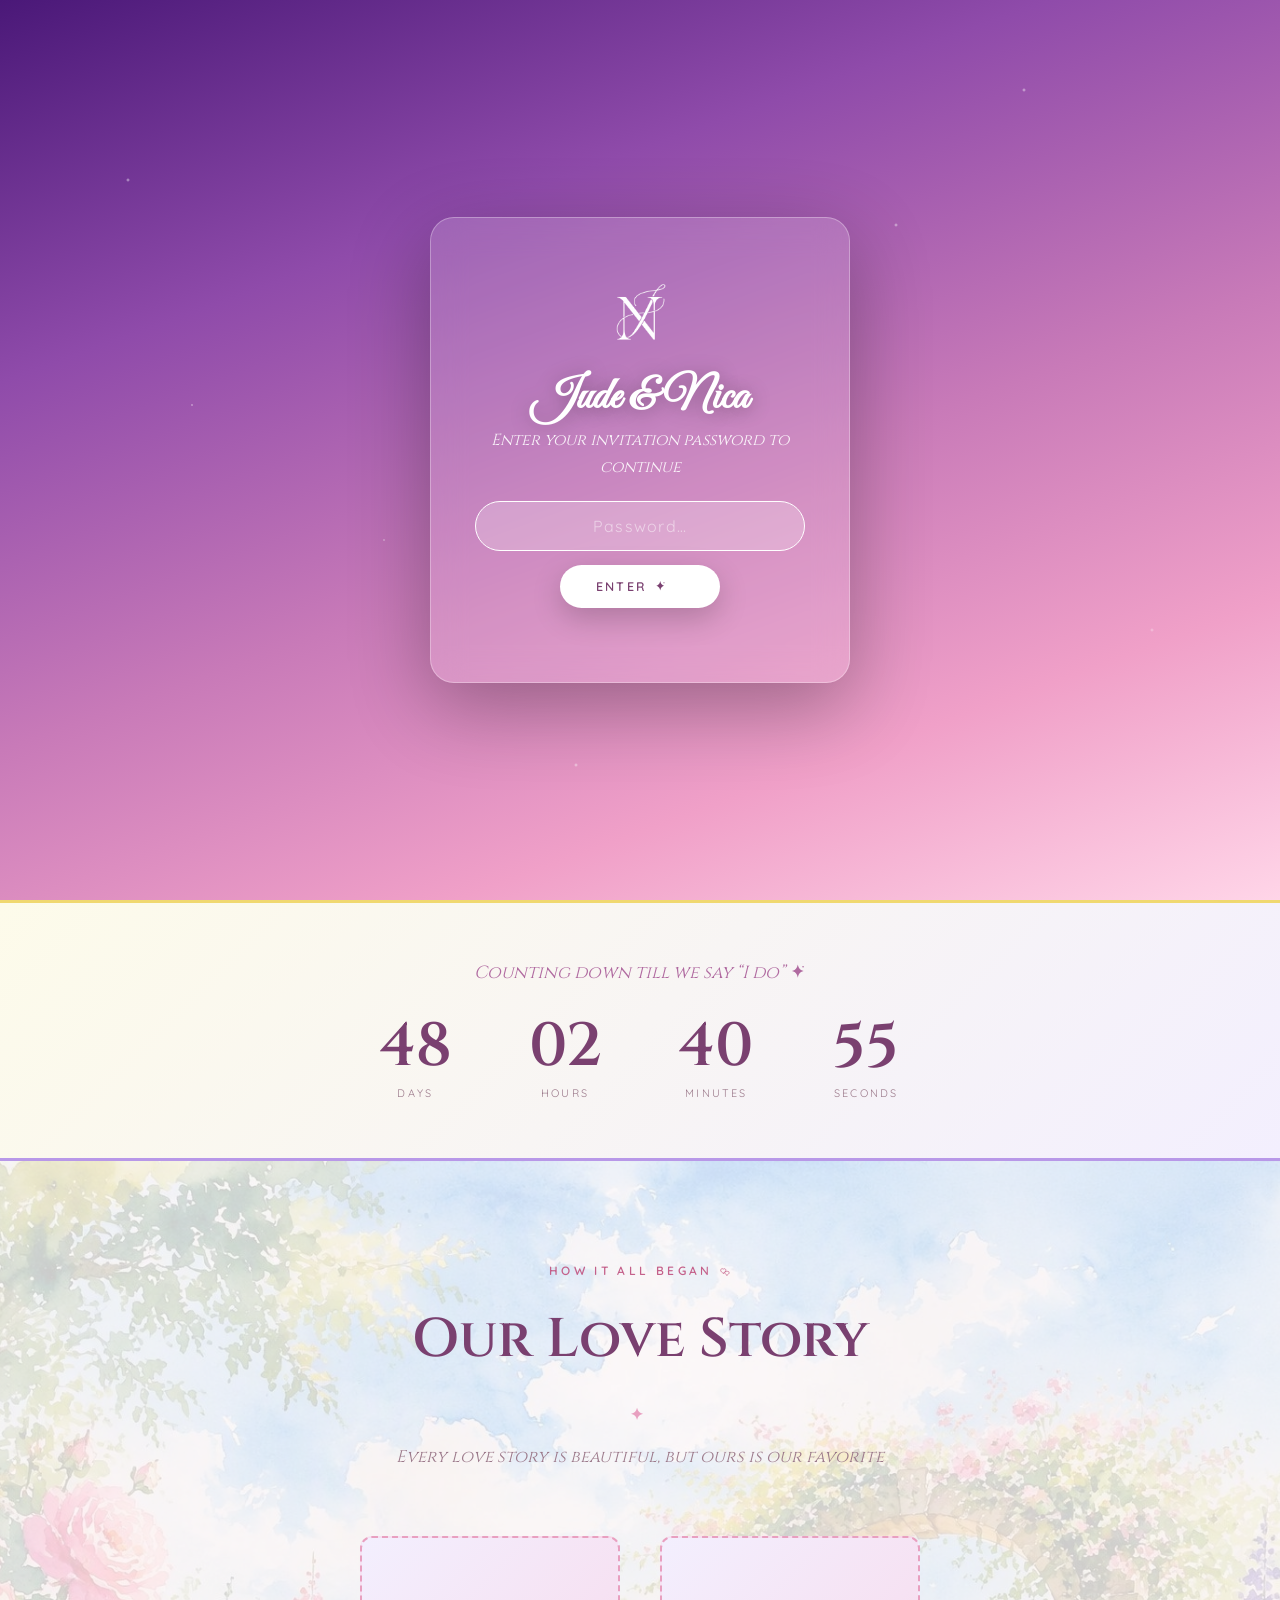
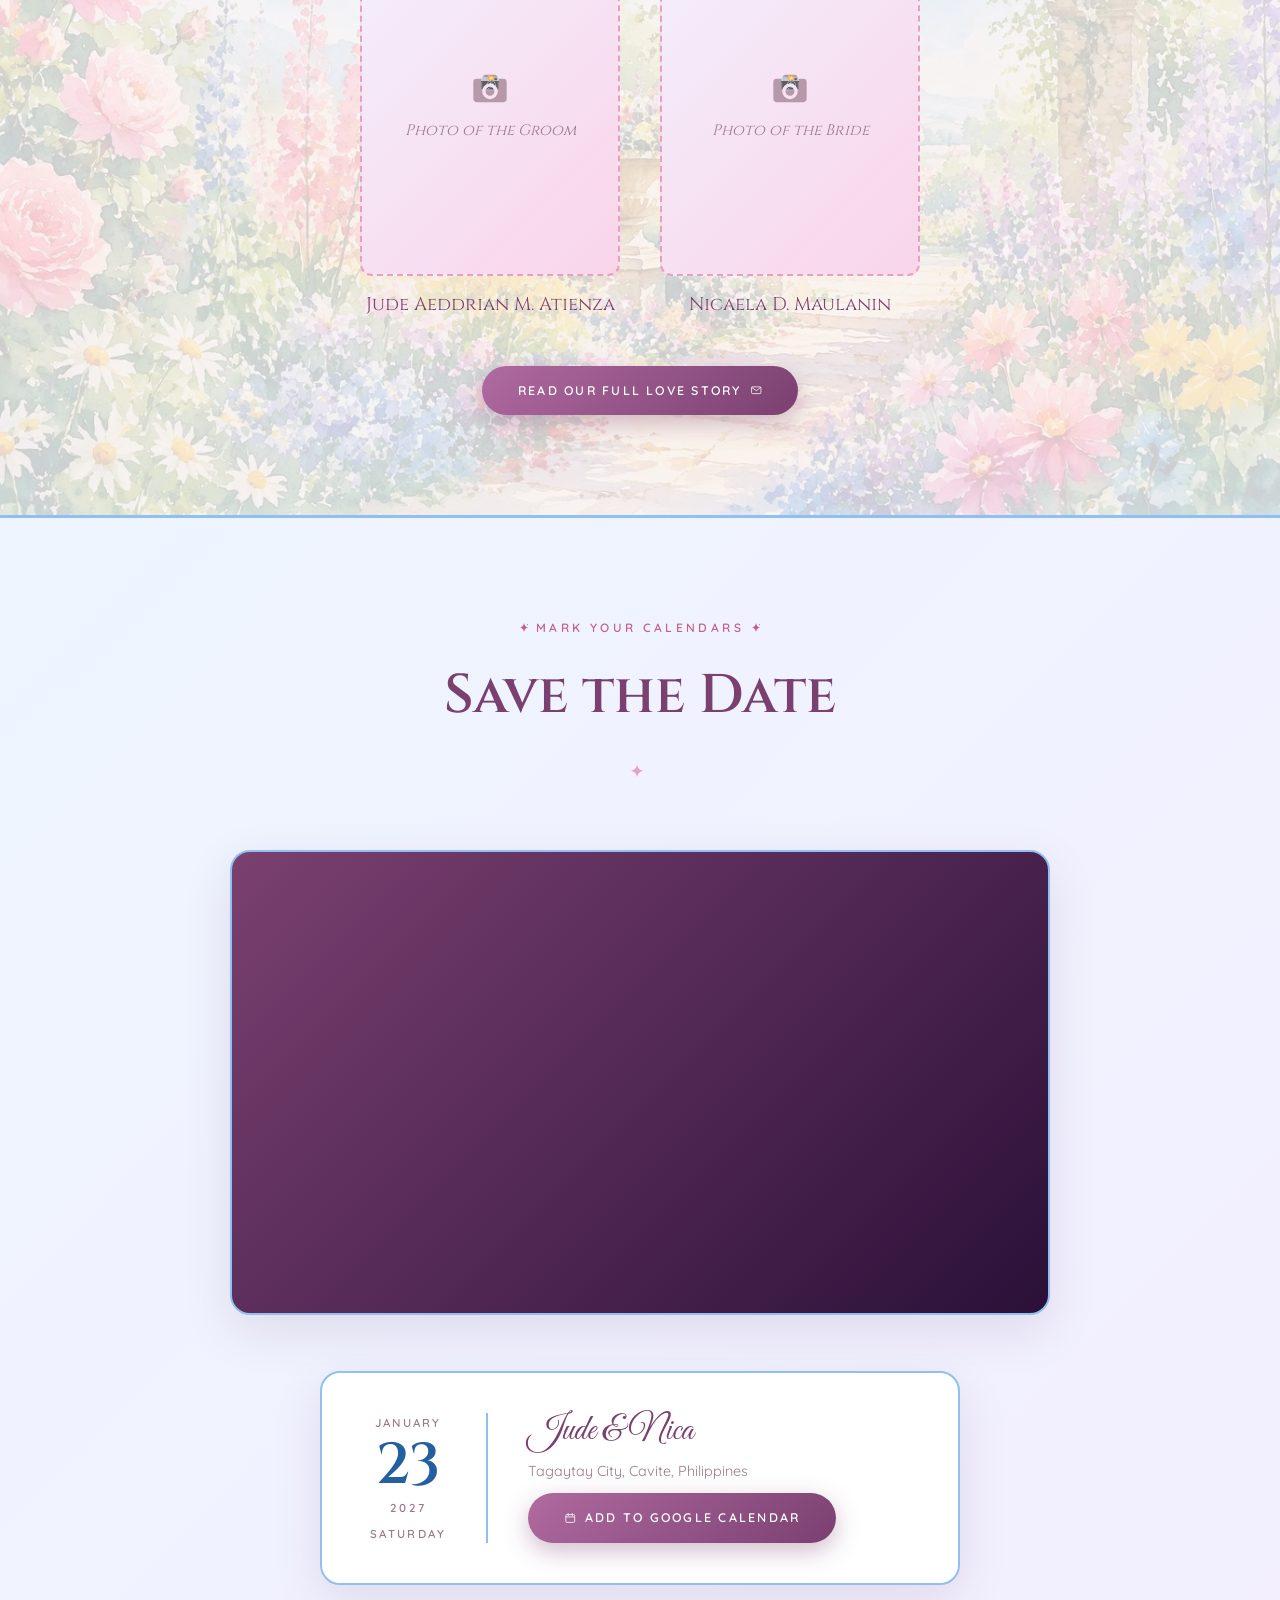
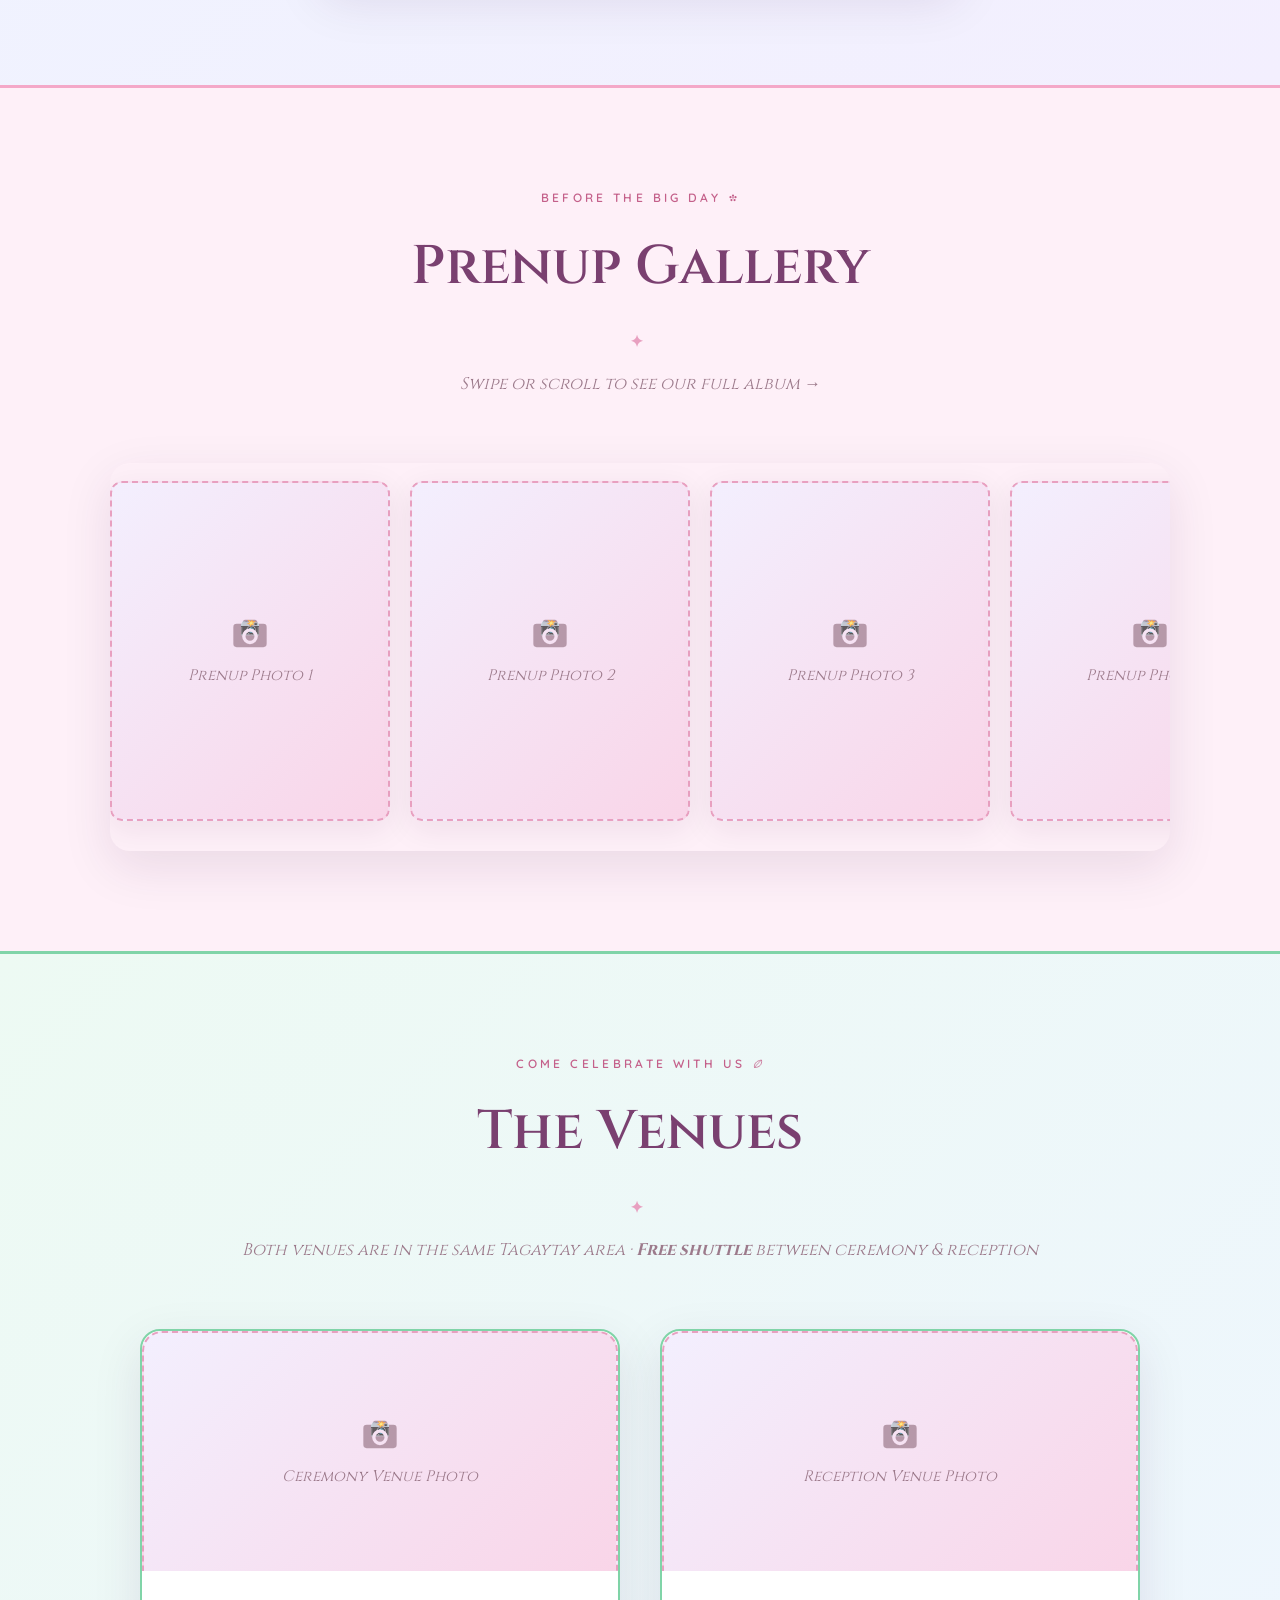
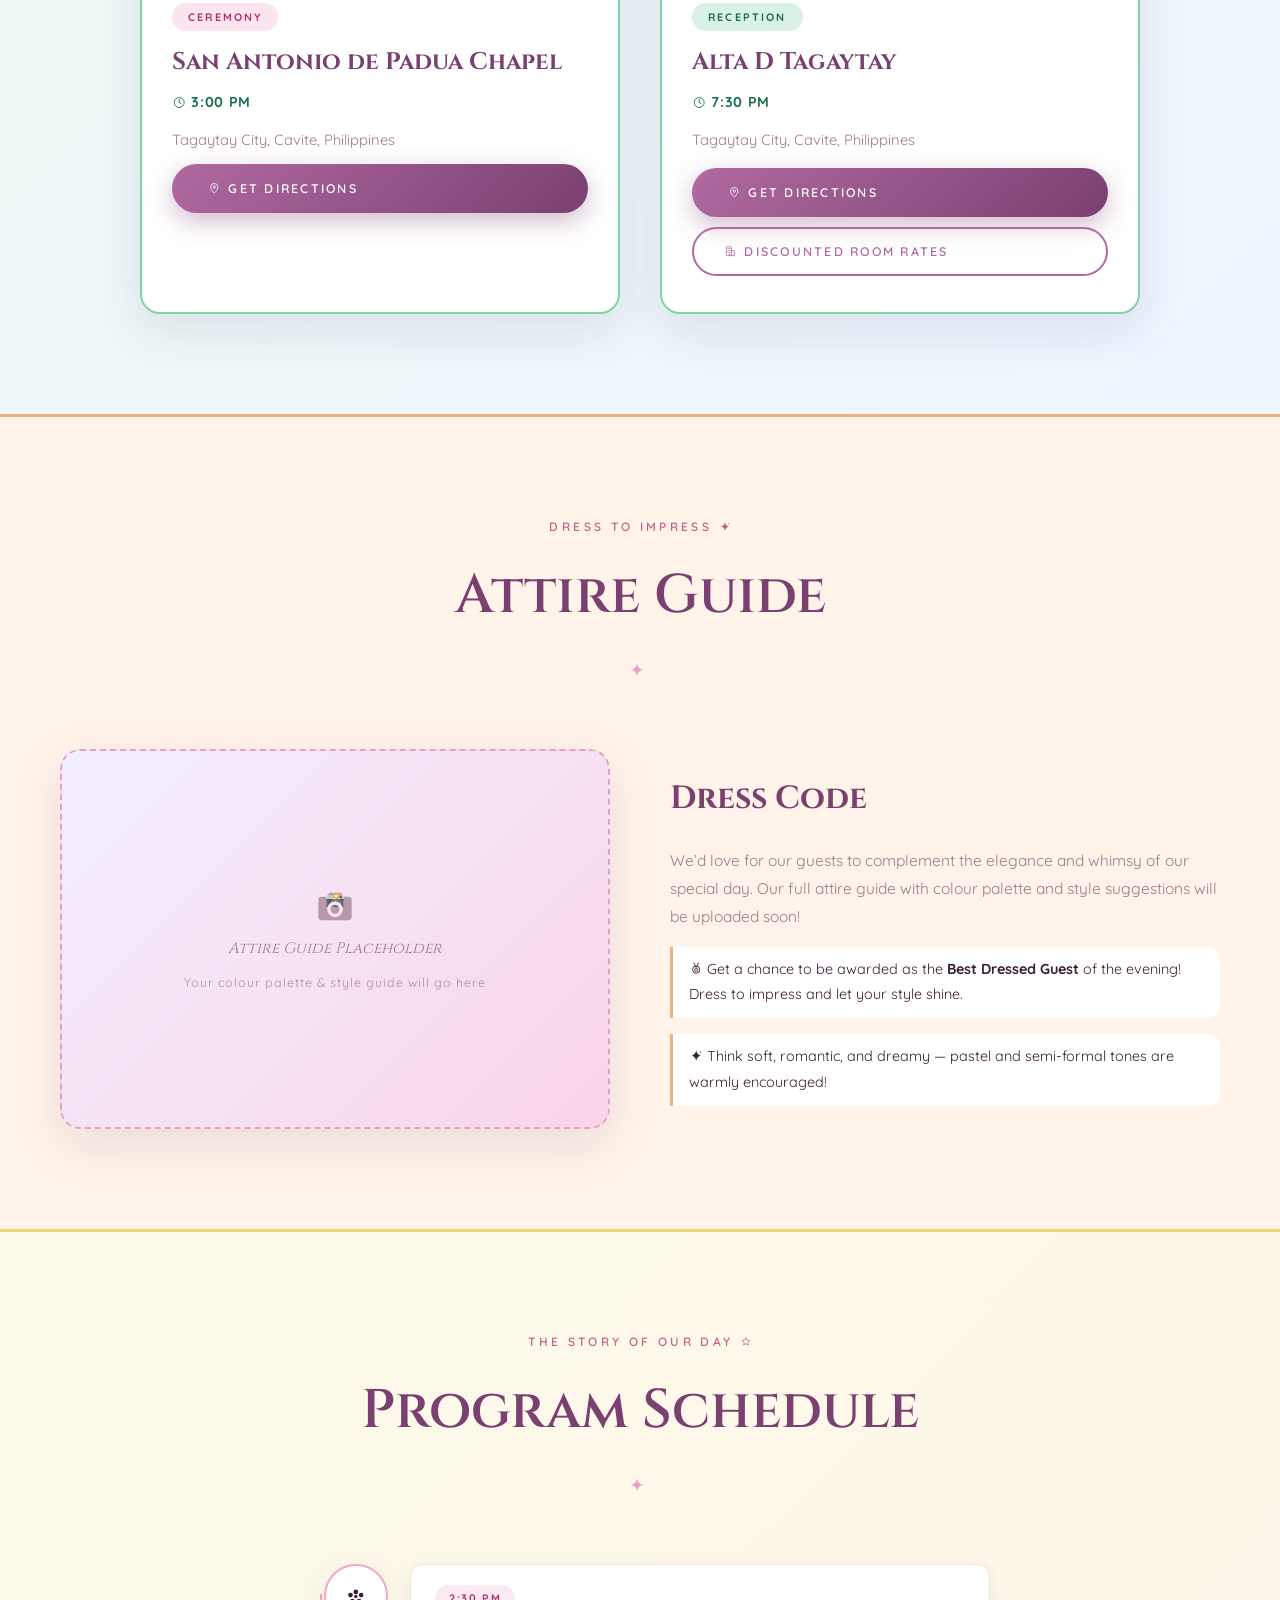
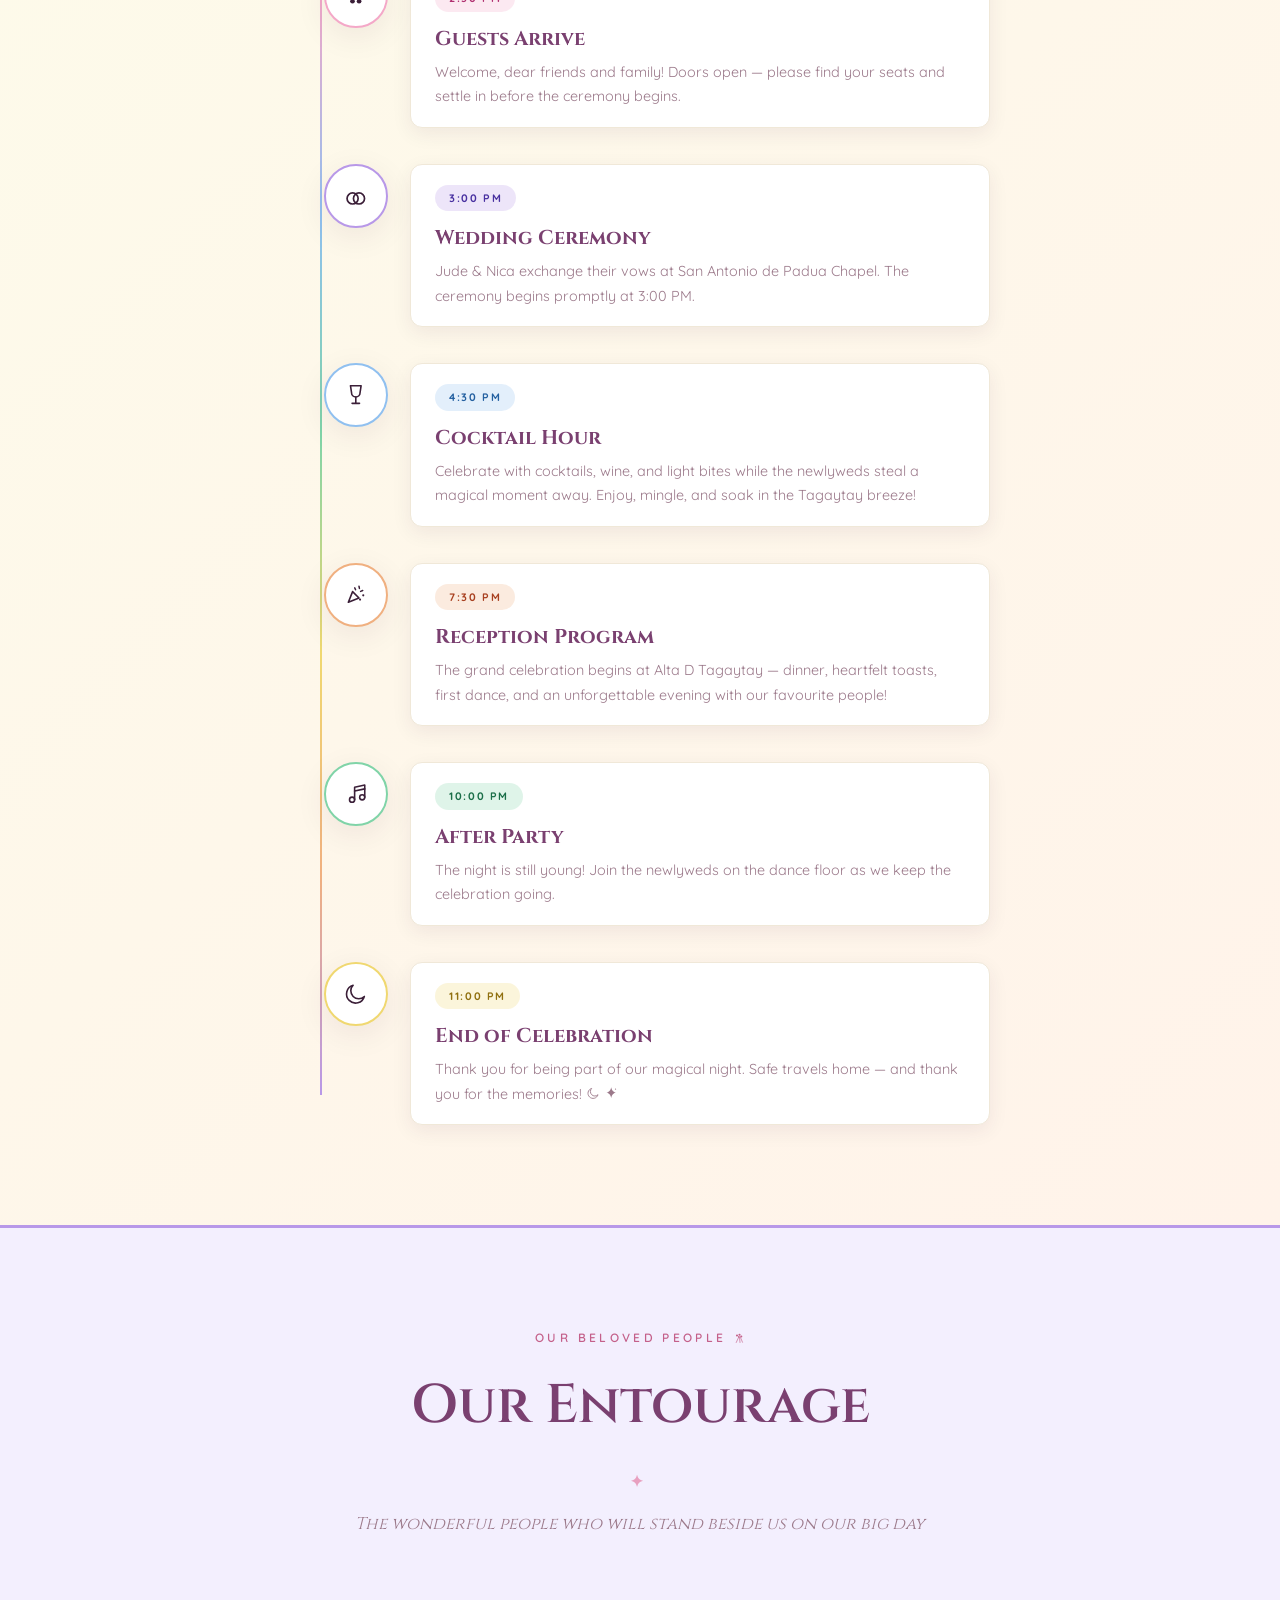
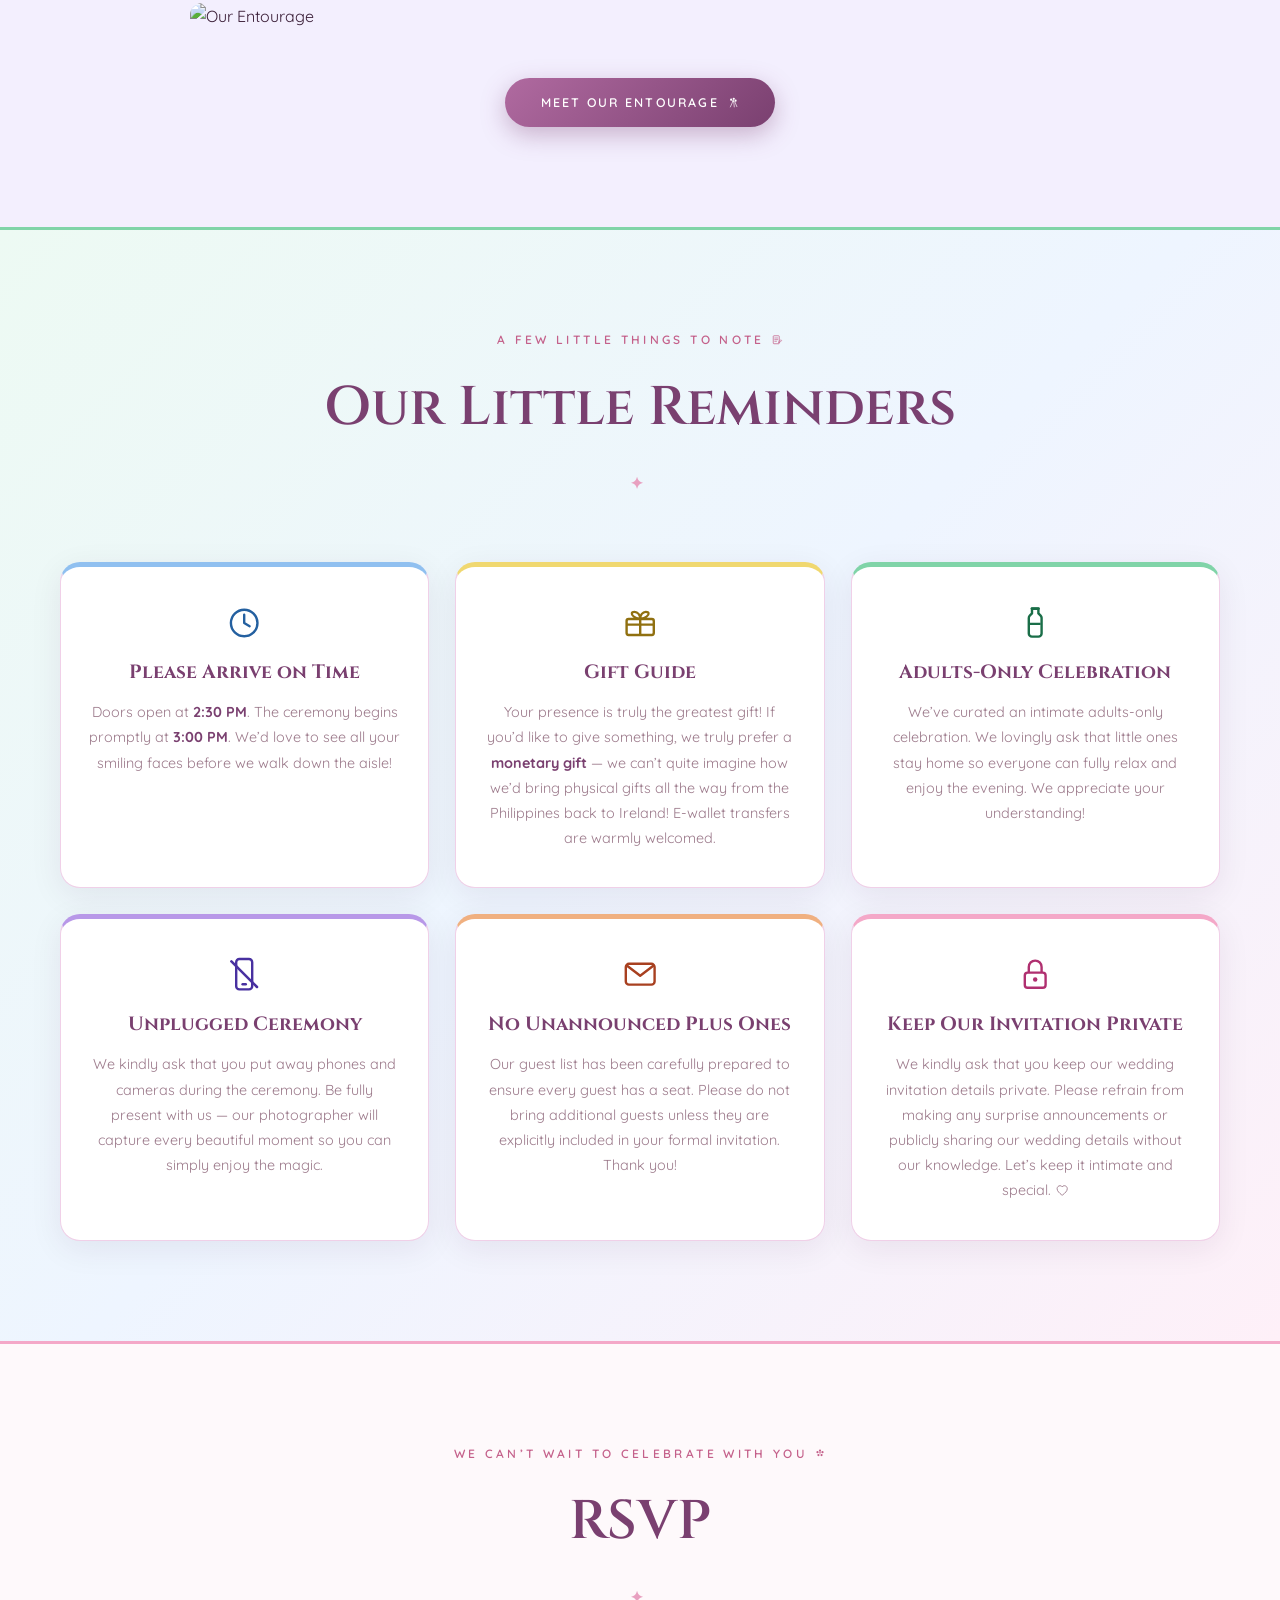
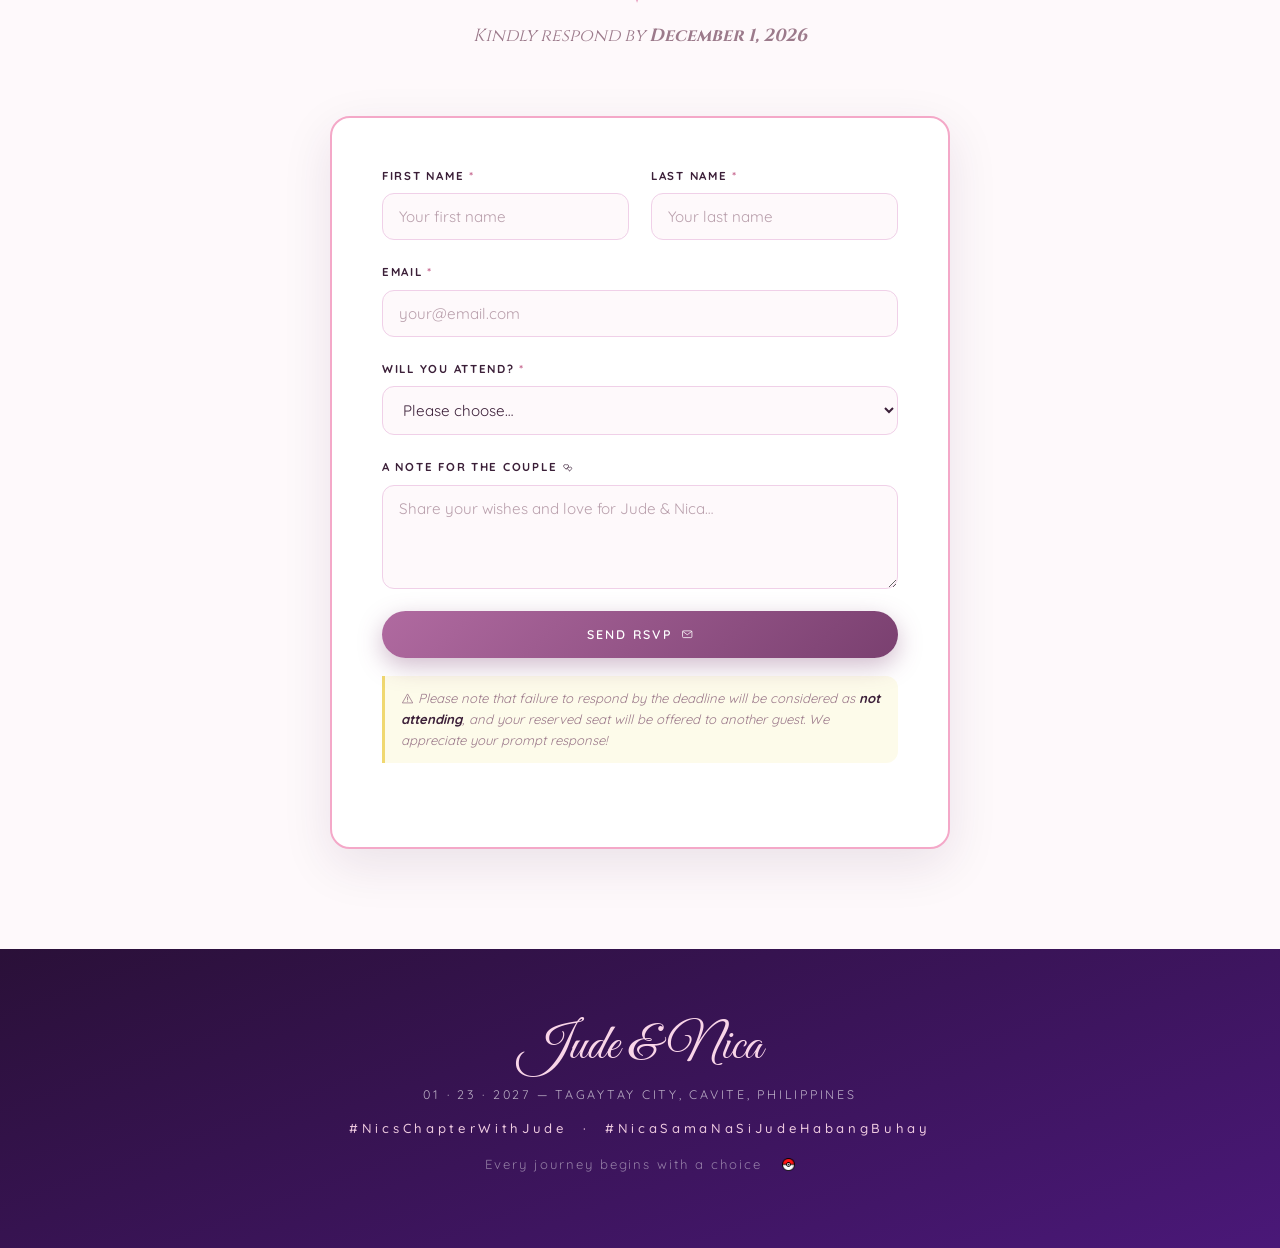
==== commit 4620195e: "Add hotel rates page, nav section indicator, entourage/love-story pages - Add hotel-rates.html with " ====
--- a/index.html
+++ b/index.html
@@ -28,7 +28,7 @@
                 autocomplete="off"
                 required
             />
-            <button type="submit" class="btn btn--light pw-gate__btn">Enter &#10024;</button>
+            <button type="submit" class="btn btn--light pw-gate__btn">Enter <svg class="icon" aria-hidden="true"><use href="img/icons.svg#icon-sparkle"></use></svg></button>
         </form>
         <p class="pw-gate__error" id="pwError" role="alert" aria-live="polite"></p>
     </div>
@@ -39,7 +39,7 @@
 
 <!-- MUSIC TOGGLE BUTTON (shown only when bgMusicUrl is set) -->
 <button class="music-btn" id="musicBtn" aria-label="Play background music" title="Toggle music" hidden>
-    <span id="musicIcon">&#127925;</span>
+    <span id="musicIcon"><svg class="icon" aria-hidden="true"><use href="img/icons.svg#icon-music"></use></svg></span>
 </button>
 
 <!-- NAVIGATION -->
@@ -47,6 +47,7 @@
     <a href="#top" class="nav__brand">
         <img src="wedding_logo_transparent.png" alt="Jude &amp; Nica" class="nav__logo-img">
     </a>
+    <span class="nav__section-label" id="navSectionLabel" aria-live="polite"></span>
     <button class="nav__toggle" id="navToggle" aria-label="Toggle menu">
         <span></span><span></span><span></span>
     </button>
@@ -75,14 +76,14 @@
     </div>
     <div class="hero__overlay"></div>
     <div class="hero__content">
-        <p class="hero__eyebrow">&#10024; You are invited! &#10024;</p>
+        <p class="hero__eyebrow"><svg class="icon" aria-hidden="true"><use href="img/icons.svg#icon-sparkle"></use></svg> You are invited! <svg class="icon" aria-hidden="true"><use href="img/icons.svg#icon-sparkle"></use></svg></p>
         <h1 class="hero__names">Jude <span>&amp;</span> Nica</h1>
         <p class="hero__tagline">is getting married</p>
         <div class="hero__date">
             <span class="hero__date-main">January 23, 2027</span>
             <span>Tagaytay City, Cavite, Philippines</span>
         </div>
-        <a href="#rsvp" class="btn btn--light">RSVP Now &#128140;</a>
+        <a href="#rsvp" class="btn btn--light">RSVP Now <svg class="icon" aria-hidden="true"><use href="img/icons.svg#icon-envelope"></use></svg></a>
     </div>
     <div class="hero__floral" aria-hidden="true">
         <svg viewBox="0 0 1200 80" preserveAspectRatio="none" xmlns="http://www.w3.org/2000/svg">
@@ -93,7 +94,7 @@
 
 <!-- COUNTDOWN -->
 <section class="countdown" aria-label="Countdown to the wedding">
-    <p class="countdown__label">Counting down till we say &#8220;I do&#8221; &#10024;</p>
+    <p class="countdown__label">Counting down till we say &#8220;I do&#8221; <svg class="icon" aria-hidden="true"><use href="img/icons.svg#icon-sparkle"></use></svg></p>
     <div class="countdown__items">
         <div class="countdown__item"><span id="cd-days">00</span><small>Days</small></div>
         <div class="countdown__item"><span id="cd-hours">00</span><small>Hours</small></div>
@@ -102,154 +103,38 @@
     </div>
 </section>
 
-<!-- OUR LOVE STORY -->
-<section class="section story" id="story">
-    <div class="section__head reveal">
-        <p class="section__eyebrow">How it all began &#128149;</p>
+<!-- OUR LOVE STORY (teaser) -->
+<section class="section story-teaser" id="story">
+    <div class="section__head reveal">
+        <p class="section__eyebrow">How it all began <svg class="icon" aria-hidden="true"><use href="img/icons.svg#icon-hearts"></use></svg></p>
         <h2 class="section__title">Our Love Story</h2>
-    </div>
-    <div class="story__timeline">
-
-        <!-- Chapter 1: 4 photos -->
-        <div class="story__chapter reveal">
-            <div class="story__chapter-album">
-                <div class="story__album-track">
-                    <div class="story__album-photo"><div class="img-placeholder img-placeholder--mini"><span>&#128248;</span><p>Photo 1</p></div></div>
-                    <div class="story__album-photo"><div class="img-placeholder img-placeholder--mini"><span>&#128248;</span><p>Photo 2</p></div></div>
-                    <div class="story__album-photo"><div class="img-placeholder img-placeholder--mini"><span>&#128248;</span><p>Photo 3</p></div></div>
-                    <div class="story__album-photo"><div class="img-placeholder img-placeholder--mini"><span>&#128248;</span><p>Photo 4</p></div></div>
-                </div>
-            </div>
-            <div class="story__chapter-body">
-                <div class="story__chapter-tag story__chapter-tag--1">Chapter 1</div>
-                <h3>&#128149; The Crush</h3>
-                <p>It all started in Jude&#8217;s final year of college at PUP. Nica was on a mission &#8212; running a campaign in his section as she vied for president of the PUP ECE student organization. Jude watched her speak with passion and conviction, and just like that, his heart was already a little bit hers.</p>
-            </div>
-        </div>
-
-        <!-- Chapter 2: 4 photos -->
-        <div class="story__chapter story__chapter--reverse reveal">
-            <div class="story__chapter-album">
-                <div class="story__album-track">
-                    <div class="story__album-photo"><div class="img-placeholder img-placeholder--mini"><span>&#128248;</span><p>Photo 1</p></div></div>
-                    <div class="story__album-photo"><div class="img-placeholder img-placeholder--mini"><span>&#128248;</span><p>Photo 2</p></div></div>
-                    <div class="story__album-photo"><div class="img-placeholder img-placeholder--mini"><span>&#128248;</span><p>Photo 3</p></div></div>
-                    <div class="story__album-photo"><div class="img-placeholder img-placeholder--mini"><span>&#128248;</span><p>Photo 4</p></div></div>
-                </div>
-            </div>
-            <div class="story__chapter-body">
-                <div class="story__chapter-tag story__chapter-tag--2">Chapter 2</div>
-                <h3>&#127881; Finally Official</h3>
-                <p>What started as a quiet admiration blossomed into something beautiful. The moment they became official was nothing short of magical &#8212; two people choosing each other and saying yes to the adventure ahead.</p>
-            </div>
-        </div>
-
-        <!-- Chapter 3: 4 photos -->
-        <div class="story__chapter reveal">
-            <div class="story__chapter-album">
-                <div class="story__album-track">
-                    <div class="story__album-photo"><div class="img-placeholder img-placeholder--mini"><span>&#128248;</span><p>Photo 1</p></div></div>
-                    <div class="story__album-photo"><div class="img-placeholder img-placeholder--mini"><span>&#128248;</span><p>Photo 2</p></div></div>
-                    <div class="story__album-photo"><div class="img-placeholder img-placeholder--mini"><span>&#128248;</span><p>Photo 3</p></div></div>
-                    <div class="story__album-photo"><div class="img-placeholder img-placeholder--mini"><span>&#128248;</span><p>Photo 4</p></div></div>
-                </div>
-            </div>
-            <div class="story__chapter-body">
-                <div class="story__chapter-tag story__chapter-tag--3">Chapter 3</div>
-                <h3>&#9992;&#65039; Love Across the Miles</h3>
-                <p>Distance tried to come between them &#8212; but it never stood a chance. For almost a year, they kept their love alive through late-night calls, countdowns, and the promise of a future together. Philippines to Ireland, they proved that real love waits for no distance.</p>
-            </div>
-        </div>
-
-        <!-- Chapter 4: 4 photos -->
-        <div class="story__chapter story__chapter--reverse reveal">
-            <div class="story__chapter-album">
-                <div class="story__album-track">
-                    <div class="story__album-photo"><div class="img-placeholder img-placeholder--mini"><span>&#128248;</span><p>Photo 1</p></div></div>
-                    <div class="story__album-photo"><div class="img-placeholder img-placeholder--mini"><span>&#128248;</span><p>Photo 2</p></div></div>
-                    <div class="story__album-photo"><div class="img-placeholder img-placeholder--mini"><span>&#128248;</span><p>Photo 3</p></div></div>
-                    <div class="story__album-photo"><div class="img-placeholder img-placeholder--mini"><span>&#128248;</span><p>Photo 4</p></div></div>
-                </div>
-            </div>
-            <div class="story__chapter-body">
-                <div class="story__chapter-tag story__chapter-tag--4">Chapter 4</div>
-                <h3>&#128049; Together at Last &#8212; Ireland, 2023</h3>
-                <p>In 2023, the wait was finally over. Nica crossed the world to be with Jude in Ireland, and together they built a little home full of warmth, laughter, and three very spoiled fur babies who immediately took over the house &#8212; and their hearts.</p>
-            </div>
-        </div>
-
-        <!-- Chapter 5: Wanderlust — 12 photos -->
-        <div class="story__chapter reveal">
-            <div class="story__chapter-album">
-                <div class="story__album-track">
-                    <div class="story__album-photo"><div class="img-placeholder img-placeholder--mini"><span>&#128248;</span><p>Photo 1</p></div></div>
-                    <div class="story__album-photo"><div class="img-placeholder img-placeholder--mini"><span>&#128248;</span><p>Photo 2</p></div></div>
-                    <div class="story__album-photo"><div class="img-placeholder img-placeholder--mini"><span>&#128248;</span><p>Photo 3</p></div></div>
-                    <div class="story__album-photo"><div class="img-placeholder img-placeholder--mini"><span>&#128248;</span><p>Photo 4</p></div></div>
-                    <div class="story__album-photo"><div class="img-placeholder img-placeholder--mini"><span>&#128248;</span><p>Photo 5</p></div></div>
-                    <div class="story__album-photo"><div class="img-placeholder img-placeholder--mini"><span>&#128248;</span><p>Photo 6</p></div></div>
-                    <div class="story__album-photo"><div class="img-placeholder img-placeholder--mini"><span>&#128248;</span><p>Photo 7</p></div></div>
-                    <div class="story__album-photo"><div class="img-placeholder img-placeholder--mini"><span>&#128248;</span><p>Photo 8</p></div></div>
-                    <div class="story__album-photo"><div class="img-placeholder img-placeholder--mini"><span>&#128248;</span><p>Photo 9</p></div></div>
-                    <div class="story__album-photo"><div class="img-placeholder img-placeholder--mini"><span>&#128248;</span><p>Photo 10</p></div></div>
-                    <div class="story__album-photo"><div class="img-placeholder img-placeholder--mini"><span>&#128248;</span><p>Photo 11</p></div></div>
-                    <div class="story__album-photo"><div class="img-placeholder img-placeholder--mini"><span>&#128248;</span><p>Photo 12</p></div></div>
-                </div>
-            </div>
-            <div class="story__chapter-body">
-                <div class="story__chapter-tag story__chapter-tag--5">Chapter 5</div>
-                <h3>&#128506;&#65039; Wanderlust Together</h3>
-                <p>Two hearts, one passport at a time. From the rolling green hills of Ireland to breathtaking European cities, and back to the beautiful islands of the Philippines &#8212; Jude and Nica have turned exploring the world into one of their greatest love languages.</p>
-            </div>
-        </div>
-
-        <!-- Chapter 6: 4 photos -->
-        <div class="story__chapter story__chapter--reverse reveal">
-            <div class="story__chapter-album">
-                <div class="story__album-track">
-                    <div class="story__album-photo"><div class="img-placeholder img-placeholder--mini"><span>&#128248;</span><p>Photo 1</p></div></div>
-                    <div class="story__album-photo"><div class="img-placeholder img-placeholder--mini"><span>&#128248;</span><p>Photo 2</p></div></div>
-                    <div class="story__album-photo"><div class="img-placeholder img-placeholder--mini"><span>&#128248;</span><p>Photo 3</p></div></div>
-                    <div class="story__album-photo"><div class="img-placeholder img-placeholder--mini"><span>&#128248;</span><p>Photo 4</p></div></div>
-                </div>
-            </div>
-            <div class="story__chapter-body">
-                <div class="story__chapter-tag story__chapter-tag--6">Chapter 6</div>
-                <h3>&#127968; Building Our Future</h3>
-                <p>They dreamed it, they worked for it, and they made it happen &#8212; together. Their dream car is in the driveway, and they now have two places to call home: one in the heart of Ireland and one in the Philippines. Every milestone, every memory, built side by side.</p>
-            </div>
-        </div>
-
-        <!-- Chapter 7: Forever — 4 photos -->
-        <div class="story__chapter reveal">
-            <div class="story__chapter-album">
-                <div class="story__album-track">
-                    <div class="story__album-photo"><div class="img-placeholder img-placeholder--mini"><span>&#128248;</span><p>Photo 1</p></div></div>
-                    <div class="story__album-photo"><div class="img-placeholder img-placeholder--mini"><span>&#128248;</span><p>Photo 2</p></div></div>
-                    <div class="story__album-photo"><div class="img-placeholder img-placeholder--mini"><span>&#128248;</span><p>Photo 3</p></div></div>
-                    <div class="story__album-photo"><div class="img-placeholder img-placeholder--mini"><span>&#128248;</span><p>Photo 4</p></div></div>
-                </div>
-            </div>
-            <div class="story__chapter-body">
-                <div class="story__chapter-tag story__chapter-tag--7">Chapter 7</div>
-                <h3>&#128141; Forever Starts in 2027</h3>
-                <p>After years of growing, loving, and building a beautiful life together &#8212; they&#8217;re finally ready to make it official and legal. In 2027, Jude and Nica will say &#8220;I do&#8221; and begin the most exciting chapter yet: building a family of their very own.</p>
-            </div>
-        </div>
-
+        <p class="section__sub">Every love story is beautiful, but ours is our favorite</p>
+    </div>
+    <div class="story-teaser__couple reveal">
+        <div class="story-teaser__person">
+            <div class="img-placeholder img-placeholder--photo"><span>&#128248;</span><p>Photo of the Groom</p></div>
+            <p class="story-teaser__name">Jude Aeddrian M. Atienza</p>
+        </div>
+        <div class="story-teaser__person">
+            <div class="img-placeholder img-placeholder--photo"><span>&#128248;</span><p>Photo of the Bride</p></div>
+            <p class="story-teaser__name">Nicaela D. Maulanin</p>
+        </div>
+    </div>
+    <div class="story-teaser__cta reveal">
+        <a href="love-story.html" class="btn btn--dark">Read Our Full Love Story <svg class="icon" aria-hidden="true"><use href="img/icons.svg#icon-envelope"></use></svg></a>
     </div>
 </section>
 
 <!-- SAVE THE DATE -->
 <section class="section savethedate" id="savethedate">
     <div class="section__head reveal">
-        <p class="section__eyebrow">&#10024; Mark your calendars &#10024;</p>
+        <p class="section__eyebrow"><svg class="icon" aria-hidden="true"><use href="img/icons.svg#icon-sparkle"></use></svg> Mark your calendars <svg class="icon" aria-hidden="true"><use href="img/icons.svg#icon-sparkle"></use></svg></p>
         <h2 class="section__title">Save the Date</h2>
     </div>
     <div class="savethedate__video-wrap reveal">
         <div class="savethedate__frame" id="videoFrame">
             <div class="savethedate__placeholder" id="videoPlaceholder">
-                <div class="savethedate__play">&#9654;</div>
+                <div class="savethedate__play"><svg class="icon" aria-hidden="true"><use href="img/icons.svg#icon-play"></use></svg></div>
                 <p>Our Save-the-Date video is coming soon&hellip;</p>
                 <span>Check back here for the next chapter!</span>
             </div>
@@ -260,11 +145,12 @@
             <span class="savethedate__month">January</span>
             <span class="savethedate__day">23</span>
             <span class="savethedate__year">2027</span>
+            <span class="savethedate__weekday">Saturday</span>
         </div>
         <div class="savethedate__info">
             <p class="savethedate__couple">Jude &amp; Nica</p>
             <p>Tagaytay City, Cavite, Philippines</p>
-            <a href="#" id="addToCalendar" class="btn btn--dark" target="_blank" rel="noopener">&#128197; Add to Google Calendar</a>
+            <a href="#" id="addToCalendar" class="btn btn--dark" target="_blank" rel="noopener"><svg class="icon" aria-hidden="true"><use href="img/icons.svg#icon-calendar"></use></svg> Add to Google Calendar</a>
         </div>
     </div>
 </section>
@@ -272,7 +158,7 @@
 <!-- PRENUP GALLERY -->
 <section class="section prenup" id="prenup">
     <div class="section__head reveal">
-        <p class="section__eyebrow">Before the big day &#127800;</p>
+        <p class="section__eyebrow">Before the big day <svg class="icon" aria-hidden="true"><use href="img/icons.svg#icon-blossom"></use></svg></p>
         <h2 class="section__title">Prenup Gallery</h2>
         <p class="section__sub">Swipe or scroll to see our full album &rarr;</p>
     </div>
@@ -299,7 +185,7 @@
 <!-- VENUE -->
 <section class="section venue" id="venue">
     <div class="section__head reveal">
-        <p class="section__eyebrow">Come celebrate with us &#127807;</p>
+        <p class="section__eyebrow">Come celebrate with us <svg class="icon" aria-hidden="true"><use href="img/icons.svg#icon-leaf"></use></svg></p>
         <h2 class="section__title">The Venues</h2>
         <p class="venue__location-note">Both venues are in the same Tagaytay area &middot; <strong>Free shuttle</strong> between ceremony &amp; reception</p>
     </div>
@@ -313,9 +199,9 @@
             <div class="venue__body">
                 <div class="venue__badge venue__badge--ceremony">Ceremony</div>
                 <h3>San Antonio de Padua Chapel</h3>
-                <p class="venue__time">&#128336; 3:00 PM</p>
+                <p class="venue__time"><svg class="icon" aria-hidden="true"><use href="img/icons.svg#icon-clock"></use></svg> 3:00 PM</p>
                 <p>Tagaytay City, Cavite, Philippines</p>
-                <a href="https://www.google.com/maps/dir/?api=1&amp;destination=San+Antonio+de+Padua+Parish+Tagaytay+Cavite" class="btn btn--dark" target="_blank" rel="noopener">&#128205; Get Directions</a>
+                <a href="https://www.google.com/maps/dir/?api=1&amp;destination=14.1345514,121.0172672" class="btn btn--dark" target="_blank" rel="noopener"><svg class="icon" aria-hidden="true"><use href="img/icons.svg#icon-pin"></use></svg> Get Directions</a>
             </div>
         </div>
 
@@ -327,12 +213,11 @@
             <div class="venue__body">
                 <div class="venue__badge venue__badge--reception">Reception</div>
                 <h3>Alta D Tagaytay</h3>
-                <p class="venue__time">&#128338; 7:30 PM</p>
+                <p class="venue__time"><svg class="icon" aria-hidden="true"><use href="img/icons.svg#icon-clock"></use></svg> 7:30 PM</p>
                 <p>Tagaytay City, Cavite, Philippines</p>
                 <div class="venue__btns">
-                    <a href="https://www.google.com/maps/dir/?api=1&amp;destination=Alta+D+Tagaytay" class="btn btn--dark" target="_blank" rel="noopener">&#128205; Get Directions</a>
-                    <!-- HOTEL ROOM RATES: Replace # with the actual booking link from Alta D Tagaytay -->
-                    <a href="#" class="btn btn--outline" id="hotelRoomLink" target="_blank" rel="noopener">&#127970; Discounted Room Rates</a>
+                    <a href="https://www.google.com/maps/dir/?api=1&amp;destination=Alta+D+Tagaytay" class="btn btn--dark" target="_blank" rel="noopener"><svg class="icon" aria-hidden="true"><use href="img/icons.svg#icon-pin"></use></svg> Get Directions</a>
+                    <a href="hotel-rates.html" class="btn btn--outline" id="hotelRoomLink"><svg class="icon" aria-hidden="true"><use href="img/icons.svg#icon-building"></use></svg> Discounted Room Rates</a>
                 </div>
             </div>
         </div>
@@ -344,7 +229,7 @@
 <!-- ATTIRE GUIDE -->
 <section class="section attire" id="attire">
     <div class="section__head reveal">
-        <p class="section__eyebrow">Dress to impress &#10024;</p>
+        <p class="section__eyebrow">Dress to impress <svg class="icon" aria-hidden="true"><use href="img/icons.svg#icon-sparkle"></use></svg></p>
         <h2 class="section__title">Attire Guide</h2>
     </div>
     <div class="attire__wrap reveal">
@@ -359,8 +244,8 @@
         <div class="attire__body">
             <h3>Dress Code</h3>
             <p>We&#8217;d love for our guests to complement the elegance and whimsy of our special day. Our full attire guide with colour palette and style suggestions will be uploaded soon!</p>
-            <p class="attire__note">&#127941; Get a chance to be awarded as the <strong>Best Dressed Guest</strong> of the evening! Dress to impress and let your style shine.</p>
-            <p class="attire__note">&#10024; Think soft, romantic, and dreamy &#8212; pastel and semi-formal tones are warmly encouraged!</p>
+            <p class="attire__note"><svg class="icon" aria-hidden="true"><use href="img/icons.svg#icon-medal"></use></svg> Get a chance to be awarded as the <strong>Best Dressed Guest</strong> of the evening! Dress to impress and let your style shine.</p>
+            <p class="attire__note"><svg class="icon" aria-hidden="true"><use href="img/icons.svg#icon-sparkle"></use></svg> Think soft, romantic, and dreamy &#8212; pastel and semi-formal tones are warmly encouraged!</p>
         </div>
     </div>
 </section>
@@ -368,13 +253,13 @@
 <!-- PROGRAM SCHEDULE -->
 <section class="section program" id="program">
     <div class="section__head reveal">
-        <p class="section__eyebrow">The story of our day &#127775;</p>
+        <p class="section__eyebrow">The story of our day <svg class="icon" aria-hidden="true"><use href="img/icons.svg#icon-star"></use></svg></p>
         <h2 class="section__title">Program Schedule</h2>
     </div>
     <div class="program__timeline">
 
         <div class="program__item reveal">
-            <div class="program__dot" aria-hidden="true">&#127800;</div>
+            <div class="program__dot" aria-hidden="true"><svg class="icon" aria-hidden="true"><use href="img/icons.svg#icon-blossom"></use></svg></div>
             <div class="program__body">
                 <span class="program__time">2:30 PM</span>
                 <h3>Guests Arrive</h3>
@@ -383,7 +268,7 @@
         </div>
 
         <div class="program__item reveal">
-            <div class="program__dot" aria-hidden="true">&#128141;</div>
+            <div class="program__dot" aria-hidden="true"><svg class="icon" aria-hidden="true"><use href="img/icons.svg#icon-ring"></use></svg></div>
             <div class="program__body">
                 <span class="program__time">3:00 PM</span>
                 <h3>Wedding Ceremony</h3>
@@ -392,7 +277,7 @@
         </div>
 
         <div class="program__item reveal">
-            <div class="program__dot" aria-hidden="true">&#127863;</div>
+            <div class="program__dot" aria-hidden="true"><svg class="icon" aria-hidden="true"><use href="img/icons.svg#icon-wine"></use></svg></div>
             <div class="program__body">
                 <span class="program__time">4:30 PM</span>
                 <h3>Cocktail Hour</h3>
@@ -401,7 +286,7 @@
         </div>
 
         <div class="program__item reveal">
-            <div class="program__dot" aria-hidden="true">&#127881;</div>
+            <div class="program__dot" aria-hidden="true"><svg class="icon" aria-hidden="true"><use href="img/icons.svg#icon-confetti"></use></svg></div>
             <div class="program__body">
                 <span class="program__time">7:30 PM</span>
                 <h3>Reception Program</h3>
@@ -410,7 +295,7 @@
         </div>
 
         <div class="program__item reveal">
-            <div class="program__dot" aria-hidden="true">&#127925;</div>
+            <div class="program__dot" aria-hidden="true"><svg class="icon" aria-hidden="true"><use href="img/icons.svg#icon-music"></use></svg></div>
             <div class="program__body">
                 <span class="program__time">10:00 PM</span>
                 <h3>After Party</h3>
@@ -419,227 +304,74 @@
         </div>
 
         <div class="program__item reveal">
-            <div class="program__dot" aria-hidden="true">&#127769;</div>
+            <div class="program__dot" aria-hidden="true"><svg class="icon" aria-hidden="true"><use href="img/icons.svg#icon-moon"></use></svg></div>
             <div class="program__body">
                 <span class="program__time">11:00 PM</span>
                 <h3>End of Celebration</h3>
-                <p>Thank you for being part of our magical night. Safe travels home &#8212; and thank you for the memories! &#127769;&#10024;</p>
-            </div>
-        </div>
-
-    </div>
-</section>
-
-<!-- ENTOURAGE -->
-<section class="section entourage" id="entourage">
-    <div class="section__head reveal">
-        <p class="section__eyebrow">Our beloved people &#128144;</p>
+                <p>Thank you for being part of our magical night. Safe travels home &#8212; and thank you for the memories! <svg class="icon" aria-hidden="true"><use href="img/icons.svg#icon-moon"></use></svg> <svg class="icon" aria-hidden="true"><use href="img/icons.svg#icon-sparkle"></use></svg></p>
+            </div>
+        </div>
+
+    </div>
+</section>
+
+<!-- ENTOURAGE (teaser) -->
+<section class="section entourage-teaser" id="entourage">
+    <div class="section__head reveal">
+        <p class="section__eyebrow">Our beloved people <svg class="icon" aria-hidden="true"><use href="img/icons.svg#icon-bouquet"></use></svg></p>
         <h2 class="section__title">Our Entourage</h2>
         <p class="section__sub">The wonderful people who will stand beside us on our big day</p>
     </div>
-    <div class="entourage__grid">
-
-        <!-- Parents (wide, pink) -->
-        <div class="entourage__group entourage__group--wide entourage__group--pink reveal">
-            <div class="entourage__group-icon">&#128106;</div>
-            <h3 class="entourage__group-title">Parents</h3>
-            <div class="entourage__two-col">
-                <div>
-                    <p class="entourage__sublabel">Parents of the Bride</p>
-                    <p>[Father of the Bride]</p>
-                    <p>[Mother of the Bride]</p>
-                    <div class="entourage__subgroup">
-                        <p class="entourage__sublabel">Step Parents of the Bride</p>
-                        <p>[Step Father of the Bride]</p>
-                        <p>[Step Mother of the Bride]</p>
-                    </div>
-                </div>
-                <div>
-                    <p class="entourage__sublabel">Parents of the Groom</p>
-                    <p>[Father of the Groom]</p>
-                    <p>[Mother of the Groom]</p>
-                    <div class="entourage__subgroup">
-                        <p class="entourage__sublabel">Grandfather of the Groom</p>
-                        <p>[Grandfather of the Groom]</p>
-                    </div>
-                </div>
-            </div>
-        </div>
-
-        <!-- Principal Sponsors (wide, gold, 7 each) -->
-        <div class="entourage__group entourage__group--wide entourage__group--gold reveal">
-            <div class="entourage__group-icon">&#11088;</div>
-            <h3 class="entourage__group-title">Principal Sponsors</h3>
-            <div class="entourage__two-col">
-                <div>
-                    <p class="entourage__sublabel">Ninong</p>
-                    <p>[Ninong Name 1]</p>
-                    <p>[Ninong Name 2]</p>
-                    <p>[Ninong Name 3]</p>
-                    <p>[Ninong Name 4]</p>
-                    <p>[Ninong Name 5]</p>
-                    <p>[Ninong Name 6]</p>
-                    <p>[Ninong Name 7]</p>
-                </div>
-                <div>
-                    <p class="entourage__sublabel">Ninang</p>
-                    <p>[Ninang Name 1]</p>
-                    <p>[Ninang Name 2]</p>
-                    <p>[Ninang Name 3]</p>
-                    <p>[Ninang Name 4]</p>
-                    <p>[Ninang Name 5]</p>
-                    <p>[Ninang Name 6]</p>
-                    <p>[Ninang Name 7]</p>
-                </div>
-            </div>
-        </div>
-
-        <!-- Maid of Honor + Best Man — centered -->
-        <div class="entourage__center-row">
-            <div class="entourage__group entourage__group--featured entourage__group--violet reveal">
-                <div class="entourage__group-icon">&#128081;</div>
-                <h3 class="entourage__group-title">Maid of Honor</h3>
-                <p class="entourage__featured-name">[Maid of Honor Name]</p>
-            </div>
-            <div class="entourage__group entourage__group--featured entourage__group--violet reveal">
-                <div class="entourage__group-icon">&#129333;</div>
-                <h3 class="entourage__group-title">Best Man</h3>
-                <p class="entourage__featured-name">[Best Man Name]</p>
-            </div>
-        </div>
-
-        <!-- Secondary Sponsors — icons above each heading (wide, blue) -->
-        <div class="entourage__group entourage__group--wide entourage__group--blue reveal">
-            <div class="entourage__three-col entourage__three-col--icons">
-                <div>
-                    <div class="entourage__sponsor-icon">&#129293;</div>
-                    <p class="entourage__sublabel">Veil</p>
-                    <p>[Name]</p>
-                    <p>[Name]</p>
-                </div>
-                <div>
-                    <div class="entourage__sponsor-icon">🕯️</div>
-                    <p class="entourage__sublabel">Candle</p>
-                    <p>[Name]</p>
-                    <p>[Name]</p>
-                </div>
-                <div>
-                    <div class="entourage__sponsor-icon">&#127872;</div>
-                    <p class="entourage__sublabel">Cord</p>
-                    <p>[Name]</p>
-                    <p>[Name]</p>
-                </div>
-            </div>
-        </div>
-
-        <!-- Bridesmaids + Groomsmen — centered (7 each) -->
-        <div class="entourage__center-row">
-            <div class="entourage__group entourage__group--green reveal">
-                <div class="entourage__group-icon">&#128144;</div>
-                <h3 class="entourage__group-title">Bridesmaids</h3>
-                <p>[Bridesmaid 1]</p>
-                <p>[Bridesmaid 2]</p>
-                <p>[Bridesmaid 3]</p>
-                <p>[Bridesmaid 4]</p>
-                <p>[Bridesmaid 5]</p>
-                <p>[Bridesmaid 6]</p>
-                <p>[Bridesmaid 7]</p>
-            </div>
-            <div class="entourage__group entourage__group--green reveal">
-                <div class="entourage__group-icon">&#127913;</div>
-                <h3 class="entourage__group-title">Groomsmen</h3>
-                <p>[Groomsman 1]</p>
-                <p>[Groomsman 2]</p>
-                <p>[Groomsman 3]</p>
-                <p>[Groomsman 4]</p>
-                <p>[Groomsman 5]</p>
-                <p>[Groomsman 6]</p>
-                <p>[Groomsman 7]</p>
-            </div>
-        </div>
-
-        <!-- Bearers (wide, with individual emojis, no section title) -->
-        <div class="entourage__group entourage__group--wide entourage__group--orange reveal">
-            <div class="entourage__three-col">
-                <div class="entourage__bearer">
-                    <div class="entourage__bearer-icon">&#128141;</div>
-                    <p class="entourage__sublabel">Ring Bearer</p>
-                    <p>[Name]</p>
-                </div>
-                <div class="entourage__bearer">
-                    <div class="entourage__bearer-icon">&#129689;</div>
-                    <p class="entourage__sublabel">Coin Bearer</p>
-                    <p>[Name]</p>
-                </div>
-                <div class="entourage__bearer">
-                    <div class="entourage__bearer-icon">&#128214;</div>
-                    <p class="entourage__sublabel">Bible Bearer</p>
-                    <p>[Name]</p>
-                </div>
-            </div>
-        </div>
-
-        <!-- Banner Bearer + Flower Ladies — same alignment, centered -->
-        <div class="entourage__center-row">
-            <div class="entourage__group entourage__group--orange reveal">
-                <div class="entourage__group-icon">&#128681;</div>
-                <h3 class="entourage__group-title">Banner Bearer</h3>
-                <p>[Name 1]</p>
-                <p>[Name 2]</p>
-            </div>
-            <div class="entourage__group entourage__group--pink reveal">
-                <div class="entourage__group-icon">&#127800;</div>
-                <h3 class="entourage__group-title">Flower Ladies</h3>
-                <p>[Flower Lady Name 1]</p>
-                <p>[Flower Lady Name 2]</p>
-            </div>
-        </div>
-
+    <div class="entourage-teaser__photo reveal">
+        <img src="Pictures/Entourage_Main.png" alt="Our Entourage" class="entourage-teaser__img">
+    </div>
+    <div class="entourage-teaser__cta reveal">
+        <a href="entourage.html" class="btn btn--dark">Meet Our Entourage <svg class="icon" aria-hidden="true"><use href="img/icons.svg#icon-bouquet"></use></svg></a>
     </div>
 </section>
 
 <!-- OUR LITTLE REMINDERS -->
 <section class="section reminders" id="reminders">
     <div class="section__head reveal">
-        <p class="section__eyebrow">A few little things to note &#128221;</p>
+        <p class="section__eyebrow">A few little things to note <svg class="icon" aria-hidden="true"><use href="img/icons.svg#icon-note"></use></svg></p>
         <h2 class="section__title">Our Little Reminders</h2>
     </div>
     <div class="reminders__grid">
 
         <div class="reminders__card reminders__card--blue reveal">
-            <div class="reminders__icon">&#9200;</div>
+            <div class="reminders__icon"><svg class="icon" aria-hidden="true"><use href="img/icons.svg#icon-clock"></use></svg></div>
             <h3>Please Arrive on Time</h3>
             <p>Doors open at <strong>2:30 PM</strong>. The ceremony begins promptly at <strong>3:00 PM</strong>. We&#8217;d love to see all your smiling faces before we walk down the aisle!</p>
         </div>
 
         <div class="reminders__card reminders__card--yellow reveal">
-            <div class="reminders__icon">&#127873;</div>
+            <div class="reminders__icon"><svg class="icon" aria-hidden="true"><use href="img/icons.svg#icon-gift"></use></svg></div>
             <h3>Gift Guide</h3>
             <p>Your presence is truly the greatest gift! If you&#8217;d like to give something, we truly prefer a <strong>monetary gift</strong> &#8212; we can&#8217;t quite imagine how we&#8217;d bring physical gifts all the way from the Philippines back to Ireland! E-wallet transfers are warmly welcomed.</p>
         </div>
 
         <div class="reminders__card reminders__card--green reveal">
-            <div class="reminders__icon">&#128118;</div>
+            <div class="reminders__icon"><svg class="icon" aria-hidden="true"><use href="img/icons.svg#icon-baby"></use></svg></div>
             <h3>Adults-Only Celebration</h3>
             <p>We&#8217;ve curated an intimate adults-only celebration. We lovingly ask that little ones stay home so everyone can fully relax and enjoy the evening. We appreciate your understanding!</p>
         </div>
 
         <div class="reminders__card reminders__card--violet reveal">
-            <div class="reminders__icon">&#128244;</div>
+            <div class="reminders__icon"><svg class="icon" aria-hidden="true"><use href="img/icons.svg#icon-phone-off"></use></svg></div>
             <h3>Unplugged Ceremony</h3>
             <p>We kindly ask that you put away phones and cameras during the ceremony. Be fully present with us &#8212; our photographer will capture every beautiful moment so you can simply enjoy the magic.</p>
         </div>
 
         <div class="reminders__card reminders__card--orange reveal">
-            <div class="reminders__icon">&#128140;</div>
+            <div class="reminders__icon"><svg class="icon" aria-hidden="true"><use href="img/icons.svg#icon-envelope"></use></svg></div>
             <h3>No Unannounced Plus Ones</h3>
             <p>Our guest list has been carefully prepared to ensure every guest has a seat. Please do not bring additional guests unless they are explicitly included in your formal invitation. Thank you!</p>
         </div>
 
         <div class="reminders__card reminders__card--pink reveal">
-            <div class="reminders__icon">&#129323;</div>
+            <div class="reminders__icon"><svg class="icon" aria-hidden="true"><use href="img/icons.svg#icon-lock"></use></svg></div>
             <h3>Keep Our Invitation Private</h3>
-            <p>We kindly ask that you keep our wedding invitation details private. Please refrain from making any surprise announcements or publicly sharing our wedding details without our knowledge. Let&#8217;s keep it intimate and special. &#128149;</p>
+            <p>We kindly ask that you keep our wedding invitation details private. Please refrain from making any surprise announcements or publicly sharing our wedding details without our knowledge. Let&#8217;s keep it intimate and special. <svg class="icon" aria-hidden="true"><use href="img/icons.svg#icon-heart"></use></svg></p>
         </div>
 
     </div>
@@ -648,7 +380,7 @@
 <!-- RSVP -->
 <section class="section rsvp" id="rsvp">
     <div class="section__head reveal">
-        <p class="section__eyebrow">We can&#8217;t wait to celebrate with you &#127800;</p>
+        <p class="section__eyebrow">We can&#8217;t wait to celebrate with you <svg class="icon" aria-hidden="true"><use href="img/icons.svg#icon-blossom"></use></svg></p>
         <h2 class="section__title">RSVP</h2>
         <p class="rsvp__deadline">Kindly respond by <strong>December 1, 2026</strong></p>
     </div>
@@ -671,16 +403,16 @@
             <label for="attending">Will you attend? <span aria-hidden="true">*</span></label>
             <select id="attending" name="attending" required>
                 <option value="" disabled selected>Please choose&hellip;</option>
-                <option value="Joyfully accepts">&#127881; Joyfully accepts</option>
-                <option value="Regretfully declines">&#128546; Regretfully declines</option>
+                <option value="Joyfully accepts">Joyfully accepts</option>
+                <option value="Regretfully declines">Regretfully declines</option>
             </select>
         </div>
         <div class="form__group">
-            <label for="message">A note for the couple &#128149;</label>
+            <label for="message">A note for the couple <svg class="icon" aria-hidden="true"><use href="img/icons.svg#icon-hearts"></use></svg></label>
             <textarea id="message" name="message" rows="4" placeholder="Share your wishes and love for Jude &amp; Nica&hellip;"></textarea>
         </div>
-        <button type="submit" class="btn btn--dark btn--full" id="rsvpSubmit">Send RSVP &#128140;</button>
-        <p class="rsvp__note">&#9888;&#65039; Please note that failure to respond by the deadline will be considered as <strong>not attending</strong>, and your reserved seat will be offered to another guest. We appreciate your prompt response!</p>
+        <button type="submit" class="btn btn--dark btn--full" id="rsvpSubmit">Send RSVP <svg class="icon" aria-hidden="true"><use href="img/icons.svg#icon-envelope"></use></svg></button>
+        <p class="rsvp__note"><svg class="icon" aria-hidden="true"><use href="img/icons.svg#icon-warning"></use></svg> Please note that failure to respond by the deadline will be considered as <strong>not attending</strong>, and your reserved seat will be offered to another guest. We appreciate your prompt response!</p>
         <p class="form__status" id="formStatus" role="status" aria-live="polite"></p>
     </form>
 </section>
--- a/css/style.css
+++ b/css/style.css
@@ -48,7 +48,13 @@
 /* ---- Reset ---- */
 *, *::before, *::after { margin:0; padding:0; box-sizing:border-box; }
 html { scroll-behavior: smooth; }
-body { font-family:var(--sans); color:var(--ink); background:var(--bg); line-height:1.7; -webkit-font-smoothing:antialiased; }
+
+/* ---- Icon utility (inline SVGs from img/icons.svg) ---- */
+.icon {
+    width:1em; height:1em; display:inline-block; flex-shrink:0;
+    vertical-align:-0.15em; overflow:visible;
+}
+body { font-family:var(--sans); color:var(--ink); background:var(--bg); line-height:1.7; -webkit-font-smoothing:antialiased; overflow-x:hidden; }
 img { max-width:100%; display:block; }
 
 /* ================================================================
@@ -85,6 +91,21 @@
 .nav.scrolled .nav__links a { color:var(--ink); }
 .nav__links a:hover { color:var(--c-pink); }
 .nav.scrolled .nav__links a:hover { color:var(--royal); }
+/* Section indicator in nav */
+.nav__section-label {
+    font-family:var(--serif); font-size:0.7rem; letter-spacing:0.15em; text-transform:uppercase;
+    color:rgba(255,255,255,0.85); white-space:nowrap;
+    opacity:0; transform:translateY(-6px);
+    transition:opacity .4s, transform .4s, color .3s;
+    pointer-events:none;
+}
+.nav.scrolled .nav__section-label { color:var(--royal); }
+.nav__section-label.visible { opacity:1; transform:translateY(0); }
+
+/* Active nav link */
+.nav__links a.active { color:var(--c-pink) !important; }
+.nav.scrolled .nav__links a.active { color:var(--royal) !important; font-weight:700; }
+
 .nav__toggle { display:none; flex-direction:column; gap:5px; background:none; border:none; cursor:pointer; padding:6px; }
 .nav__toggle span { width:26px; height:2px; background:var(--white); border-radius:2px; transition:.3s; }
 .nav.scrolled .nav__toggle span { background:var(--ink); }
@@ -122,7 +143,12 @@
     gap:12px; border:3px dashed rgba(255,255,255,.35);
     color:rgba(255,255,255,.6); font-size:.9rem; letter-spacing:.1em;
 }
-.hero__bg-placeholder span { font-size:3rem; opacity:.7; }
+.hero__bg-placeholder span {
+    display:inline-block; width:3rem; height:3rem; opacity:.7;
+    background-color:currentColor;
+    -webkit-mask:url("../img/icon-camera.svg") no-repeat center / contain;
+            mask:url("../img/icon-camera.svg") no-repeat center / contain;
+}
 .hero__photo-img { position:absolute; inset:0; width:100%; height:100%; object-fit:cover; }
 .hero__overlay {
     position:absolute; inset:0; z-index:1;
@@ -141,6 +167,23 @@
 .hero__date-main { font-family:var(--serif); font-size:1.6rem; letter-spacing:.08em; text-transform:none; margin:6px 0; color:var(--rose-light); }
 .hero__floral { position:absolute; bottom:0; left:0; width:100%; z-index:2; line-height:0; }
 .hero__floral svg { display:block; width:100%; height:80px; }
+
+/* ================================================================
+   SUBPAGE HERO  — Our Love Story / Entourage standalone pages
+   ================================================================ */
+.subpage-hero {
+    position:relative; min-height:46vh; padding:140px 24px 60px;
+    display:flex; align-items:center; justify-content:center;
+    text-align:center; color:var(--white); overflow:hidden;
+    background: linear-gradient(160deg, #4a1878 0%, #8f4baa 28%, #c87ab8 55%, #f0a0c8 78%, #ffd5e8 100%);
+}
+.subpage-hero__content { position:relative; z-index:2; animation:fadeUp 1.2s ease both; }
+.subpage-hero__eyebrow { letter-spacing:.3em; font-size:.85rem; margin-bottom:14px; color:var(--rose-light); font-weight:500; text-transform:uppercase; }
+.subpage-hero__title {
+    font-family:var(--serif); font-size:clamp(2.4rem,6vw,3.6rem); font-weight:600;
+    line-height:1.1; margin-bottom:32px; color:var(--white);
+    text-shadow:0 4px 30px rgba(0,0,0,.3);
+}
 
 /* ================================================================
    BUTTONS
@@ -198,7 +241,12 @@
     display:flex; flex-direction:column; align-items:center; justify-content:center;
     gap:10px; padding:30px 20px; text-align:center; min-height:200px; color:var(--muted); width:100%;
 }
-.img-placeholder span { font-size:2.5rem; opacity:.7; }
+.img-placeholder span {
+    display:inline-block; width:2.5rem; height:2.5rem; opacity:.7;
+    background-color:currentColor;
+    -webkit-mask:url("../img/icon-camera.svg") no-repeat center / contain;
+            mask:url("../img/icon-camera.svg") no-repeat center / contain;
+}
 .img-placeholder p { font-family:var(--serif); font-style:italic; font-size:.95rem; }
 .img-placeholder small { font-size:.78rem; letter-spacing:.08em; opacity:.8; }
 .img-placeholder--mini  { min-height:220px; min-width:190px; border-width:1.5px; border-radius:var(--radius-sm); background:linear-gradient(135deg,var(--c-blue-bg),var(--c-pink-bg)); }
@@ -209,7 +257,24 @@
 /* ================================================================
    OUR LOVE STORY  — white bg, colourful chapter tags
    ================================================================ */
-.story { background:var(--bg); max-width:none; }
+.story, .story-teaser { background:var(--bg); }
+.story { max-width:none; }
+
+/* Subtle watercolor garden background for the Love Story teaser — full-bleed, edge to edge */
+.story-teaser { position:relative; }
+.story-teaser::before {
+    content:"";
+    position:absolute;
+    top:0; bottom:0;
+    left:50%;
+    width:100vw;
+    margin-left:-50vw;
+    background:url('../Pictures/BG/Dreamy_Garden_watercolor.png') center/cover no-repeat;
+    opacity:.2;
+    z-index:0;
+    pointer-events:none;
+}
+.story-teaser > * { position:relative; z-index:1; }
 .story .section__head { max-width:1160px; margin-left:auto; margin-right:auto; }
 .story__timeline { max-width:1160px; margin-left:auto; margin-right:auto; }
 .story__timeline { display:flex; flex-direction:column; gap:80px; }
@@ -232,6 +297,12 @@
 .story__album-track { display:flex; gap:10px; padding:0; width:max-content; }
 .story__album-photo { flex:0 0 190px; scroll-snap-align:start; border-radius:var(--radius-sm); overflow:hidden; }
 .story__album-photo img { width:190px; height:230px; object-fit:cover; display:block; }
+/* Variant for chapters with only a couple of photos: no horizontal scroll/scrollbar,
+   photos wrap and center within the available width instead. */
+.story__chapter-album--no-scroll { overflow:visible; }
+.story__chapter-album--no-scroll .story__album-track {
+    width:100%; flex-wrap:wrap; justify-content:center;
+}
 
 /* Chapter tag colour variants */
 .story__chapter-tag {
@@ -243,13 +314,28 @@
 .story__chapter-tag--2 { background:linear-gradient(135deg,#90c0f0,#3070c0); }
 .story__chapter-tag--3 { background:linear-gradient(135deg,#80d4a8,#20a060); }
 .story__chapter-tag--4 { background:linear-gradient(135deg,#f0d870,#c09020); color:#3a2000; }
-.story__chapter-tag--5 { background:linear-gradient(135deg,#f0b080,#c05020); }
-.story__chapter-tag--6 { background:linear-gradient(135deg,#b898e8,#5030b0); }
-.story__chapter-tag--7 { background:linear-gradient(135deg,#f4a8c8,#d04080); }
+.story__chapter-tag--5 { background:linear-gradient(135deg,#ff9ab0,#c2185b); }
+.story__chapter-tag--6 { background:linear-gradient(135deg,#f0b080,#c05020); }
+.story__chapter-tag--7 { background:linear-gradient(135deg,#b898e8,#5030b0); }
+.story__chapter-tag--8 { background:linear-gradient(135deg,#f4a8c8,#d04080); }
 
 .story__chapter-body { padding:10px 0; }
 .story__chapter-body h3 { font-family:var(--serif); font-size:1.65rem; color:var(--royal-dark); margin-bottom:14px; line-height:1.3; }
 .story__chapter-body p { color:var(--muted); font-size:.97rem; line-height:1.8; }
+
+/* ================================================================
+   OUR LOVE STORY / ENTOURAGE — teaser sections on the main page
+   ================================================================ */
+.story-teaser__couple {
+    display:flex; justify-content:center; gap:40px; flex-wrap:wrap; max-width:640px; margin:0 auto;
+}
+.story-teaser__person { flex:1 1 220px; max-width:260px; text-align:center; }
+.story-teaser__name {
+    font-family:var(--serif); font-size:1.15rem; color:var(--royal-dark); margin-top:16px; line-height:1.4;
+}
+.story-teaser__cta, .entourage-teaser__cta { text-align:center; margin-top:48px; }
+.entourage-teaser__photo { max-width:900px; margin:0 auto; }
+.entourage-teaser__img { width:100%; height:auto; display:block; border-radius:var(--radius-sm); }
 
 /* ================================================================
    SAVE THE DATE  — blue bg
@@ -294,6 +380,7 @@
 .savethedate__month { font-size:.72rem; letter-spacing:.2em; text-transform:uppercase; color:var(--muted); font-weight:600; }
 .savethedate__day { font-family:var(--serif); font-size:3.6rem; font-weight:600; color:var(--c-blue-d); line-height:1; margin:4px 0; }
 .savethedate__year { font-size:.72rem; letter-spacing:.2em; text-transform:uppercase; color:var(--muted); font-weight:600; }
+.savethedate__weekday { font-size:.72rem; letter-spacing:.2em; text-transform:uppercase; color:var(--muted); font-weight:600; margin-top:6px; }
 .savethedate__info { display:flex; flex-direction:column; gap:10px; }
 .savethedate__couple { font-family:var(--script); font-size:2.2rem; color:var(--royal-dark); line-height:1; }
 .savethedate__info p:not(.savethedate__couple) { color:var(--muted); font-size:.9rem; }
@@ -413,8 +500,8 @@
 /* ================================================================
    ENTOURAGE  — violet bg
    ================================================================ */
-.entourage { background:var(--c-vio-bg); border-top:3px solid var(--c-violet); max-width:none; }
-.entourage .section__head { max-width:1160px; margin-left:auto; margin-right:auto; }
+.entourage, .entourage-teaser { background:var(--c-vio-bg); border-top:3px solid var(--c-violet); max-width:none; padding:100px 24px; }
+.entourage .section__head, .entourage-teaser .section__head { max-width:1160px; margin-left:auto; margin-right:auto; }
 .entourage__grid { max-width:1160px; margin-left:auto; margin-right:auto; }
 .entourage__grid { display:grid; grid-template-columns:repeat(auto-fill,minmax(260px,1fr)); gap:24px; }
 .entourage__group {
@@ -444,18 +531,23 @@
 
 /* Bearer icons inside three-col */
 .entourage__bearer { text-align:center; }
-.entourage__bearer-icon { font-size:1.8rem; margin-bottom:8px; }
+.entourage__bearer-icon { font-size:1.8rem; margin-bottom:8px; display:flex; justify-content:center; color:var(--c-orn-d); }
 
 /* Secondary sponsor icons (above Veil / Candle / Cord headings) */
 .entourage__three-col--icons > div { text-align:center; }
-.entourage__sponsor-icon { font-size:2rem; margin-bottom:6px; }
+.entourage__sponsor-icon { font-size:2rem; margin-bottom:6px; display:flex; justify-content:center; color:var(--c-blue-d); }
 .entourage__group--gold   { border-left-color:var(--gold); background:linear-gradient(135deg,#fffcee,var(--white)); }
 .entourage__group--violet { border-left-color:var(--c-violet); }
 .entourage__group--blue   { border-left-color:var(--c-blue);   }
 .entourage__group--green  { border-left-color:var(--c-green);  }
 .entourage__group--orange { border-left-color:var(--c-orange); }
 
-.entourage__group-icon { font-size:2rem; margin-bottom:4px; text-align:center; }
+.entourage__group-icon { font-size:2rem; margin-bottom:4px; text-align:center; display:flex; justify-content:center; color:var(--royal-dark); }
+.entourage__group--pink   .entourage__group-icon { color:var(--c-pink-d);  }
+.entourage__group--gold   .entourage__group-icon { color:var(--gold-dark); }
+.entourage__group--violet .entourage__group-icon { color:var(--c-vio-d);   }
+.entourage__group--green  .entourage__group-icon { color:var(--c-grn-d);   }
+.entourage__group--orange .entourage__group-icon { color:var(--c-orn-d);   }
 .entourage__group-title { font-family:var(--serif); font-size:1.2rem; color:var(--royal-dark); margin-bottom:8px; text-align:center; }
 .entourage__subgroup { border-top:1px solid var(--line); padding-top:12px; margin-top:4px; }
 .entourage__sublabel { font-size:.68rem; font-weight:700; letter-spacing:.18em; text-transform:uppercase; color:var(--rose-dark); margin-bottom:8px; }
@@ -465,6 +557,25 @@
 .entourage__three-col { display:grid; grid-template-columns:repeat(3,1fr); gap:20px; margin-top:4px; }
 .entourage__two-col p, .entourage__three-col p { color:var(--muted); font-size:.9rem; padding:3px 0; }
 
+/* Circular photo placeholder above each entourage member's name */
+.entourage__group p:not(.entourage__sublabel):not(.entourage__featured-name),
+.entourage__featured-name {
+    display:flex; flex-direction:column; align-items:center; gap:8px;
+    text-align:center;
+}
+.entourage__group p:not(.entourage__sublabel):not(.entourage__featured-name)::before,
+.entourage__featured-name::before {
+    content:"";
+    width:56px; height:56px;
+    border-radius:50%;
+    background:var(--white) url("../img/avatar-placeholder.svg") center/62% no-repeat;
+    background-color:var(--c-vio-bg);
+    border:2px solid var(--line);
+    box-shadow:var(--shadow-card);
+    flex-shrink:0;
+}
+.entourage__featured-name::before { width:80px; height:80px; }
+
 /* ================================================================
    REMINDERS  — individual rainbow cards
    ================================================================ */
@@ -488,7 +599,13 @@
 .reminders__card--green  { border-top-color:var(--c-green);   }
 .reminders__card--orange { border-top-color:var(--c-orange);  }
 .reminders__card--pink   { border-top-color:var(--c-pink);    }
-.reminders__icon { font-size:2.4rem; margin-bottom:14px; }
+.reminders__icon { font-size:2.4rem; margin-bottom:14px; display:flex; justify-content:center; }
+.reminders__card--blue   .reminders__icon { color:var(--c-blue-d);  }
+.reminders__card--yellow .reminders__icon { color:var(--c-yel-d);   }
+.reminders__card--green  .reminders__icon { color:var(--c-grn-d);   }
+.reminders__card--violet .reminders__icon { color:var(--c-vio-d);   }
+.reminders__card--orange .reminders__icon { color:var(--c-orn-d);   }
+.reminders__card--pink   .reminders__icon { color:var(--c-pink-d);  }
 .reminders__card h3 { font-family:var(--serif); font-size:1.2rem; color:var(--royal-dark); margin-bottom:12px; }
 .reminders__card p { color:var(--muted); font-size:.9rem; line-height:1.75; }
 .reminders__card strong { color:var(--royal-dark); }
@@ -541,6 +658,62 @@
 .footer__hashtags { font-family:var(--sans); font-size:.82rem; font-weight:500; color:var(--rose-light); letter-spacing:.28em; opacity:.95; }
 .footer__quote { font-family:var(--sans); font-size:.82rem; letter-spacing:.15em; color:rgba(255,255,255,.45); margin-top:2px; display:flex; align-items:center; justify-content:center; gap:8px; }
 .footer__pokeball { height:1em; width:auto; object-fit:contain; vertical-align:middle; display:inline-block; }
+.subpage-footer__back { margin-bottom:14px; }
+
+/* ================================================================
+   HOTEL DISCOUNTED ROOM RATES  — subpage
+   ================================================================ */
+.rates-terms      { background:var(--bg); }
+.rates-table-section { background:var(--c-blue-bg); border-top:3px solid var(--c-blue); max-width:none; }
+.rates-table-section .section__head { max-width:1160px; margin-left:auto; margin-right:auto; }
+.rates-inclusions { background:var(--c-grn-bg); border-top:3px solid var(--c-green); max-width:none; }
+.rates-inclusions .section__head { max-width:1160px; margin-left:auto; margin-right:auto; }
+.rates-booking     { background:var(--bg); }
+
+.rates-list {
+    list-style:none; max-width:820px; margin:0 auto; display:flex; flex-direction:column; gap:16px;
+}
+.rates-list li {
+    display:flex; align-items:flex-start; gap:14px;
+    background:var(--white); border:1px solid var(--line); border-radius:var(--radius-sm);
+    padding:16px 20px; font-size:.95rem; color:var(--ink); line-height:1.7; box-shadow:var(--shadow-sm);
+}
+.rates-list li .icon { flex-shrink:0; margin-top:4px; font-size:1.15rem; color:var(--royal); }
+.rates-list li strong { color:var(--royal-dark); }
+.rates-list--compact { max-width:520px; margin-top:18px; gap:10px; }
+.rates-list--compact li { padding:10px 18px; font-size:.9rem; }
+
+.rates-table__wrap { max-width:820px; margin:0 auto; overflow-x:auto; border-radius:var(--radius); box-shadow:var(--shadow-card); }
+.rates-table { width:100%; border-collapse:collapse; background:var(--white); font-size:.92rem; }
+.rates-table thead th {
+    background:linear-gradient(135deg,var(--royal) 0%,var(--royal-dark) 100%); color:var(--white);
+    text-align:left; padding:16px 24px; font-family:var(--serif); font-weight:600; letter-spacing:.04em;
+}
+.rates-table thead th:last-child, .rates-table tbody td:last-child { text-align:right; }
+.rates-table tbody td { padding:14px 24px; border-bottom:1px solid var(--line); color:var(--ink); }
+.rates-table tbody tr:last-child td { border-bottom:none; }
+.rates-table tbody tr:nth-child(even) { background:var(--c-blue-bg); }
+.rates-table tbody td:last-child { font-weight:700; color:var(--royal-dark); }
+
+.rates-contact-grid { display:grid; grid-template-columns:repeat(auto-fit,minmax(240px,1fr)); gap:26px; max-width:1000px; margin:0 auto; }
+.rates-contact-card {
+    background:var(--white); border:1px solid var(--line); border-top-width:5px;
+    border-radius:var(--radius); padding:32px 26px; text-align:center;
+    box-shadow:var(--shadow-card); transition:transform .3s;
+}
+.rates-contact-card:hover { transform:translateY(-5px); }
+.rates-contact-card--pink  { border-top-color:var(--c-pink); }
+.rates-contact-card--blue  { border-top-color:var(--c-blue); }
+.rates-contact-card--green { border-top-color:var(--c-green); }
+.rates-contact-icon { font-size:2.2rem; margin-bottom:14px; display:flex; justify-content:center; color:var(--royal); }
+.rates-contact-card h3 { font-family:var(--serif); font-size:1.15rem; color:var(--royal-dark); margin-bottom:12px; }
+.rates-contact-card p { color:var(--muted); font-size:.9rem; line-height:1.6; margin-top:4px; }
+.rates-contact-card a { color:var(--royal); text-decoration:none; word-break:break-word; }
+.rates-contact-card a:hover { text-decoration:underline; }
+.rates-booking__note { max-width:620px; margin:44px auto 0; text-align:center; }
+.rates-booking__note h3 { font-family:var(--serif); font-size:1.1rem; color:var(--royal-dark); margin-bottom:10px; display:flex; align-items:center; justify-content:center; gap:8px; }
+.rates-booking__note p { color:var(--muted); font-size:.95rem; line-height:1.7; }
+.rates-booking__note strong { color:var(--ink); }
 
 /* ================================================================
    REVEAL ANIMATIONS
@@ -569,17 +742,21 @@
 @media (max-width:680px) {
     .nav { padding:12px 18px; }
     .nav.scrolled { padding:10px 18px; }
+    .nav__section-label { font-size:0.6rem; max-width:120px; overflow:hidden; text-overflow:ellipsis; }
     .nav__toggle { display:flex; z-index:101; }
     .nav__links {
-        position:fixed; inset:0; background:rgba(254,249,251,.98);
+        position:fixed; inset:0; height:100vh; height:100dvh; background:rgba(254,249,251,.98);
         backdrop-filter:blur(12px); flex-direction:column; align-items:center;
         justify-content:center; gap:22px; transform:translateX(100%); transition:transform .4s ease;
+        overflow-y:auto; -webkit-overflow-scrolling:touch; padding:80px 20px 40px;
     }
     .nav__links.open { transform:translateX(0); }
     .nav__links a { color:var(--ink) !important; font-size:.9rem; }
+
     .nav__toggle.open span:nth-child(1) { transform:translateY(7px) rotate(45deg); }
     .nav__toggle.open span:nth-child(2) { opacity:0; }
     .nav__toggle.open span:nth-child(3) { transform:translateY(-7px) rotate(-45deg); }
+    body.nav-open { position:fixed; left:0; right:0; overflow:hidden; }
     .section { padding:72px 18px; }
     .form__row { grid-template-columns:1fr; gap:0; }
     .rsvp__form { padding:30px 22px; }
@@ -596,6 +773,7 @@
     /* Entourage center rows: stack and center on mobile */
     .entourage__center-row { flex-direction:column; align-items:center; }
     .entourage__center-row .entourage__group { flex:none; width:100%; max-width:360px; }
+    .rates-table thead th, .rates-table tbody td { padding:12px 14px; font-size:.85rem; }
 }
 
 /* ================================================================
